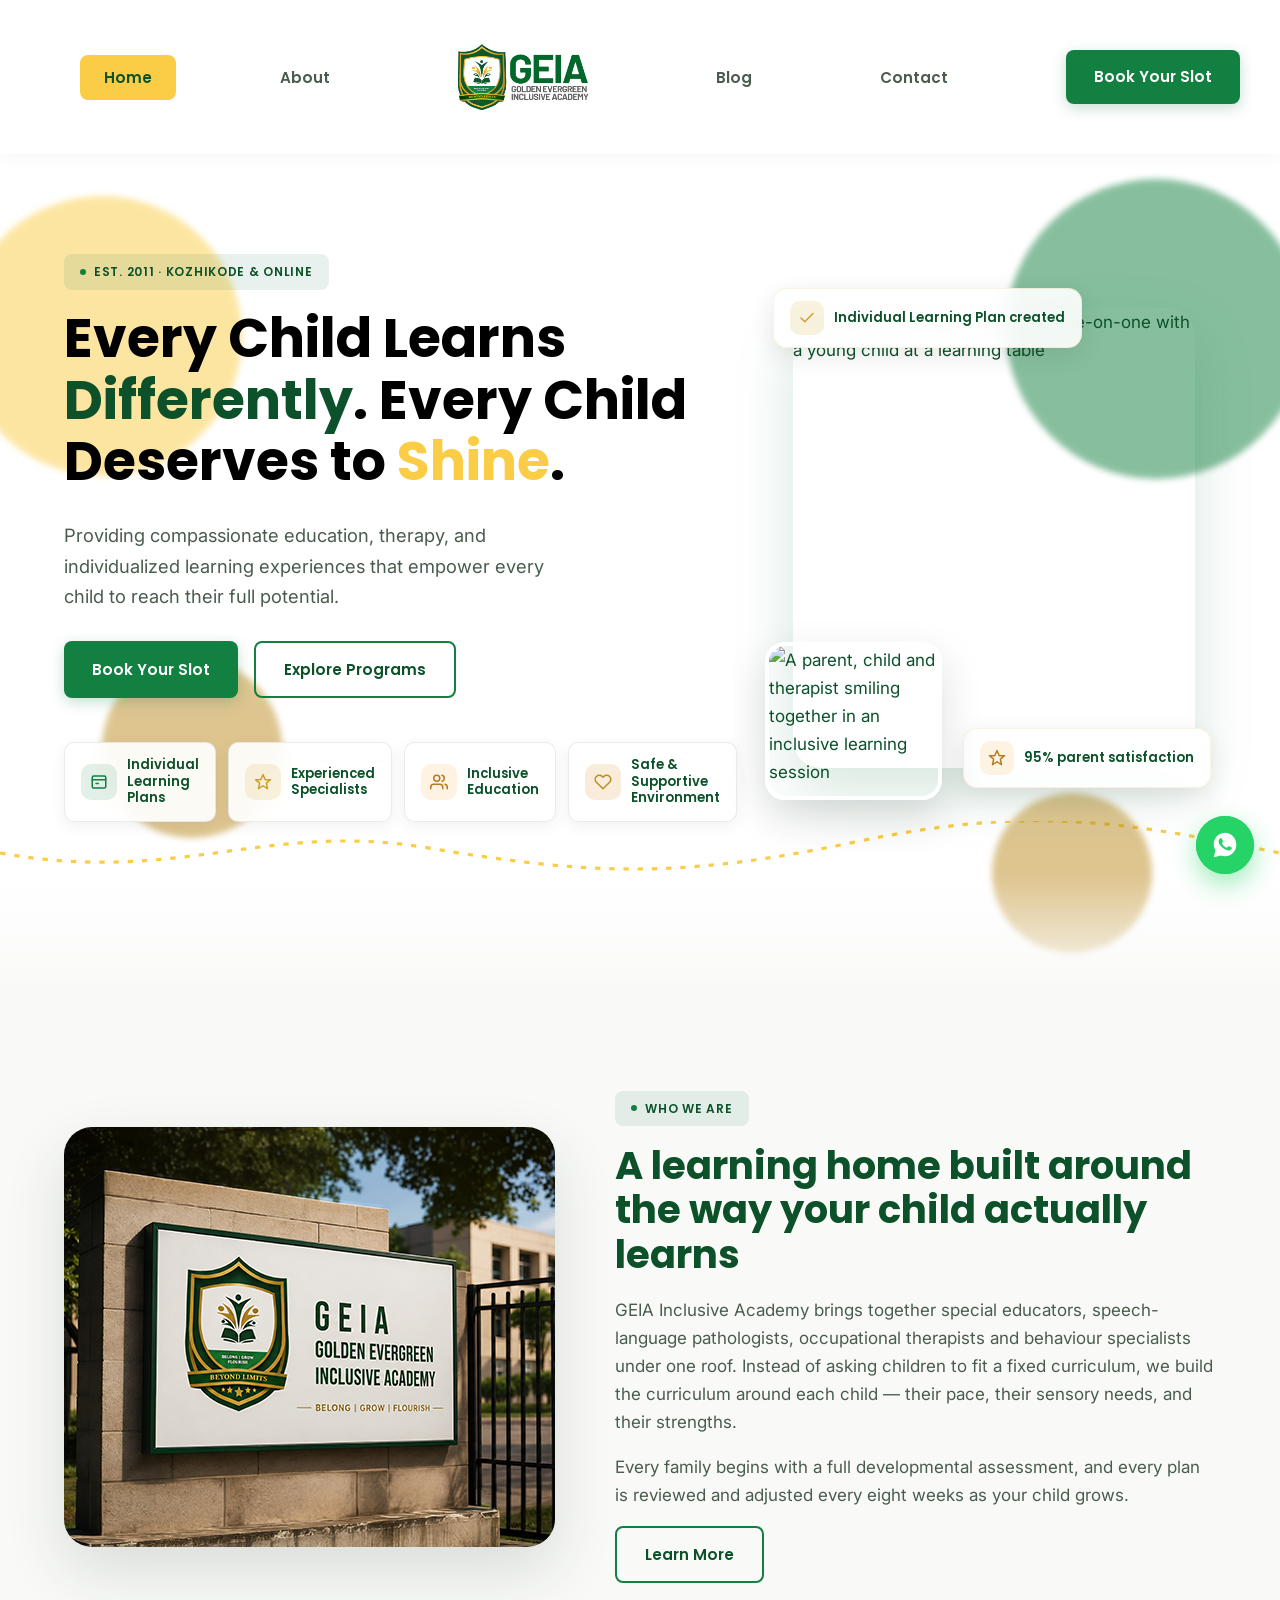
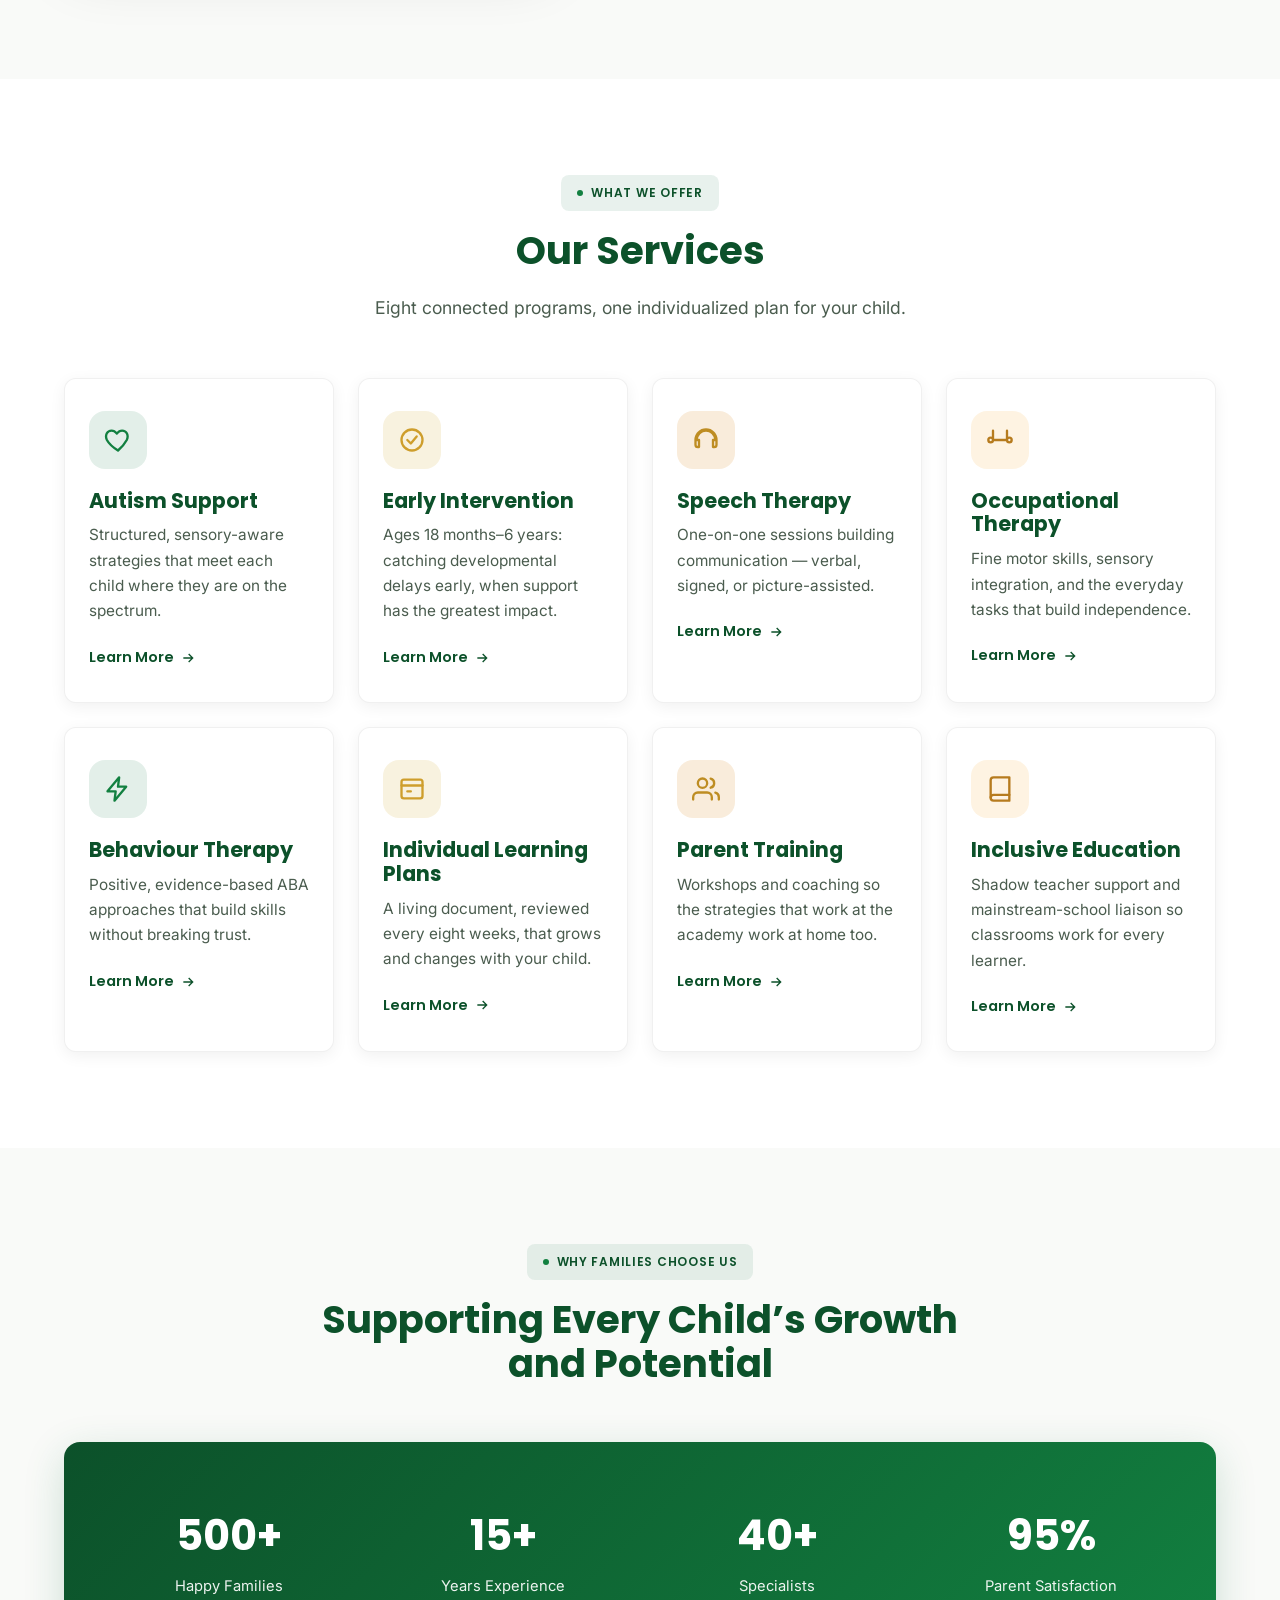
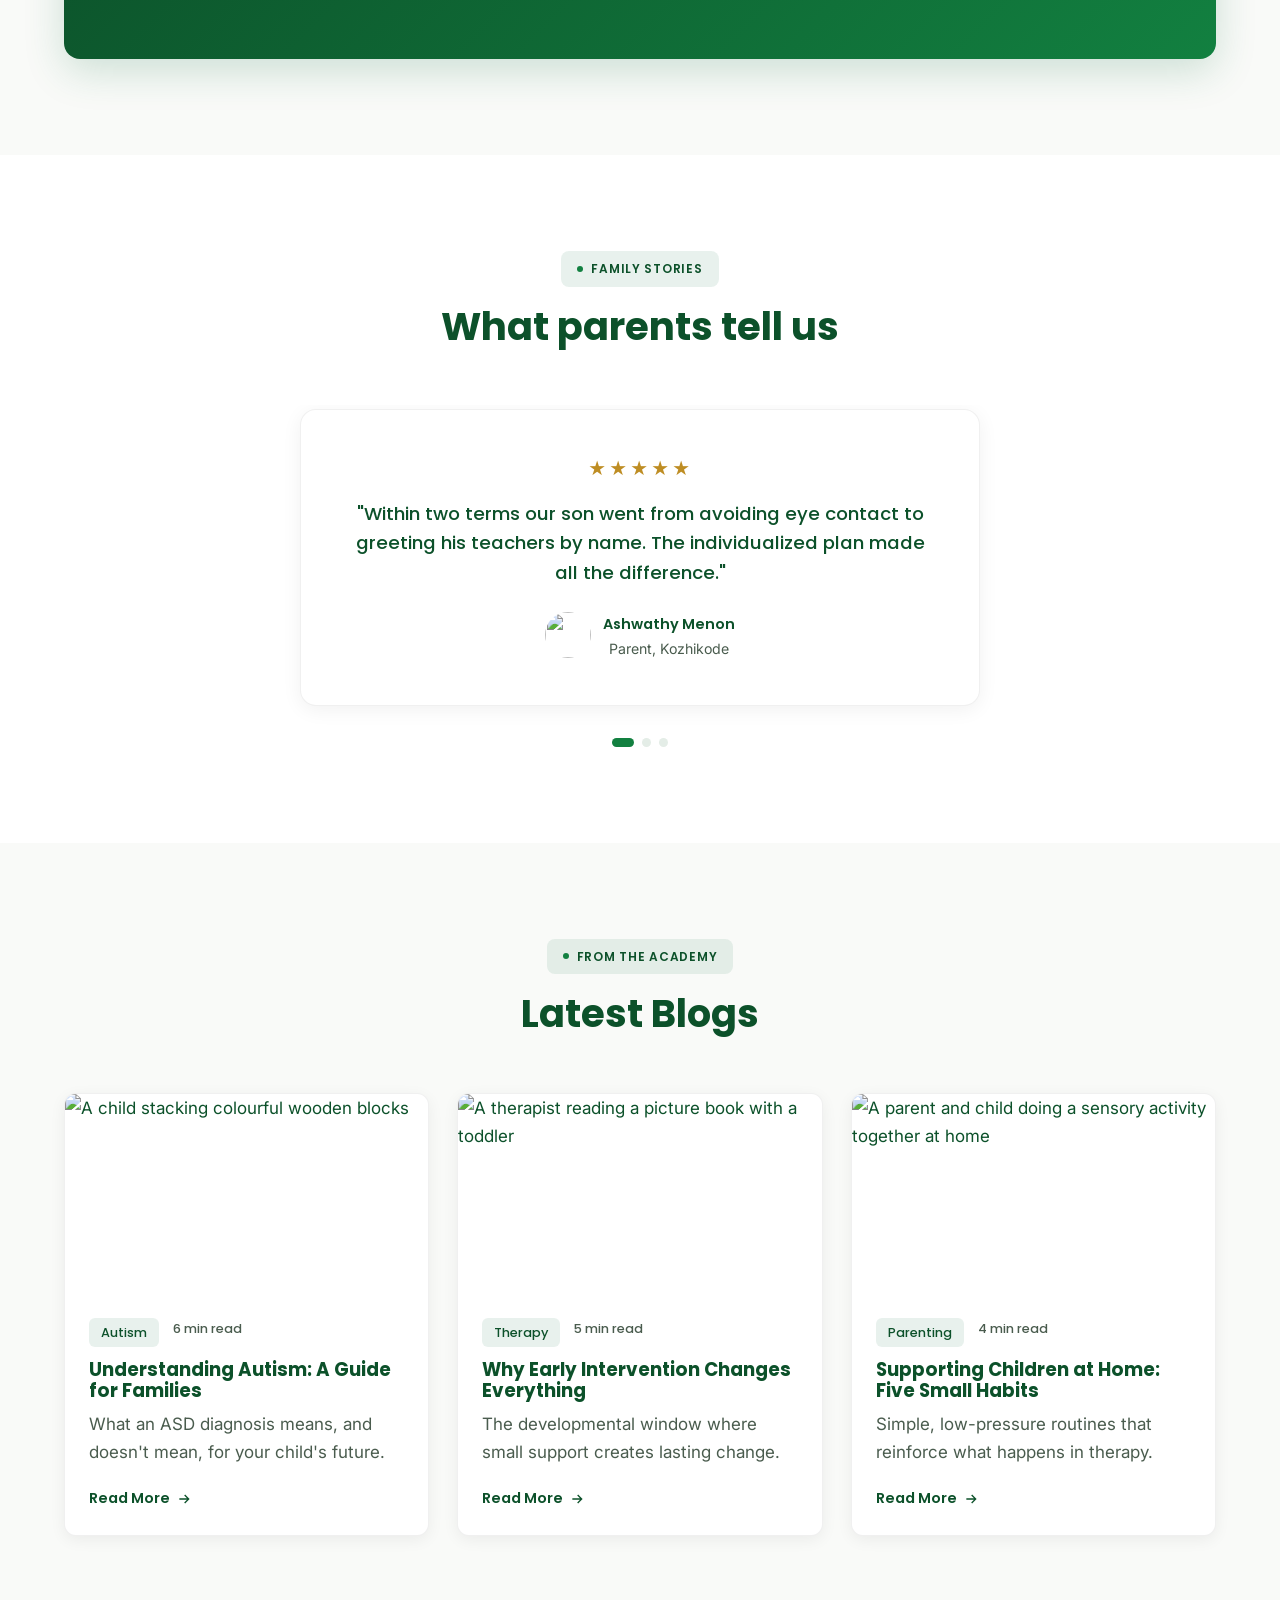
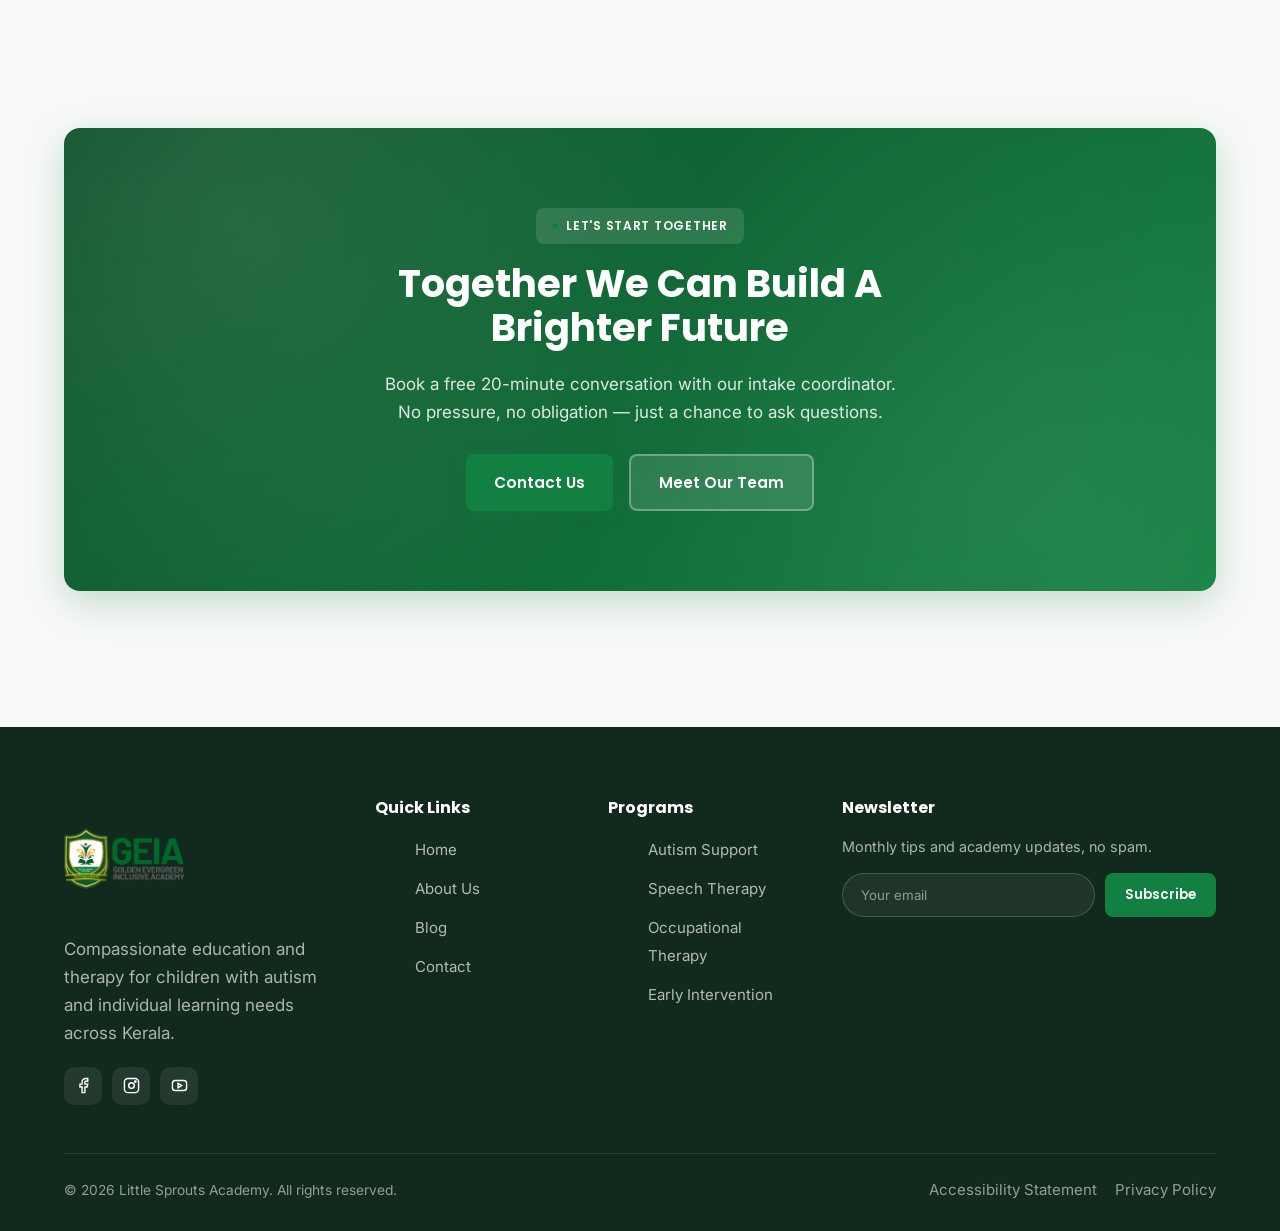
==== index.html @ 1605fc00 "first" ====
<!DOCTYPE html>
<html lang="en">
<head>
<meta charset="UTF-8">
<meta name="viewport" content="width=device-width, initial-scale=1.0">
<title>Little Sprouts Academy | Autism &amp; Individual Needs Education</title>
<meta name="description" content="Compassionate autism support, early intervention, speech and occupational therapy, and individualized learning plans that help every child shine.">
<link rel="preconnect" href="https://fonts.googleapis.com">
<link href="https://fonts.googleapis.com/css2?family=Poppins:wght@500;600;700&family=Inter:wght@400;500;600&display=swap" rel="stylesheet">
<link rel="stylesheet" href="style.css">
</head>
<body>
<a href="#main" class="skip-link">Skip to main content</a>

<!-- ===================== HEADER ===================== -->
<header class="site-header">
  <nav class="nav" aria-label="Primary">
    <ul class="nav-links">
      <li><a href="index.html">Home</a></li>
      <li><a href="about.html">About</a></li>
      <li><a href="#" class="brand">
        <span class="" aria-hidden="true">
          <img src="images/geia logo.png" alt="Little Sprouts Academy logo" style="width:130px; height:130px; object-fit:contain;">
        </span>
      </a></li>
      <li><a href="blog.html">Blog</a></li>
      <li><a href="contact.html">Contact</a></li>
    </ul>
    <div class="nav-actions">
      <a href="contact.html" class="btn btn-gold">Book Your Slot</a>
      <button class="nav-toggle" aria-label="Toggle menu" aria-expanded="false"><span></span></button>
    </div>
  </nav>
</header>

<main id="main">

  <!-- ===================== HERO ===================== -->
  <section class="hero">
    <div class="hero-blobs" aria-hidden="true">
      <div class="blob b1"></div>
      <div class="blob b2"></div>
      <div class="blob b3"></div>
      <div class="blob b4"></div>
    </div>
    <div class="container hero-grid">
      <div class="hero-copy">
        <span class="eyebrow">Est. 2011 &middot; Kozhikode &amp; Online</span>
        <h1>Every Child Learns <span class="text-gold">Differently</span>. Every Child Deserves to <span class="text-green">Shine</span>.</h1>
        <p class="lead">Providing compassionate education, therapy, and individualized learning experiences that empower every child to reach their full potential.</p>
        <div class="hero-actions">
          <a href="contact.html" class="btn btn-gold">Book Your Slot</a>
          <a href="#services" class="btn btn-gold-outline">Explore Programs</a>
        </div>
        <div class="trust-badges">
          <div class="trust-badge">
            <span class="badge-icon tone-blue" aria-hidden="true"><svg viewBox="0 0 24 24" fill="none" stroke="currentColor" stroke-width="2" stroke-linecap="round" stroke-linejoin="round"><rect x="3" y="4" width="18" height="16" rx="2"/><path d="M3 9h18M8 14h3"/></svg></span>
            <span class="label">Individual<br>Learning Plans</span>
          </div>
          <div class="trust-badge">
            <span class="badge-icon tone-green" aria-hidden="true"><svg viewBox="0 0 24 24" fill="none" stroke="currentColor" stroke-width="2" stroke-linecap="round" stroke-linejoin="round"><path d="M12 2l3 7h7l-5.5 4.5L18 21l-6-4-6 4 1.5-7.5L2 9h7z"/></svg></span>
            <span class="label">Experienced<br>Specialists</span>
          </div>
          <div class="trust-badge">
            <span class="badge-icon tone-gold" aria-hidden="true"><svg viewBox="0 0 24 24" fill="none" stroke="currentColor" stroke-width="2" stroke-linecap="round" stroke-linejoin="round"><path d="M17 21v-2a4 4 0 0 0-4-4H5a4 4 0 0 0-4 4v2"/><circle cx="9" cy="7" r="4"/><path d="M23 21v-2a4 4 0 0 0-3-3.87M16 3.13a4 4 0 0 1 0 7.75"/></svg></span>
            <span class="label">Inclusive<br>Education</span>
          </div>
          <div class="trust-badge">
            <span class="badge-icon tone-coral" aria-hidden="true"><svg viewBox="0 0 24 24" fill="none" stroke="currentColor" stroke-width="2" stroke-linecap="round" stroke-linejoin="round"><path d="M20.8 4.6a5.5 5.5 0 0 0-7.8 0L12 5.6l-1-1a5.5 5.5 0 1 0-7.8 7.8l1 1L12 21l7.8-7.6 1-1a5.5 5.5 0 0 0 0-7.8z"/></svg></span>
            <span class="label">Safe &amp; Supportive<br>Environment</span>
          </div>
        </div>
      </div>
      <div class="hero-visual">
        <div class="hero-card">
          <img src="https://images.unsplash.com/photo-1503454537195-1dcabb73ffb9?q=80&w=900&auto=format&fit=crop" alt="A teacher smiling and working one-on-one with a young child at a learning table">
        </div>
        <div class="hero-card-sub">
          <img src="https://images.unsplash.com/photo-1491013516836-7db643ee125a?q=80&w=500&auto=format&fit=crop" alt="A parent, child and therapist smiling together in an inclusive learning session">
        </div>
        <div class="floating-chip chip-1">
          <span class="chip-icon tone-green" aria-hidden="true">
            <svg width="18" height="18" viewBox="0 0 24 24" fill="none" stroke="currentColor" stroke-width="2" stroke-linecap="round" stroke-linejoin="round"><path d="M20 6L9 17l-5-5"/></svg>
          </span>
          Individual Learning Plan created
        </div>
        <div class="floating-chip chip-2">
          <span class="chip-icon tone-gold" aria-hidden="true">
            <svg width="18" height="18" viewBox="0 0 24 24" fill="none" stroke="currentColor" stroke-width="2" stroke-linecap="round" stroke-linejoin="round"><path d="M12 2l3 7h7l-5.5 4.5L18 21l-6-4-6 4 1.5-7.5L2 9h7z"/></svg>
          </span>
          95% parent satisfaction
        </div>
      </div>
    </div>
    <svg class="growth-path" viewBox="0 0 1440 60" preserveAspectRatio="none" aria-hidden="true">
      <path d="M0,30 C 200,60 300,0 480,25 S 760,55 960,20 S 1260,0 1440,30" fill="none" stroke="#D4AF37" stroke-width="3"/>
    </svg>
  </section>

  <!-- ===================== ABOUT PREVIEW ===================== -->
  <section class="section">
    <div class="container about-preview">
      <div class="imgwrap reveal">
        <img src="./images/img1.png" alt="Children and a therapist engaged in a colourful sensory play activity">
      </div>
      <div class="reveal">
        <span class="eyebrow">Who we are</span>
        <h2>A learning home built around the way your child actually learns</h2>
        <p>GEIA Inclusive Academy brings together special educators, speech-language pathologists, occupational therapists and behaviour specialists under one roof. Instead of asking children to fit a fixed curriculum, we build the curriculum around each child &mdash; their pace, their sensory needs, and their strengths.</p>
        <p>Every family begins with a full developmental assessment, and every plan is reviewed and adjusted every eight weeks as your child grows.</p>
        <a href="about.html" class="btn btn-gold-outline">Learn More</a>
      </div>
    </div>
  </section>

  <!-- ===================== SERVICES ===================== -->
  <section class="section" id="services" style="background:var(--white);">
    <div class="container">
      <div class="section-head center">
        <span class="eyebrow">What we offer</span>
        <h2>Our Services</h2>
        <p class="lead">Eight connected programs, one individualized plan for your child.</p>
      </div>
      <div class="grid-4">

        <div class="service-card reveal">
          <span class="service-icon tone-blue" aria-hidden="true"><svg viewBox="0 0 24 24" fill="none" stroke="currentColor" stroke-width="2" stroke-linecap="round" stroke-linejoin="round"><path d="M12 21s-7-4.35-9.5-9C.6 8 2.6 4 6.5 4c2 0 3.3 1 4.5 2.5C12.2 5 13.5 4 15.5 4 19.4 4 21.4 8 19.5 12 17 16.65 12 21 12 21z"/></svg></span>
          <h3>Autism Support</h3>
          <p>Structured, sensory-aware strategies that meet each child where they are on the spectrum.</p>
          <a href="about.html" class="card-link">Learn More <svg viewBox="0 0 24 24" fill="none" stroke="currentColor" stroke-width="2"><path d="M5 12h14M13 6l6 6-6 6"/></svg></a>
        </div>

        <div class="service-card reveal">
          <span class="service-icon tone-green" aria-hidden="true"><svg viewBox="0 0 24 24" fill="none" stroke="currentColor" stroke-width="2" stroke-linecap="round" stroke-linejoin="round"><circle cx="12" cy="12" r="9"/><path d="M8 12l3 3 5-6"/></svg></span>
          <h3>Early Intervention</h3>
          <p>Ages 18 months&ndash;6 years: catching developmental delays early, when support has the greatest impact.</p>
          <a href="about.html" class="card-link">Learn More <svg viewBox="0 0 24 24" fill="none" stroke="currentColor" stroke-width="2"><path d="M5 12h14M13 6l6 6-6 6"/></svg></a>
        </div>

        <div class="service-card reveal">
          <span class="service-icon tone-coral" aria-hidden="true"><svg viewBox="0 0 24 24" fill="none" stroke="currentColor" stroke-width="2" stroke-linecap="round" stroke-linejoin="round"><path d="M12 3a9 9 0 0 0-9 9v4a2 2 0 0 0 2 2h1v-6H4a8 8 0 0 1 16 0h-2v6h1a2 2 0 0 0 2-2v-4a9 9 0 0 0-9-9z"/></svg></span>
          <h3>Speech Therapy</h3>
          <p>One-on-one sessions building communication &mdash; verbal, signed, or picture-assisted.</p>
          <a href="about.html" class="card-link">Learn More <svg viewBox="0 0 24 24" fill="none" stroke="currentColor" stroke-width="2"><path d="M5 12h14M13 6l6 6-6 6"/></svg></a>
        </div>

        <div class="service-card reveal">
          <span class="service-icon tone-gold" aria-hidden="true"><svg viewBox="0 0 24 24" fill="none" stroke="currentColor" stroke-width="2" stroke-linecap="round" stroke-linejoin="round"><path d="M6 12h12M6 12a2 2 0 1 1-4 0 2 2 0 0 1 4 0zm12 0a2 2 0 1 0 4 0 2 2 0 0 0-4 0zM6 12V4m12 8V4"/></svg></span>
          <h3>Occupational Therapy</h3>
          <p>Fine motor skills, sensory integration, and the everyday tasks that build independence.</p>
          <a href="about.html" class="card-link">Learn More <svg viewBox="0 0 24 24" fill="none" stroke="currentColor" stroke-width="2"><path d="M5 12h14M13 6l6 6-6 6"/></svg></a>
        </div>

        <div class="service-card reveal">
          <span class="service-icon tone-blue" aria-hidden="true"><svg viewBox="0 0 24 24" fill="none" stroke="currentColor" stroke-width="2" stroke-linecap="round" stroke-linejoin="round"><path d="M13 2L3 14h7l-1 8 10-12h-7l1-8z"/></svg></span>
          <h3>Behaviour Therapy</h3>
          <p>Positive, evidence-based ABA approaches that build skills without breaking trust.</p>
          <a href="about.html" class="card-link">Learn More <svg viewBox="0 0 24 24" fill="none" stroke="currentColor" stroke-width="2"><path d="M5 12h14M13 6l6 6-6 6"/></svg></a>
        </div>

        <div class="service-card reveal">
          <span class="service-icon tone-green" aria-hidden="true"><svg viewBox="0 0 24 24" fill="none" stroke="currentColor" stroke-width="2" stroke-linecap="round" stroke-linejoin="round"><rect x="3" y="4" width="18" height="16" rx="2"/><path d="M3 9h18M8 14h3"/></svg></span>
          <h3>Individual Learning Plans</h3>
          <p>A living document, reviewed every eight weeks, that grows and changes with your child.</p>
          <a href="about.html" class="card-link">Learn More <svg viewBox="0 0 24 24" fill="none" stroke="currentColor" stroke-width="2"><path d="M5 12h14M13 6l6 6-6 6"/></svg></a>
        </div>

        <div class="service-card reveal">
          <span class="service-icon tone-coral" aria-hidden="true"><svg viewBox="0 0 24 24" fill="none" stroke="currentColor" stroke-width="2" stroke-linecap="round" stroke-linejoin="round"><path d="M17 21v-2a4 4 0 0 0-4-4H5a4 4 0 0 0-4 4v2"/><circle cx="9" cy="7" r="4"/><path d="M23 21v-2a4 4 0 0 0-3-3.87M16 3.13a4 4 0 0 1 0 7.75"/></svg></span>
          <h3>Parent Training</h3>
          <p>Workshops and coaching so the strategies that work at the academy work at home too.</p>
          <a href="about.html" class="card-link">Learn More <svg viewBox="0 0 24 24" fill="none" stroke="currentColor" stroke-width="2"><path d="M5 12h14M13 6l6 6-6 6"/></svg></a>
        </div>

        <div class="service-card reveal">
          <span class="service-icon tone-gold" aria-hidden="true"><svg viewBox="0 0 24 24" fill="none" stroke="currentColor" stroke-width="2" stroke-linecap="round" stroke-linejoin="round"><path d="M4 19.5A2.5 2.5 0 0 1 6.5 17H20"/><path d="M6.5 2H20v20H6.5A2.5 2.5 0 0 1 4 19.5v-15A2.5 2.5 0 0 1 6.5 2z"/></svg></span>
          <h3>Inclusive Education</h3>
          <p>Shadow teacher support and mainstream-school liaison so classrooms work for every learner.</p>
          <a href="about.html" class="card-link">Learn More <svg viewBox="0 0 24 24" fill="none" stroke="currentColor" stroke-width="2"><path d="M5 12h14M13 6l6 6-6 6"/></svg></a>
        </div>

      </div>
    </div>
  </section>

  <!-- ===================== WHY CHOOSE US ===================== -->
  <section class="section">
    <div class="container">
      <div class="section-head center">
        <span class="eyebrow">Why families choose us</span>
        <h2>Supporting Every Child’s Growth and Potential</h2>
      </div>
      <div class="stats-band reveal">
        <div><span class="stat-num" data-count="500" data-suffix="+">0</span><span class="stat-label">Happy Families</span></div>
        <div><span class="stat-num" data-count="15" data-suffix="+">0</span><span class="stat-label">Years Experience</span></div>
        <div><span class="stat-num" data-count="40" data-suffix="+">0</span><span class="stat-label">Specialists</span></div>
        <div><span class="stat-num" data-count="95" data-suffix="%">0</span><span class="stat-label">Parent Satisfaction</span></div>
      </div>
    </div>
  </section>

  <!-- ===================== TESTIMONIALS ===================== -->
  <section class="section" style="background:var(--white);">
    <div class="container">
      <div class="section-head center">
        <span class="eyebrow">Family stories</span>
        <h2>What parents tell us</h2>
      </div>
      <div class="testi-track-wrap reveal">
        <div class="testi-track">
          <div class="testi-card">
            <div class="testi-inner">
              <div class="stars" aria-label="5 out of 5 stars">★★★★★</div>
              <p class="testi-quote">"Within two terms our son went from avoiding eye contact to greeting his teachers by name. The individualized plan made all the difference."</p>
              <div class="testi-person">
                <img src="https://images.unsplash.com/photo-1544005313-94ddf0286df2?q=80&w=100&auto=format&fit=crop" alt="">
                <div><span>Ashwathy Menon</span><small>Parent, Kozhikode</small></div>
              </div>
            </div>
          </div>
          <div class="testi-card">
            <div class="testi-inner">
              <div class="stars" aria-label="5 out of 5 stars">★★★★★</div>
              <p class="testi-quote">"The speech therapy team never made us feel rushed. They explained every step and gave us exercises we could actually do at home."</p>
              <div class="testi-person">
                <img src="https://images.unsplash.com/photo-1500648767791-00dcc994a43e?q=80&w=100&auto=format&fit=crop" alt="">
                <div><span>Rahul Nair</span><small>Parent, Wayanad</small></div>
              </div>
            </div>
          </div>
          <div class="testi-card">
            <div class="testi-inner">
              <div class="stars" aria-label="5 out of 5 stars">★★★★★</div>
              <p class="testi-quote">"My daughter looks forward to occupational therapy every single week. That alone tells you how safe this place feels for her."</p>
              <div class="testi-person">
                <img src="https://images.unsplash.com/photo-1580489944761-15a19d654956?q=80&w=100&auto=format&fit=crop" alt="">
                <div><span>Fathima Backer</span><small>Parent, Malappuram</small></div>
              </div>
            </div>
          </div>
        </div>
        <div class="testi-dots"></div>
      </div>
    </div>
  </section>

  <!-- ===================== LATEST BLOGS ===================== -->
  <section class="section">
    <div class="container">
      <div class="section-head center">
        <span class="eyebrow">From the academy</span>
        <h2>Latest Blogs</h2>
      </div>
      <div class="grid-3">
        <article class="blog-card reveal">
          <div class="thumb"><img src="https://images.unsplash.com/photo-1516627145497-ae6968895b74?q=80&w=700&auto=format&fit=crop" alt="A child stacking colourful wooden blocks"></div>
          <div class="blog-body">
            <div class="blog-meta"><span class="cat">Autism</span><span>6 min read</span></div>
            <h3>Understanding Autism: A Guide for Families</h3>
            <p>What an ASD diagnosis means, and doesn't mean, for your child's future.</p>
            <a href="blog.html" class="card-link">Read More <svg viewBox="0 0 24 24" fill="none" stroke="currentColor" stroke-width="2"><path d="M5 12h14M13 6l6 6-6 6"/></svg></a>
          </div>
        </article>
        <article class="blog-card reveal">
          <div class="thumb"><img src="https://images.unsplash.com/photo-1580894732444-8ecded7900cd?q=80&w=700&auto=format&fit=crop" alt="A therapist reading a picture book with a toddler"></div>
          <div class="blog-body">
            <div class="blog-meta"><span class="cat">Therapy</span><span>5 min read</span></div>
            <h3>Why Early Intervention Changes Everything</h3>
            <p>The developmental window where small support creates lasting change.</p>
            <a href="blog.html" class="card-link">Read More <svg viewBox="0 0 24 24" fill="none" stroke="currentColor" stroke-width="2"><path d="M5 12h14M13 6l6 6-6 6"/></svg></a>
          </div>
        </article>
        <article class="blog-card reveal">
          <div class="thumb"><img src="https://images.unsplash.com/photo-1591382696684-e1a0193fa877?q=80&w=700&auto=format&fit=crop" alt="A parent and child doing a sensory activity together at home"></div>
          <div class="blog-body">
            <div class="blog-meta"><span class="cat">Parenting</span><span>4 min read</span></div>
            <h3>Supporting Children at Home: Five Small Habits</h3>
            <p>Simple, low-pressure routines that reinforce what happens in therapy.</p>
            <a href="blog.html" class="card-link">Read More <svg viewBox="0 0 24 24" fill="none" stroke="currentColor" stroke-width="2"><path d="M5 12h14M13 6l6 6-6 6"/></svg></a>
          </div>
        </article>
      </div>
    </div>
  </section>

  <!-- ===================== CTA ===================== -->
  <section class="section">
    <div class="container">
      <div class="cta-band reveal">
        <span class="eyebrow" style="background:rgba(255,255,255,0.12); color:#fff;">Let's start together</span>
        <h2>Together We Can Build A Brighter Future</h2>
        <p>Book a free 20-minute conversation with our intake coordinator. No pressure, no obligation &mdash; just a chance to ask questions.</p>
        <div class="cta-actions">
          <a href="contact.html" class="btn btn-gold">Contact Us</a>
          <a href="about.html" class="btn btn-gold-outline-light">Meet Our Team</a>
        </div>
      </div>
    </div>
  </section>

</main>

<!-- ===================== FOOTER ===================== -->
<footer class="site-footer">
  <div class="container">
    <div class="footer-grid">
      <div class="footer-brand">
        <a href="index.html" class="brand" style="color:#fff;">
          <span class="brand-mark" aria-hidden="true" style="width:120px; height:120px; border-radius:24px;">
            <img src="images/geia logo.png" alt="Little Sprouts Academy logo" style="width:120px; height:120px; object-fit:contain;">
          </span>
        </a>
        <p>Compassionate education and therapy for children with autism and individual learning needs across Kerala.</p>
        <div class="footer-social">
          <a href="#" aria-label="Facebook"><svg viewBox="0 0 24 24" fill="none" stroke="#fff" stroke-width="2"><path d="M18 2h-3a5 5 0 0 0-5 5v3H7v4h3v8h4v-8h3l1-4h-4V7a1 1 0 0 1 1-1h3z"/></svg></a>
          <a href="#" aria-label="Instagram"><svg viewBox="0 0 24 24" fill="none" stroke="#fff" stroke-width="2"><rect x="2" y="2" width="20" height="20" rx="5"/><circle cx="12" cy="12" r="4"/><circle cx="17.5" cy="6.5" r="1"/></svg></a>
          <a href="#" aria-label="YouTube"><svg viewBox="0 0 24 24" fill="none" stroke="#fff" stroke-width="2"><rect x="2" y="5" width="20" height="14" rx="4"/><path d="M10 9l5 3-5 3z"/></svg></a>
        </div>
      </div>
      <div>
        <h4>Quick Links</h4>
        <ul>
          <li><a href="index.html">Home</a></li>
          <li><a href="about.html">About Us</a></li>
          <li><a href="blog.html">Blog</a></li>
          <li><a href="contact.html">Contact</a></li>
        </ul>
      </div>
      <div>
        <h4>Programs</h4>
        <ul>
          <li><a href="index.html#services">Autism Support</a></li>
          <li><a href="index.html#services">Speech Therapy</a></li>
          <li><a href="index.html#services">Occupational Therapy</a></li>
          <li><a href="index.html#services">Early Intervention</a></li>
        </ul>
      </div>
      <div>
        <h4>Newsletter</h4>
        <p style="color:rgba(255,255,255,0.65); font-size:0.9rem;">Monthly tips and academy updates, no spam.</p>
        <form class="newsletter-row">
          <label class="sr-only" for="newsletter-email">Email address</label>
          <input type="email" id="newsletter-email" placeholder="Your email">
          <button type="submit">Subscribe</button>
        </form>
      </div>
    </div>
    <div class="footer-bottom">
      <span>&copy; 2026 Little Sprouts Academy. All rights reserved.</span>
      <div class="legal-links">
        <a href="#">Accessibility Statement</a>
        <a href="#">Privacy Policy</a>
      </div>
    </div>
  </div>
</footer>

<a class="whatsapp-float" href="https://wa.me/919497712345?text=Hi%2C%20I%27d%20like%20to%20know%20more%20about%20Little%20Sprouts%20Academy" target="_blank" rel="noopener" aria-label="Chat with us on WhatsApp">
  <span class="whatsapp-tooltip">Need Help? Chat with Us</span>
  <svg viewBox="0 0 32 32" fill="#fff" aria-hidden="true"><path d="M16.02 3C9.4 3 4 8.4 4 15.02c0 2.36.65 4.56 1.78 6.45L4 29l7.73-1.73a11.9 11.9 0 0 0 4.29.79h.01c6.62 0 12.02-5.4 12.02-12.02C28.05 8.4 22.65 3 16.02 3zm7.03 17.03c-.3.84-1.72 1.64-2.36 1.72-.6.08-1.36.11-2.2-.14-.5-.15-1.14-.36-1.97-.71-3.46-1.5-5.72-4.98-5.9-5.21-.17-.23-1.4-1.86-1.4-3.55 0-1.69.88-2.52 1.2-2.86.31-.34.68-.42.9-.42h.65c.21 0 .49-.08.77.58.3.7.99 2.4 1.08 2.58.09.17.15.38.03.61-.12.23-.18.38-.36.58-.18.2-.38.45-.54.6-.18.17-.37.36-.16.7.21.34.94 1.55 2.01 2.5 1.38 1.24 2.55 1.62 2.89 1.8.34.17.54.15.74-.08.2-.23.86-1 1.09-1.35.23-.34.46-.28.77-.17.31.11 1.98.94 2.32 1.11.34.17.57.26.65.4.08.14.08.8-.22 1.64z"/></svg>
</a>
<button class="back-to-top" aria-label="Back to top">
  <svg viewBox="0 0 24 24" fill="none" stroke="currentColor" stroke-width="2" stroke-linecap="round" stroke-linejoin="round"><path d="M12 19V5M5 12l7-7 7 7"/></svg>
</button>

<script src="script.js"></script>
</body>
</html>
---- style.css ----
/* ===========================================================
   Autism & Individual Needs Academy — Design System
   Signature element: "The Growth Path" — an organic, hand-drawn
   line that winds through the site the way every child's learning
   journey does: never straight, always forward. It appears as a
   wave divider between sections and as a connecting thread on
   the About/Team pages.
   =========================================================== */

:root {
  /* Color tokens — Green & Gold */
  --primary: #128040;
  --primary-dark: #0C512A;
  --secondary: #128040;
  --accent: #FBCD46;
  --accent-dark: #CE9E2C;
  --highlight: #BE8D23;
  --coral: #BE8D23;
  --bg: #F9FAF8;
  --white: #FFFFFF;
  --ink: #0C512A;
  --ink-soft: #4A5C4E;
  --line: #E4EDE7;

  /* Gradients */
  --grad-sky: linear-gradient(135deg, #FDF6EC 0%, #F9FAF8 55%, #EAF7F0 100%);
  --grad-hero: linear-gradient(120deg, rgba(212,175,55,0.15), rgba(31,122,77,0.10) 45%, rgba(248,196,113,0.12));
  --grad-primary: linear-gradient(120deg, var(--accent), var(--highlight));
  --grad-gold: linear-gradient(135deg, var(--accent-dark), var(--accent) 45%, var(--highlight));
  --grad-warm: linear-gradient(120deg, var(--accent-dark), var(--accent));

  /* Radius & shadow */
  --r-lg: 28px;
  --r-md: 20px;
  --r-sm: 14px;
  --shadow-sm: 0 4px 16px rgba(28, 43, 34, 0.06);
  --shadow-md: 0 12px 32px rgba(28, 43, 34, 0.10);
  --shadow-lg: 0 24px 60px rgba(28, 43, 34, 0.14);

  /* Type */
  --font-head: 'Poppins', sans-serif;
  --font-body: 'Inter', sans-serif;

  --container: 1200px;
}

* { box-sizing: border-box; }
html { scroll-behavior: smooth; }

@media (prefers-reduced-motion: reduce) {
  html { scroll-behavior: auto; }
  *, *::before, *::after {
    animation-duration: 0.001ms !important;
    animation-iteration-count: 1 !important;
    transition-duration: 0.001ms !important;
    scroll-behavior: auto !important;
  }
}

body {
  margin: 0;
  font-family: var(--font-body);
  color: var(--ink);
  background: var(--bg);
  font-size: 17px;
  line-height: 1.65;
  -webkit-font-smoothing: antialiased;
}

h1, h2, h3, h4, .font-head {
  font-family: var(--font-head);
  color: var(--ink);
  line-height: 1.15;
  margin: 0 0 0.5em;
  font-weight: 700;
}

h1 { font-size: clamp(2.4rem, 4.2vw, 3.8rem); font-weight: 700; }
h2 { font-size: clamp(1.9rem, 3vw, 2.6rem); }
h3 { font-size: 1.3rem; }
p { margin: 0 0 1em; color: var(--ink-soft); }

a { color: inherit; text-decoration: none; }
img { max-width: 100%; display: block; }
ul { margin: 0;  list-style: none; }
button { font-family: inherit; cursor: pointer; }

.container {
  max-width: var(--container);
  margin: 0 auto;
  padding: 0 24px;
}

.eyebrow {
  display: inline-flex;
  align-items: center;
  gap: 8px;
  font-family: var(--font-head);
  font-size: 0.75rem;
  font-weight: 600;
  letter-spacing: 0.06em;
  text-transform: uppercase;
  color: var(--primary-dark);
  background: rgba(31,122,77,0.1);
  padding: 8px 16px;
  border-radius: 8px;
  margin-bottom: 18px;
}
.eyebrow::before {
  content: '';
  width: 6px; height: 6px;
  border-radius: 50%;
  background: var(--primary);
  flex-shrink: 0;
}

.section { padding: 96px 0; position: relative; }
.section-tight { padding: 64px 0; }
.section-head { max-width: 640px; margin-bottom: 56px; }
.section-head.center { margin-left: auto; margin-right: auto; text-align: center; }
.section-head p.lead { font-size: 1.1rem; }

/* ---------- Buttons ---------- */
.btn {
  display: inline-flex;
  align-items: center;
  gap: 10px;
  font-family: var(--font-head);
  font-weight: 600;
  font-size: 0.95rem;
  padding: 14px 28px;
  border-radius: 8px;
  border: none;
  transition: all 0.3s ease;
  white-space: nowrap;
}
.btn-gold {
  background: var(--primary);
  color: #fff;
  box-shadow: 0 4px 14px rgba(31,122,77,0.25);
}
.btn-gold:hover { transform: translateY(-2px); box-shadow: 0 6px 20px rgba(251,205,70,0.35); background: var(--accent); color: #0C512A; }
.btn-gold-outline-light {
  background: rgba(255,255,255,0.12);
  color: #fff;
  border: 2px solid rgba(255,255,255,0.3);
}
.btn-gold-outline-light:hover { background: var(--accent); color: #0C512A; border-color: var(--accent); }
.btn-gold-outline {
  background: transparent;
  color: var(--primary-dark);
  border: 2px solid var(--primary);
}
.btn-gold-outline:hover { background: var(--primary); color: #fff; transform: translateY(-2px); }
.btn-block { width: 100%; justify-content: center; }
.btn:focus-visible, a:focus-visible, input:focus-visible, textarea:focus-visible, select:focus-visible, button:focus-visible {
  outline: 3px solid var(--primary);
  outline-offset: 3px;
}

/* ---------- Header / Nav ---------- */
.site-header {
  position: sticky;
  top: 0;
  z-index: 200;
  background: rgba(255,255,255,0.95);
  backdrop-filter: blur(20px);
  -webkit-backdrop-filter: blur(20px);
  box-shadow: 0 2px 20px rgba(0,0,0,0.04);
}
.nav {
  display: flex;
  align-items: center;
  justify-content: space-between;
  
  max-width: var(--container);
  margin: 0 auto;
}
.brand {
  display: flex;
  align-items: center;
  gap: 12px;
  font-family: var(--font-head);
  font-weight: 700;
  font-size: 1.15rem;
  color: var(--ink);
}
.brand-mark {
  width: 130px; height: 130px;
  border-radius: 0;
  background: transparent;
  display: flex;
  align-items: center;
  justify-content: center;
  flex-shrink: 0;
  overflow: hidden;
}
.brand-mark img { width: 100%; height: 100%; object-fit: contain; }
.brand small { display: block; font-family: var(--font-body); font-weight: 500; font-size: 0.7rem; color: var(--ink-soft); }

.nav-links {
  display: flex;
  align-items: center;
  gap: 80px;
}
.nav-links a {
  font-family: var(--font-head);
  font-weight: 600;
  font-size: 0.95rem;
  padding: 12px 24px;
  border-radius: 8px;
  color: var(--ink-soft);
  transition: background 0.2s, color 0.2s;
  position: relative;
}
.nav-links a:not(.brand):hover, .nav-links a:not(.brand).active { background: var(--accent); color: var(--primary-dark); }

.nav-actions { display: flex; align-items: center; gap: 12px; }
.nav-toggle {
  display: none;
  background: var(--white);
  border: 1px solid var(--line);
  border-radius: 12px;
  width: 44px; height: 44px;
  align-items: center;
  justify-content: center;
}
.nav-toggle span, .nav-toggle span::before, .nav-toggle span::after {
  content: '';
  display: block;
  width: 20px; height: 2px;
  background: var(--ink);
  position: relative;
  transition: 0.25s;
}
.nav-toggle span::before { position: absolute; top: -7px; width: 20px; }
.nav-toggle span::after { position: absolute; top: 7px; width: 20px; }
.nav-toggle.open span { background: transparent; }
.nav-toggle.open span::before { transform: rotate(45deg); top: 0; }
.nav-toggle.open span::after { transform: rotate(-45deg); top: 0; }

/* ---------- Hero ---------- */
.hero {
  position: relative;
  overflow-x: hidden;
  padding: 100px 0 110px;
  background: rgba(255,255,255,0.95);
}
.hero::after {
  content: '';
  position: absolute;
  bottom: 0; left: 0; right: 0;
  height: 120px;
  background: linear-gradient(to top, var(--bg), transparent);
  pointer-events: none;
  z-index: 1;
}
.hero-blobs { position: absolute; inset: 0; z-index: 0; pointer-events: none; overflow: hidden; }
.blob {
  position: absolute;
  border-radius: 50%;
  filter: blur(3px);
  opacity: 0.5;
  animation: float 9s ease-in-out infinite;
}
.blob.b1 { width: 280px; height: 280px; background: var(--accent); top: 5%; left: -3%; animation-delay: 0s; }
.blob.b2 { width: 180px; height: 180px; background: var(--highlight); top: 60%; left: 8%; animation-delay: 1.4s; }
.blob.b3 { width: 300px; height: 300px; background: var(--secondary); top: 3%; right: -2%; animation-delay: 0.8s; }
.blob.b4 { width: 160px; height: 160px; background: var(--coral); bottom: 5%; right: 10%; animation-delay: 2.2s; }
@keyframes float {
  0%, 100% { transform: translateY(0) translateX(0) scale(1); }
  50% { transform: translateY(-22px) translateX(10px) scale(1.05); }
}

.hero-grid {
  position: relative;
  z-index: 2;
  display: grid;
  grid-template-columns: 1.05fr 0.95fr;
  gap: 56px;
  align-items: center;
}
.hero-copy h1 { color: #000; }
.hero-copy h1 .text-gold { color: var(--primary-dark); }
.hero-copy h1 .text-green { color: #fbcd46; }
.hero-copy p.lead { font-size: 1.15rem; max-width: 520px; }
.hero-actions { display: flex; gap: 16px; flex-wrap: wrap; margin-top: 30px; }

/* ---------- Trust badges (premium hero) ---------- */
.trust-badges {
  display: grid;
  grid-template-columns: repeat(4, 1fr);
  gap: 12px;
  margin-top: 44px;
}
.trust-badge {
  display: flex;
  align-items: center;
  gap: 10px;
  background: rgba(255,255,255,0.9);
  backdrop-filter: blur(12px);
  -webkit-backdrop-filter: blur(12px);
  border: 1px solid rgba(0,0,0,0.08);
  border-radius: 10px;
  padding: 14px 16px;
  box-shadow: 0 4px 16px rgba(0,0,0,0.06);
  transition: all 0.3s ease;
}
.trust-badge:hover { transform: translateY(-3px); box-shadow: 0 8px 24px rgba(0,0,0,0.1); border-color: rgba(31,122,77,0.3); }
.trust-badge .badge-icon {
  width: 36px; height: 36px;
  border-radius: 10px;
  display: flex; align-items: center; justify-content: center;
  flex-shrink: 0;
}
.trust-badge .badge-icon svg { width: 18px; height: 18px; }
.trust-badge span.label { font-family: var(--font-head); font-weight: 600; font-size: 0.82rem; color: var(--ink); line-height: 1.25; }

.hero-visual { position: relative; }
.hero-card {
  border-radius: var(--r-lg);
  overflow: hidden;
  box-shadow: 0 24px 60px rgba(31,122,77,0.18);
  position: relative;
}
.hero-card img { width: 100%; height: 460px; object-fit: cover; }
.floating-chip {
  position: absolute;
  background: rgba(255,255,255,0.9);
  backdrop-filter: blur(12px);
  border-radius: var(--r-sm);
  padding: 12px 16px;
  box-shadow: 0 8px 24px rgba(28,43,34,0.10);
  display: flex;
  align-items: center;
  gap: 10px;
  font-family: var(--font-head);
  font-weight: 600;
  font-size: 0.82rem;
  border: 1px solid rgba(212,175,55,0.15);
}
.floating-chip.chip-1 { top: -20px; left: -20px; }
.floating-chip.chip-2 { bottom: -20px; right: -16px; }

.hero-card-sub {
  position: absolute;
  width: 44%;
  bottom: -32px;
  left: -28px;
  border-radius: var(--r-md);
  overflow: hidden;
  box-shadow: 0 16px 40px rgba(28,43,34,0.15);
  border: 4px solid var(--white);
  z-index: 2;
}
.hero-card-sub img { width: 100%; height: 150px; object-fit: cover; }
.chip-icon {
  width: 34px; height: 34px;
  border-radius: 10px;
  display: flex; align-items: center; justify-content: center;
  flex-shrink: 0;
}

/* ---------- Growth Path divider (signature) ---------- */
.growth-path { display: block; width: 100%; height: 64px; margin-top: -1px; }
.growth-path path { stroke-dasharray: 6 10; stroke: var(--accent) !important; }

/* ---------- Cards / Services ---------- */
.grid-2 { display: grid; grid-template-columns: 1fr 1fr; gap: 32px; }
.grid-3 { display: grid; grid-template-columns: repeat(3, 1fr); gap: 28px; }
.grid-4 { display: grid; grid-template-columns: repeat(4, 1fr); gap: 24px; }

.service-card {
  background: var(--white);
  border-radius: 12px;
  padding: 32px 24px;
  box-shadow: 0 4px 16px rgba(0,0,0,0.06);
  border: 1px solid rgba(0,0,0,0.06);
  transition: all 0.3s ease;
  position: relative;
}
.service-card:hover { transform: translateY(-6px); box-shadow: 0 8px 24px rgba(0,0,0,0.1); border-color: rgba(31,122,77,0.2); }
.service-icon {
  width: 58px; height: 58px;
  border-radius: 16px;
  display: flex; align-items: center; justify-content: center;
  margin-bottom: 20px;
}
.service-icon svg { width: 28px; height: 28px; }
.service-card h3 { margin-bottom: 10px; }
.service-card p { font-size: 0.96rem; margin-bottom: 18px; }
.card-link { font-family: var(--font-head); font-weight: 600; font-size: 0.9rem; color: var(--primary-dark); display: inline-flex; align-items: center; gap: 6px; }
.card-link svg { width: 16px; height: 16px; transition: transform 0.2s; }
.service-card:hover .card-link svg { transform: translateX(4px); }

/* palette rotation for icons */
.tone-blue { background: rgba(31,122,77,0.12); color: var(--primary); }
.tone-green { background: rgba(212,175,55,0.16); color: var(--accent-dark); }
.tone-gold { background: rgba(248,196,113,0.20); color: #B67B1E; }
.tone-coral { background: rgba(217,140,34,0.16); color: var(--coral); }

/* ---------- About preview ---------- */
.about-preview { display: grid; grid-template-columns: 0.9fr 1.1fr; gap: 60px; align-items: center; }
.about-preview .imgwrap { position: relative; border-radius: var(--r-lg); overflow: hidden; box-shadow: var(--shadow-lg); }
.about-preview img { height: 420px; object-fit: cover; }

/* ---------- Stats ---------- */
.stats-band {
  background: linear-gradient(135deg, var(--primary-dark), var(--primary));
  border-radius: 16px;
  padding: 60px 40px;
  display: grid;
  grid-template-columns: repeat(4, 1fr);
  gap: 24px;
  text-align: center;
  color: var(--white);
  box-shadow: 0 12px 40px rgba(31,122,77,0.2);
}
.stat-num { font-family: var(--font-head); font-size: 2.6rem; font-weight: 700; display: block; }
.stat-label { font-size: 0.92rem; opacity: 0.92; }

/* ---------- Testimonials ---------- */
.testi-track-wrap { position: relative; overflow: hidden; }
.testi-track { display: flex; transition: transform 0.5s ease; }
.testi-card {
  flex: 0 0 100%;
  padding: 4px;
}
.testi-inner {
  background: var(--white);
  border-radius: 16px;
  padding: 44px;
  box-shadow: 0 4px 20px rgba(0,0,0,0.06);
  border: 1px solid rgba(0,0,0,0.06);
  max-width: 680px;
  margin: 0 auto;
  text-align: center;
}
.stars { color: var(--highlight); font-size: 1.1rem; letter-spacing: 3px; margin-bottom: 16px; }
.testi-quote { font-size: 1.15rem; color: var(--ink); font-family: var(--font-head); font-weight: 500; margin-bottom: 22px; line-height: 1.6; }
.testi-person { display: flex; align-items: center; justify-content: center; gap: 12px; }
.testi-person img { width: 46px; height: 46px; border-radius: 50%; object-fit: cover; }
.testi-person span { font-family: var(--font-head); font-weight: 600; font-size: 0.9rem; }
.testi-person small { display: block; color: var(--ink-soft); font-weight: 400; }
.testi-dots { display: flex; justify-content: center; gap: 8px; margin-top: 28px; }
.testi-dots button { width: 9px; height: 9px; border-radius: 50%; background: var(--line); border: none; padding: 0; }
.testi-dots button.active { background: var(--primary); width: 22px; border-radius: 6px; transition: 0.25s; }

/* ---------- Blog cards ---------- */
.blog-card {
  background: var(--white);
  border-radius: 12px;
  overflow: hidden;
  box-shadow: 0 4px 16px rgba(0,0,0,0.06);
  border: 1px solid rgba(0,0,0,0.06);
  transition: all 0.3s ease;
}
.blog-card:hover { transform: translateY(-6px); box-shadow: 0 8px 24px rgba(0,0,0,0.1); }
.blog-card .thumb { height: 200px; overflow: hidden; }
.blog-card .thumb img { width: 100%; height: 100%; object-fit: cover; transition: transform 0.5s; }
.blog-card:hover .thumb img { transform: scale(1.06); }
.blog-body { padding: 24px; }
.blog-meta { display: flex; gap: 14px; font-size: 0.8rem; color: var(--ink-soft); font-family: var(--font-head); font-weight: 500; margin-bottom: 12px; }
.blog-meta .cat { color: var(--primary-dark); background: rgba(31,122,77,0.1); padding: 4px 12px; border-radius: 6px; }
.blog-body h3 { font-size: 1.15rem; }

/* ---------- CTA band ---------- */
.cta-band {
  position: relative;
  overflow: hidden;
  border-radius: 16px;
  padding: 80px 48px;
  text-align: center;
  background: linear-gradient(135deg, var(--primary-dark) 0%, var(--primary) 100%);
  color: var(--white);
  box-shadow: 0 12px 40px rgba(31,122,77,0.25);
}
.cta-band::before {
  content: '';
  position: absolute; inset: 0;
  background: radial-gradient(circle at 15% 20%, rgba(255,255,255,0.1), transparent 45%),
              radial-gradient(circle at 85% 80%, rgba(255,255,255,0.08), transparent 45%);
}
.cta-band > * { position: relative; z-index: 1; }
.cta-band h2 { color: var(--white); max-width: 620px; margin-left: auto; margin-right: auto; }
.cta-band p { color: rgba(255,255,255,0.85); max-width: 520px; margin-left: auto; margin-right: auto; }
.cta-actions { display: flex; gap: 16px; justify-content: center; margin-top: 28px; flex-wrap: wrap; }

/* ---------- Footer ---------- */
.site-footer { background: #12291D; color: rgba(255,255,255,0.82); padding: 72px 0 28px; margin-top: 40px; }
.footer-grid { display: grid; grid-template-columns: 1.4fr 1fr 1fr 1.2fr; gap: 40px; padding-bottom: 48px; border-bottom: 1px solid rgba(255,255,255,0.1); }
.footer-brand p { color: rgba(255,255,255,0.65); max-width: 300px; margin: 16px 0 20px; }
.footer-social { display: flex; gap: 10px; }
.footer-social a { width: 38px; height: 38px; border-radius: 10px; background: rgba(255,255,255,0.08); display: flex; align-items: center; justify-content: center; transition: background 0.2s; }
.footer-social a:hover { background: var(--primary); }
.footer-social svg { width: 17px; height: 17px; }
.site-footer h4 { color: var(--white); font-size: 1rem; margin-bottom: 18px; }
.site-footer ul li { margin-bottom: 11px; }
.site-footer a { color: rgba(255,255,255,0.68); font-size: 0.94rem; transition: color 0.2s; }
.site-footer a:hover { color: var(--highlight); }
.footer-contact li { display: flex; gap: 10px; align-items: flex-start; color: rgba(255,255,255,0.68); font-size: 0.94rem; margin-bottom: 14px; }
.footer-contact svg { width: 18px; height: 18px; flex-shrink: 0; margin-top: 2px; color: var(--secondary); }
.newsletter-row { display: flex; gap: 10px; margin-top: 8px; }
.newsletter-row input { flex: 1; border-radius: 999px; border: 1px solid rgba(255,255,255,0.18); background: rgba(255,255,255,0.06); color: var(--white); padding: 12px 18px; font-family: var(--font-body); }
.newsletter-row input::placeholder { color: rgba(255,255,255,0.5); }
.newsletter-row button { border-radius: 8px; border: none; background: var(--primary); color: #fff; padding: 12px 20px; font-family: var(--font-head); font-weight: 600; cursor: pointer; transition: all 0.3s ease; }
.newsletter-row button:hover { transform: translateY(-2px); box-shadow: 0 6px 20px rgba(31,122,77,0.3); background: var(--primary-dark); }
.footer-bottom { display: flex; justify-content: space-between; align-items: center; padding-top: 24px; flex-wrap: wrap; gap: 12px; font-size: 0.86rem; color: rgba(255,255,255,0.55); }
.footer-bottom .legal-links { display: flex; gap: 18px; }
.footer-bottom a { color: rgba(255,255,255,0.55); }
.footer-bottom a:hover { color: var(--white); }

/* ---------- Back to top ---------- */
.back-to-top {
  position: fixed;
  bottom: 26px; right: 26px;
  width: 48px; height: 48px;
  border-radius: 12px;
  background: var(--primary);
  color: #fff;
  display: flex; align-items: center; justify-content: center;
  box-shadow: 0 4px 16px rgba(31,122,77,0.3);
  border: none;
  opacity: 0; visibility: hidden; transform: translateY(12px);
  transition: all 0.3s ease;
  z-index: 300;
}
.back-to-top.show { opacity: 1; visibility: visible; transform: translateY(0); }
.back-to-top:hover { background: var(--primary-dark); transform: translateY(-2px); }
.back-to-top svg { width: 20px; height: 20px; }

/* ---------- Floating WhatsApp button ---------- */
.whatsapp-float {
  position: fixed;
  bottom: 26px; right: 26px;
  width: 58px; height: 58px;
  border-radius: 50%;
  background: #25D366;
  display: flex; align-items: center; justify-content: center;
  box-shadow: 0 10px 26px rgba(37, 211, 102, 0.45);
  z-index: 310;
  transition: transform 0.25s ease, box-shadow 0.25s ease;
}
.whatsapp-float svg { width: 30px; height: 30px; }
.whatsapp-float:hover { transform: translateY(-4px) scale(1.05); box-shadow: 0 14px 32px rgba(37, 211, 102, 0.55); }
.whatsapp-float::before {
  content: '';
  position: absolute;
  inset: 0;
  border-radius: 50%;
  background: #25D366;
  animation: wa-pulse 2.4s ease-out infinite;
  z-index: -1;
}
@keyframes wa-pulse {
  0% { transform: scale(1); opacity: 0.55; }
  100% { transform: scale(1.9); opacity: 0; }
}
.whatsapp-tooltip {
  position: absolute;
  right: 70px;
  top: 50%;
  transform: translateY(-50%) translateX(6px);
  background: var(--ink);
  color: var(--white);
  font-family: var(--font-head);
  font-weight: 600;
  font-size: 0.82rem;
  padding: 9px 16px;
  border-radius: 999px;
  white-space: nowrap;
  opacity: 0;
  visibility: hidden;
  transition: opacity 0.2s ease, transform 0.2s ease;
  pointer-events: none;
}
.whatsapp-tooltip::after {
  content: '';
  position: absolute;
  left: 100%;
  top: 50%;
  transform: translateY(-50%);
  border: 6px solid transparent;
  border-left-color: var(--ink);
}
.whatsapp-float:hover .whatsapp-tooltip,
.whatsapp-float:focus-visible .whatsapp-tooltip {
  opacity: 1;
  visibility: visible;
  transform: translateY(-50%) translateX(0);
}
.back-to-top { bottom: 96px; }

@media (max-width: 640px) {
  .whatsapp-float { width: 52px; height: 52px; bottom: 20px; right: 20px; }
  .whatsapp-float svg { width: 26px; height: 26px; }
  .back-to-top { bottom: 84px; right: 20px; }
  .whatsapp-tooltip { display: none; }
}

/* ---------- Page hero (inner pages) ---------- */
.page-hero {
  background: linear-gradient(135deg, #f8f9fa 0%, #e9ecef 100%);
  padding: 80px 0 70px;
  text-align: center;
  position: relative;
  overflow: hidden;
}
.breadcrumb { font-family: var(--font-head); font-size: 0.88rem; color: var(--ink-soft); margin-bottom: 14px; }
.breadcrumb span { color: var(--primary-dark); font-weight: 600; }

/* ---------- Mission & Vision ---------- */
.mv-grid { display: grid; grid-template-columns: 1fr 1fr; gap: 28px; }
.mv-card {
  position: relative;
  overflow: hidden;
  border-radius: 16px;
  padding: 40px 36px;
  background: var(--white);
  border: 1px solid rgba(0,0,0,0.06);
  box-shadow: 0 4px 16px rgba(0,0,0,0.06);
  transition: all 0.3s ease;
}
.mv-card:hover { transform: translateY(-6px); box-shadow: 0 8px 32px rgba(0,0,0,0.1); }
.mv-card::after {
  content: '';
  position: absolute;
  width: 180px; height: 180px;
  border-radius: 50%;
  right: -60px; top: -60px;
  opacity: 0.5;
}
.mv-card.mission::after { background: radial-gradient(circle, rgba(31,122,77,0.16), transparent 70%); }
.mv-card.vision::after { background: radial-gradient(circle, rgba(217,140,34,0.16), transparent 70%); }
.mv-card .service-icon { position: relative; z-index: 1; margin-bottom: 22px; width: 62px; height: 62px; }
.mv-card .service-icon svg { width: 30px; height: 30px; }
.mv-card h3 { position: relative; z-index: 1; font-size: 1.35rem; }
.mv-card p { position: relative; z-index: 1; margin-bottom: 0; }

/* ---------- About page ---------- */
.story-grid { display: grid; grid-template-columns: 0.95fr 1.05fr; gap: 60px; align-items: center; }
.story-grid img { border-radius: var(--r-lg); box-shadow: var(--shadow-lg); height: 460px; object-fit: cover; width: 100%; }
.values-badges { display: flex; flex-wrap: wrap; gap: 10px; margin-top: 20px; }
.values-badges span { background: var(--white); border: 1px solid var(--line); border-radius: 999px; padding: 8px 16px; font-family: var(--font-head); font-weight: 600; font-size: 0.85rem; }

.philosophy-card {
  background: var(--white);
  border-radius: 12px;
  padding: 32px 28px;
  text-align: center;
  box-shadow: 0 4px 16px rgba(0,0,0,0.06);
  border: 1px solid rgba(0,0,0,0.06);
  transition: all 0.3s ease;
}
.philosophy-card:hover { transform: translateY(-6px); box-shadow: 0 8px 24px rgba(0,0,0,0.1); }
.philosophy-card .service-icon { margin: 0 auto 18px; }

.team-card { background: var(--white); border-radius: 12px; overflow: hidden; box-shadow: 0 4px 16px rgba(0,0,0,0.06); border: 1px solid rgba(0,0,0,0.06); transition: all 0.3s ease; }
.team-card:hover { transform: translateY(-6px); box-shadow: 0 8px 24px rgba(0,0,0,0.1); }
.team-card .photo { height: 240px; overflow: hidden; }
.team-card .photo img { width: 100%; height: 100%; object-fit: cover; }
.team-body { padding: 24px; }
.team-body .role { color: var(--primary-dark); font-family: var(--font-head); font-weight: 600; font-size: 0.85rem; margin-bottom: 6px; }
.team-body .meta { font-size: 0.85rem; color: var(--ink-soft); margin-bottom: 14px; }
.team-social { display: flex; gap: 8px; }
.team-social a { width: 32px; height: 32px; border-radius: 8px; background: var(--bg); display: flex; align-items: center; justify-content: center; transition: all 0.3s ease; }
.team-social a:hover { background: var(--primary); color: #fff; }
.team-social svg { width: 14px; height: 14px; }

.gallery-grid { display: grid; grid-template-columns: repeat(4, 1fr); grid-auto-rows: 160px; gap: 16px; }
.gallery-grid a { border-radius: var(--r-sm); overflow: hidden; position: relative; display: block; }
.gallery-grid img { width: 100%; height: 100%; object-fit: cover; transition: transform 0.4s; }
.gallery-grid a:hover img { transform: scale(1.08); }
.gallery-grid .big { grid-column: span 2; grid-row: span 2; }
.gallery-tag { position: absolute; bottom: 10px; left: 10px; background: rgba(18,41,29,0.72); color: white; padding: 5px 12px; border-radius: 999px; font-size: 0.75rem; font-family: var(--font-head); font-weight: 600; }

.timeline { position: relative; padding-left: 36px; }
.timeline::before { content: ''; position: absolute; left: 8px; top: 6px; bottom: 6px; width: 2px; background: repeating-linear-gradient(to bottom, var(--line) 0, var(--line) 6px, transparent 6px, transparent 12px); }
.timeline-item { position: relative; padding-bottom: 34px; }
.timeline-item::before { content: ''; position: absolute; left: -36px; top: 3px; width: 16px; height: 16px; border-radius: 50%; background: var(--grad-primary); border: 3px solid var(--white); box-shadow: var(--shadow-sm); }
.timeline-item h3 { font-size: 1.05rem; margin-bottom: 4px; }
.timeline-year { font-family: var(--font-head); font-weight: 700; color: var(--coral); font-size: 0.85rem; }

/* ---------- Blog page ---------- */
.blog-toolbar { display: flex; justify-content: space-between; align-items: center; gap: 20px; margin-bottom: 44px; flex-wrap: wrap; }
.search-box { display: flex; align-items: center; gap: 10px; background: var(--white); border: 1px solid rgba(0,0,0,0.1); border-radius: 12px; padding: 14px 20px; min-width: 300px; box-shadow: 0 4px 16px rgba(0,0,0,0.06); transition: all 0.3s ease; }
.search-box:focus-within { border-color: var(--primary); box-shadow: 0 4px 20px rgba(31,122,77,0.15); }
.search-box input { border: none; outline: none; flex: 1; font-family: var(--font-body); background: transparent; }
.search-box svg { width: 18px; height: 18px; color: var(--ink-soft); }
.chip-filters { display: flex; gap: 10px; flex-wrap: wrap; }
.chip-filters button { border: 1px solid rgba(0,0,0,0.1); background: var(--white); border-radius: 8px; padding: 10px 18px; font-family: var(--font-head); font-weight: 600; font-size: 0.85rem; color: var(--ink-soft); transition: all 0.3s ease; }
.chip-filters button.active, .chip-filters button:hover { background: var(--primary); color: #fff; border-color: var(--primary); }

.featured-article { display: grid; grid-template-columns: 1fr 1fr; gap: 0; background: var(--white); border-radius: 16px; overflow: hidden; box-shadow: 0 8px 32px rgba(0,0,0,0.08); border: 1px solid rgba(0,0,0,0.06); margin-bottom: 56px; }
.featured-article .thumb { height: 100%; min-height: 340px; }
.featured-article .thumb img { width: 100%; height: 100%; object-fit: cover; }
.featured-article .body { padding: 44px; display: flex; flex-direction: column; justify-content: center; }

.blog-layout { display: grid; grid-template-columns: 2fr 1fr; gap: 48px; align-items: start; }
.sidebar-block { background: var(--white); border-radius: 12px; padding: 28px; box-shadow: 0 4px 16px rgba(0,0,0,0.06); border: 1px solid rgba(0,0,0,0.06); margin-bottom: 26px; }
.sidebar-block h4 { font-family: var(--font-head); font-size: 1rem; margin-bottom: 18px; color: var(--ink); }
.mini-post { display: flex; gap: 12px; margin-bottom: 16px; }
.mini-post img { width: 62px; height: 62px; border-radius: 8px; object-fit: cover; flex-shrink: 0; }
.mini-post h5 { font-family: var(--font-head); font-size: 0.88rem; font-weight: 600; margin: 0 0 4px; line-height: 1.35; }
.mini-post span { font-size: 0.76rem; color: var(--ink-soft); }
.tag-cloud { display: flex; flex-wrap: wrap; gap: 8px; }
.tag-cloud a { background: var(--bg); border: 1px solid rgba(0,0,0,0.1); border-radius: 6px; padding: 6px 14px; font-size: 0.8rem; font-family: var(--font-head); font-weight: 500; transition: all 0.3s ease; }
.tag-cloud a:hover { border-color: var(--primary); color: var(--primary); }

.pagination { display: flex; justify-content: center; gap: 10px; margin-top: 20px; }
.pagination button { width: 42px; height: 42px; border-radius: 8px; border: 1px solid rgba(0,0,0,0.1); background: var(--white); font-family: var(--font-head); font-weight: 600; transition: all 0.3s ease; }
.pagination button:hover { border-color: var(--primary); color: var(--primary); }
.pagination button.active { background: var(--primary); color: #fff; border-color: var(--primary); }
.pagination button.next { width: auto; padding: 0 18px; }

/* ---------- Contact page ---------- */
.contact-cards { display: grid; grid-template-columns: repeat(4, 1fr); gap: 22px; }
.contact-card { background: var(--white); border-radius: 12px; padding: 32px 24px; text-align: center; box-shadow: 0 4px 16px rgba(0,0,0,0.06); border: 1px solid rgba(0,0,0,0.06); transition: all 0.3s ease; }
.contact-card:hover { transform: translateY(-4px); box-shadow: 0 8px 24px rgba(0,0,0,0.1); }
.contact-card .service-icon { margin: 0 auto 16px; }
.contact-card h4 { font-family: var(--font-head); font-size: 1rem; margin-bottom: 6px; }
.contact-card p { font-size: 0.9rem; margin: 0; }

.contact-layout { display: grid; grid-template-columns: 1fr 1fr; gap: 48px; align-items: start; }
.form-card { background: var(--white); border-radius: 16px; padding: 44px; box-shadow: 0 8px 32px rgba(0,0,0,0.08); border: 1px solid rgba(0,0,0,0.06); }
.form-row { display: grid; grid-template-columns: 1fr 1fr; gap: 18px; }
.field { margin-bottom: 20px; }
.field label { display: block; font-family: var(--font-head); font-weight: 600; font-size: 0.88rem; margin-bottom: 8px; color: var(--ink); }
.field input, .field select, .field textarea {
  width: 100%;
  border: 1px solid rgba(0,0,0,0.1);
  border-radius: 8px;
  padding: 14px 16px;
  font-family: var(--font-body);
  font-size: 0.95rem;
  background: var(--bg);
  transition: all 0.3s ease;
}
.field input:focus, .field select:focus, .field textarea:focus { border-color: var(--primary); background: var(--white); outline: none; box-shadow: 0 0 0 3px rgba(31,122,77,0.1); }
.field textarea { resize: vertical; min-height: 120px; }
.form-note { font-size: 0.82rem; color: var(--ink-soft); margin-top: 14px; }
.form-success { display: none; background: rgba(212,175,55,0.14); border: 1px solid var(--accent); color: var(--accent-dark); border-radius: var(--r-sm); padding: 14px 18px; font-family: var(--font-head); font-weight: 600; font-size: 0.9rem; margin-bottom: 18px; align-items: center; gap: 10px; }
.form-success.show { display: flex; }

.map-embed { border-radius: 16px; overflow: hidden; box-shadow: 0 8px 32px rgba(0,0,0,0.08); height: 320px; border: 1px solid rgba(0,0,0,0.06); }
.map-embed iframe { width: 100%; height: 100%; border: 0; }

.faq-item { background: var(--white); border: 1px solid rgba(0,0,0,0.08); border-radius: 10px; margin-bottom: 14px; overflow: hidden; transition: all 0.3s ease; }
.faq-item:hover { border-color: rgba(31,122,77,0.2); }
.faq-q { display: flex; justify-content: space-between; align-items: center; padding: 20px 24px; font-family: var(--font-head); font-weight: 600; cursor: pointer; }
.faq-q svg { width: 18px; height: 18px; flex-shrink: 0; transition: transform 0.25s; color: var(--primary); }
.faq-item.open .faq-q svg { transform: rotate(45deg); }
.faq-a { max-height: 0; overflow: hidden; transition: max-height 0.3s ease; }
.faq-a p { padding: 0 24px 20px; margin: 0; }

.emergency-band { display: flex; align-items: center; gap: 20px; background: rgba(217,140,34,0.08); border: 1px solid rgba(217,140,34,0.25); border-radius: 12px; padding: 26px 30px; }
.emergency-band .service-icon { flex-shrink: 0; }

/* ---------- Utility ---------- */
.text-center { text-align: center; }
.mt-lg { margin-top: 40px; }
.skip-link {
  position: absolute; left: -999px; top: 0;
  background: var(--primary); color: white; padding: 12px 20px;
  z-index: 999; border-radius: 0 0 10px 0;
}
.skip-link:focus { left: 0; }
.sr-only { position: absolute; width: 1px; height: 1px; overflow: hidden; clip: rect(0,0,0,0); }

/* ---------- Reveal on scroll ---------- */
.reveal { opacity: 0; transform: translateY(24px); transition: opacity 0.7s ease, transform 0.7s ease; }
.reveal.in { opacity: 1; transform: translateY(0); }

/* ===========================================================
   Responsive
   =========================================================== */
@media (max-width: 1080px) {
  .grid-4, .contact-cards { grid-template-columns: repeat(2, 1fr); }
  .footer-grid { grid-template-columns: 1fr 1fr; }
  .gallery-grid { grid-template-columns: repeat(3, 1fr); }
  .trust-badges { grid-template-columns: repeat(2, 1fr); }
  .hero-card img { height: 360px; }
}

@media (max-width: 960px) {
  .nav-links { display: none; }
  .nav-toggle { display: flex; }
  .nav.open .nav-links {
    display: flex;
    flex-direction: column;
    position: absolute;
    top: 74px; left: 0; right: 0;
    background: var(--white);
    padding: 16px 24px 24px;
    box-shadow: 0 8px 32px rgba(0,0,0,0.1);
    border-radius: 0 0 16px 16px;
    border: 1px solid rgba(0,0,0,0.08);
  }
  .nav.open .nav-links a { width: 100%; padding: 14px 16px; color: var(--ink); border-radius: 8px; }
  .nav.open .nav-links a:hover { background: rgba(31,122,77,0.08); color: var(--primary-dark); }
  .nav.open .nav-links a:hover, .nav.open .nav-links a.active { background: rgba(255,255,255,0.3); color: var(--primary-dark); box-shadow: none; }
  .hero-grid, .about-preview, .story-grid, .contact-layout, .blog-layout, .featured-article, .mv-grid { grid-template-columns: 1fr; }
  .featured-article .thumb { min-height: 240px; }
  .grid-3 { grid-template-columns: repeat(2, 1fr); }
  .stats-band { grid-template-columns: repeat(2, 1fr); }
  .hero { padding: 56px 0 64px; }
  .hero-copy { text-align: center; }
  .hero-copy p.lead { margin: 0 auto; }
  .hero-actions { justify-content: center; }
  .hero-visual { max-width: 500px; margin: 40px auto 0; }
  .floating-chip.chip-1 { top: -16px; left: -12px; }
  .floating-chip.chip-2 { bottom: -16px; right: -10px; }
  .hero-card-sub { left: -16px; bottom: -24px; }
}

@media (max-width: 640px) {
  .section { padding: 56px 0; }
  .grid-3, .grid-4, .contact-cards { grid-template-columns: 1fr; }
  .trust-badges { grid-template-columns: 1fr 1fr; gap: 8px; }
  .trust-badge { padding: 10px 12px; }
  .trust-badge span.label { font-size: 0.75rem; }
  .hero { padding: 40px 0 48px; }
  .hero-card img { height: 260px; }
  .hero-card-sub { width: 50%; left: 8px; bottom: -20px; }
  .hero-card-sub img { height: 90px; }
  .floating-chip { padding: 10px 12px; font-size: 0.75rem; }
  .floating-chip.chip-1 { top: -12px; left: -8px; }
  .floating-chip.chip-2 { bottom: -12px; right: -6px; }
  .chip-icon { width: 28px; height: 28px; }
  .chip-icon svg { width: 14px; height: 14px; }
  .form-row { grid-template-columns: 1fr; }
  .gallery-grid { grid-template-columns: repeat(2, 1fr); }
  .gallery-grid .big { grid-column: span 2; grid-row: span 1; height: 200px; }
  .footer-grid { grid-template-columns: 1fr; }
  .footer-bottom { flex-direction: column; align-items: flex-start; }
  .stats-band { grid-template-columns: 1fr 1fr; padding: 32px 20px; }
  .stat-num { font-size: 2rem; }
  .emergency-band { flex-direction: column; text-align: center; }
  .blog-toolbar { flex-direction: column; align-items: stretch; }
  .search-box { min-width: 0; }
  .cta-band { padding: 48px 24px; }
  .page-hero { padding: 40px 0 36px; }
  .gallery-grid { grid-auto-rows: 130px; }
}

@media (max-width: 420px) {
  .trust-badges { grid-template-columns: 1fr 1fr; }
  .hero-actions { flex-direction: column; align-items: center; }
  .hero-actions .btn { width: 100%; justify-content: center; }
}
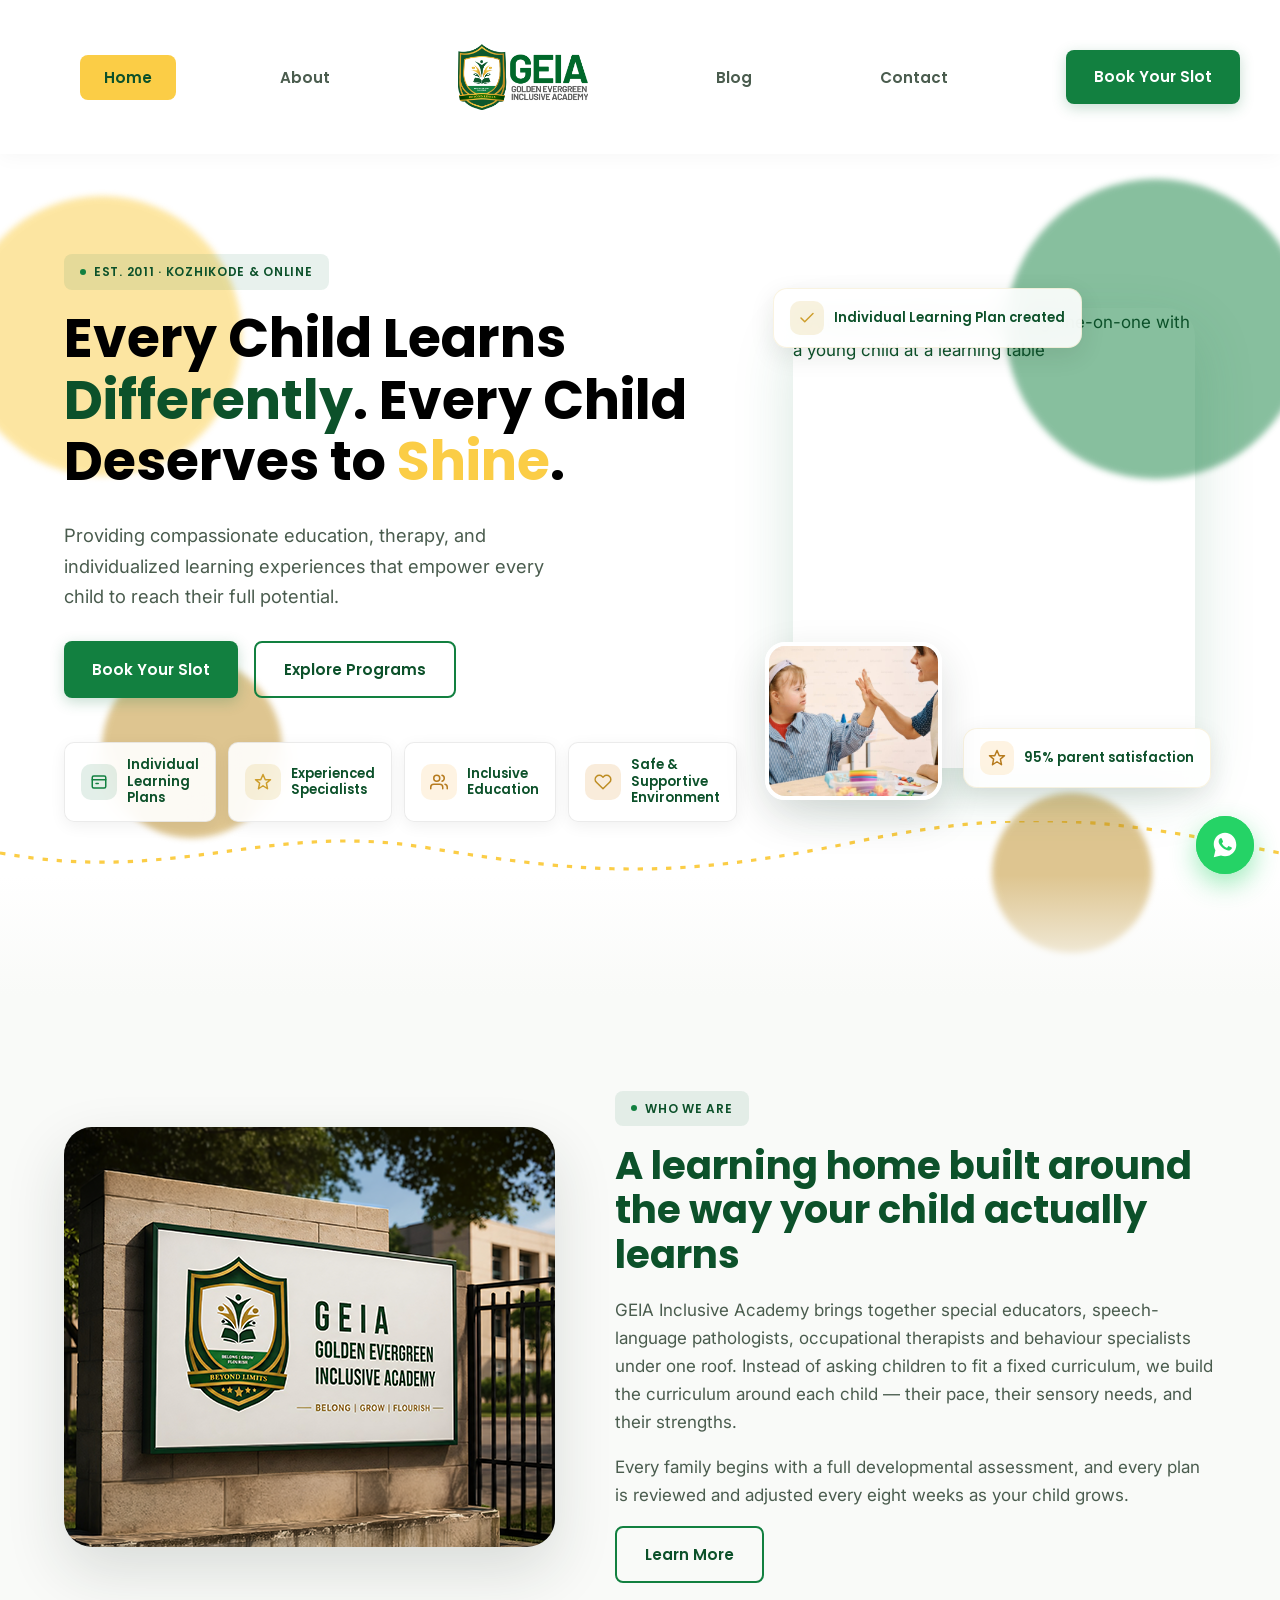
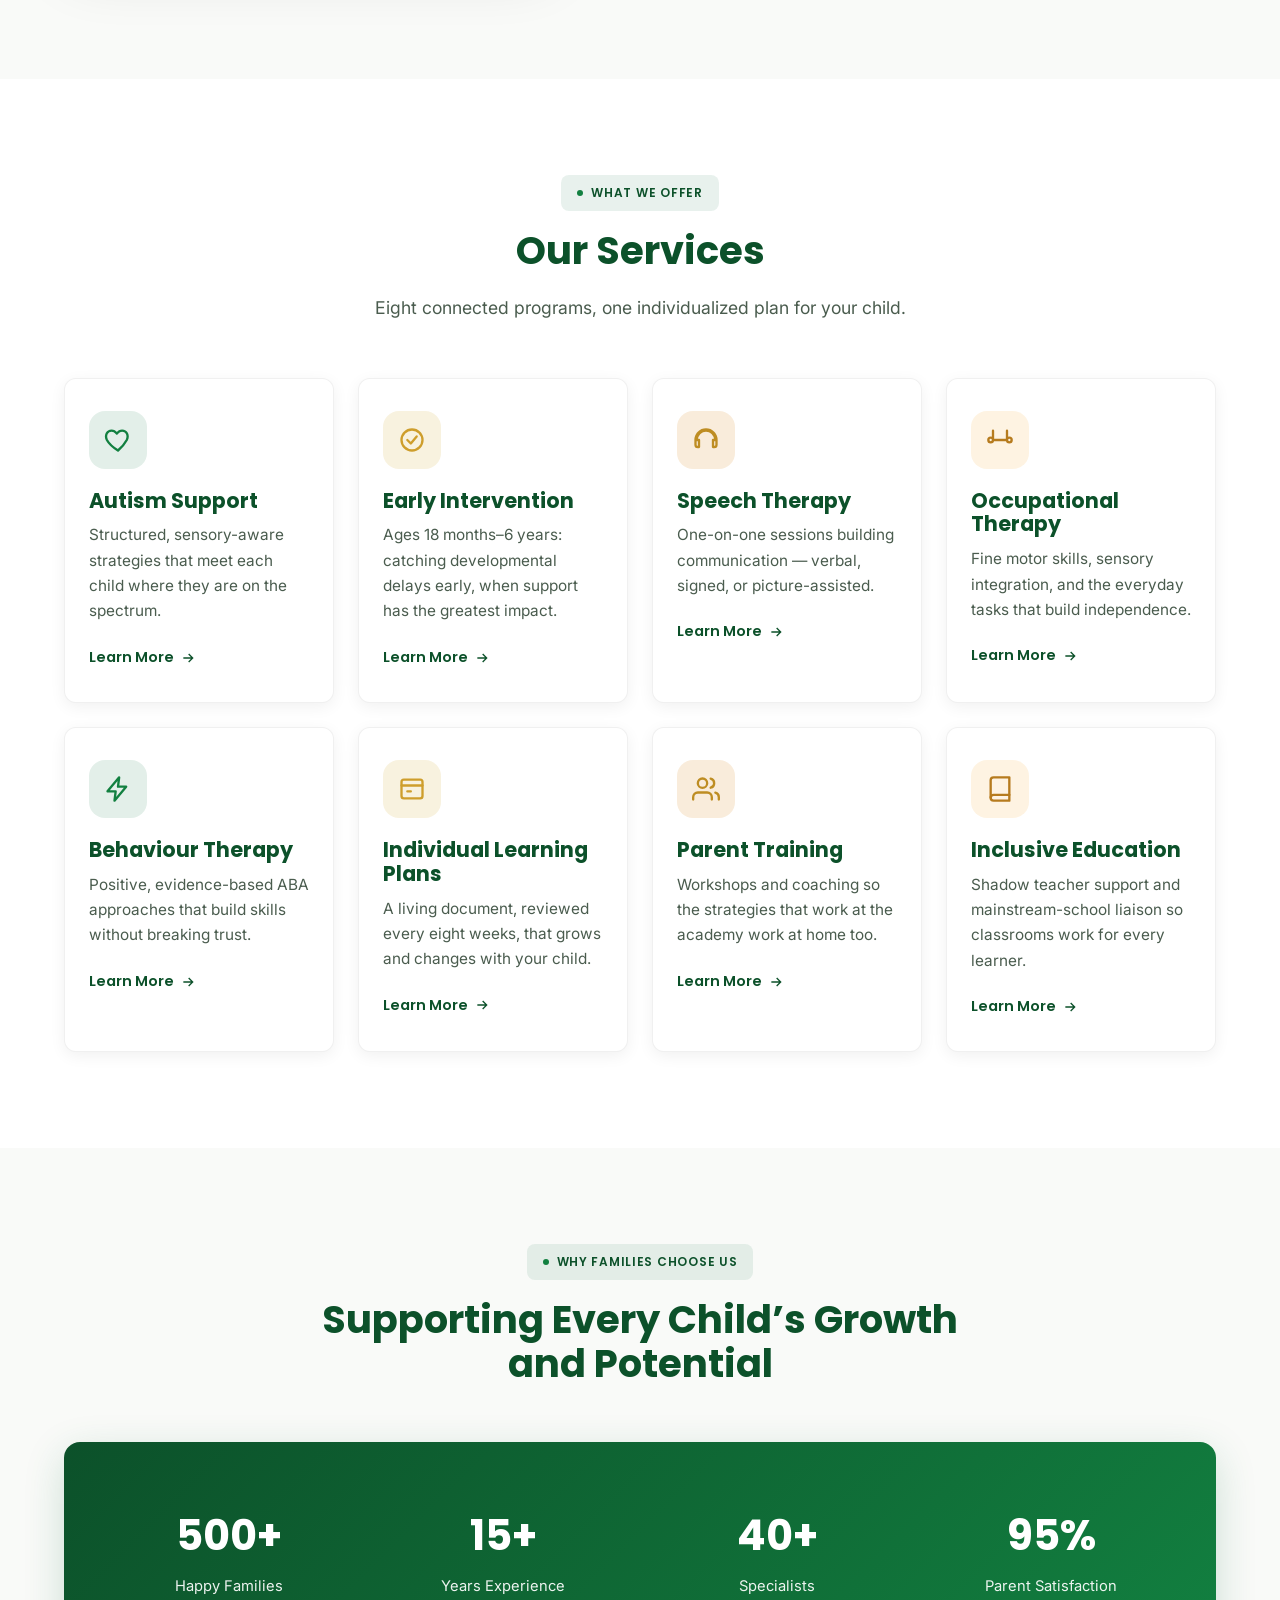
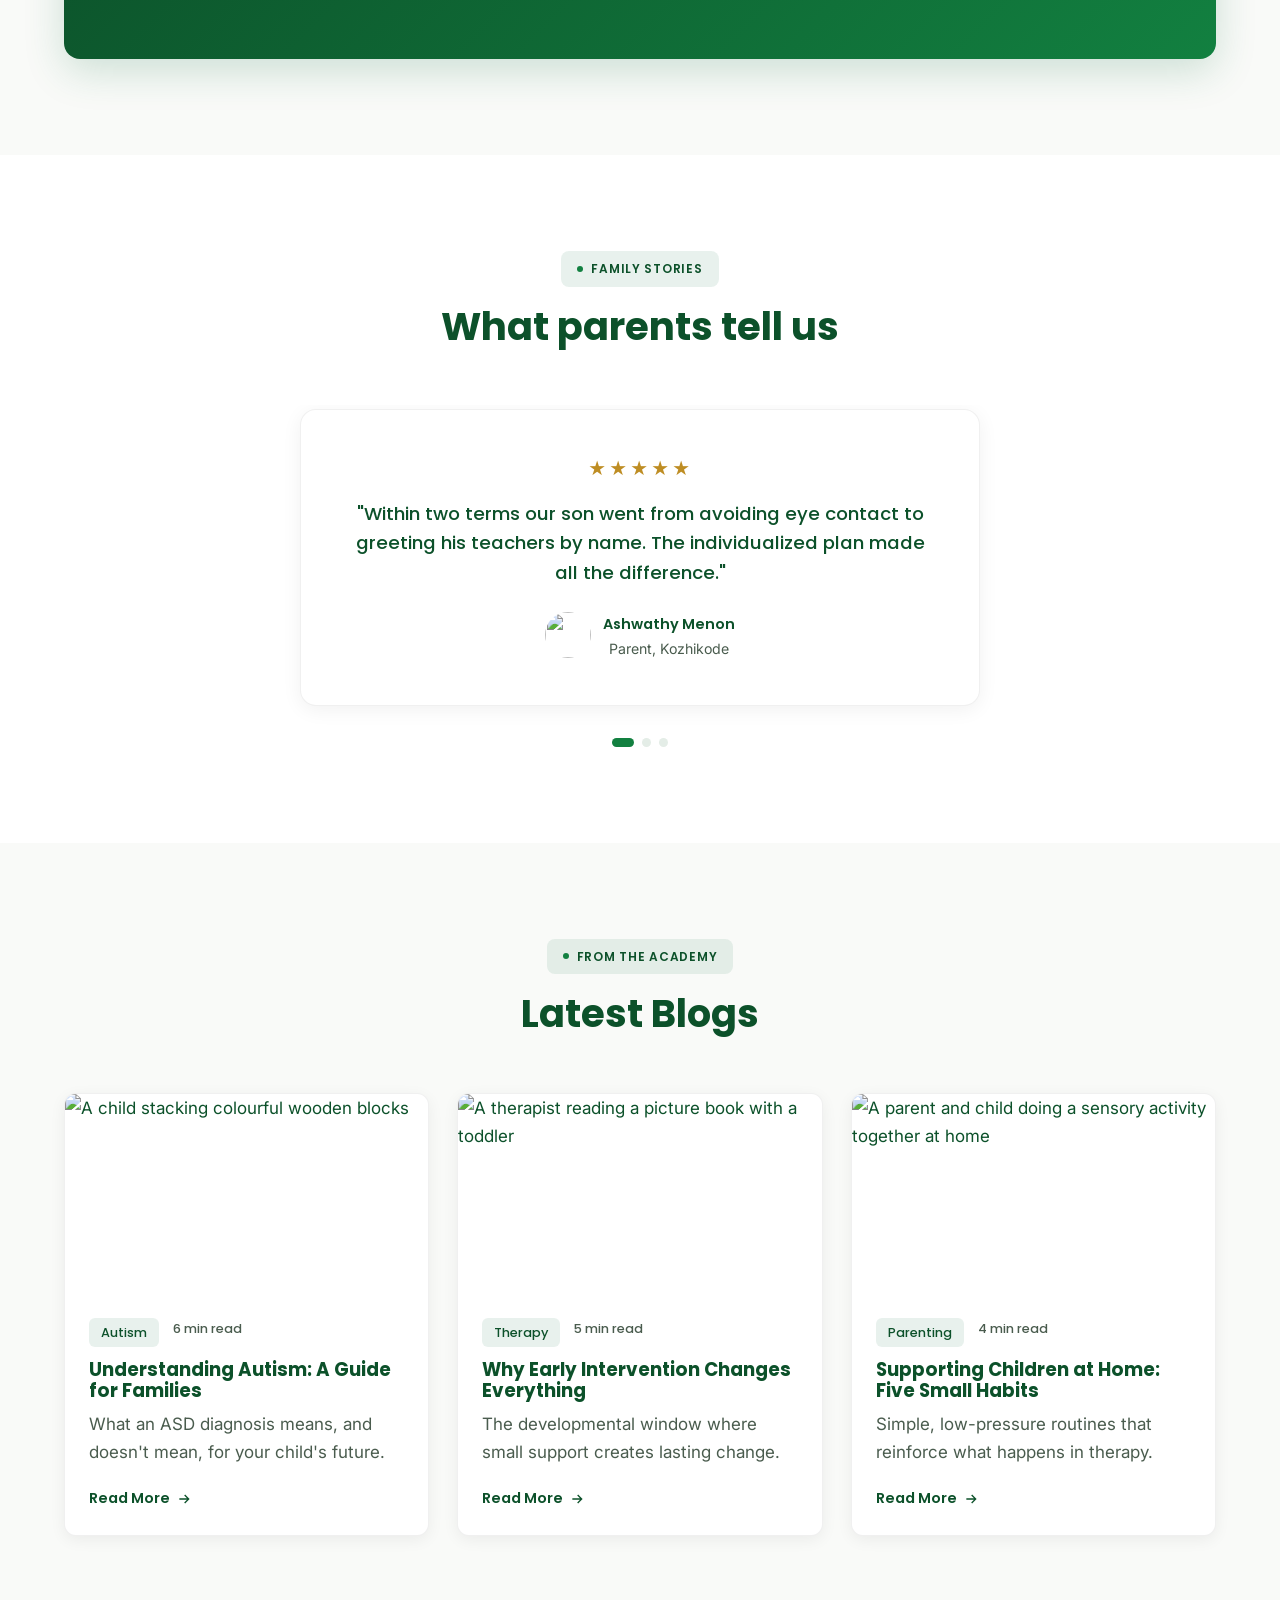
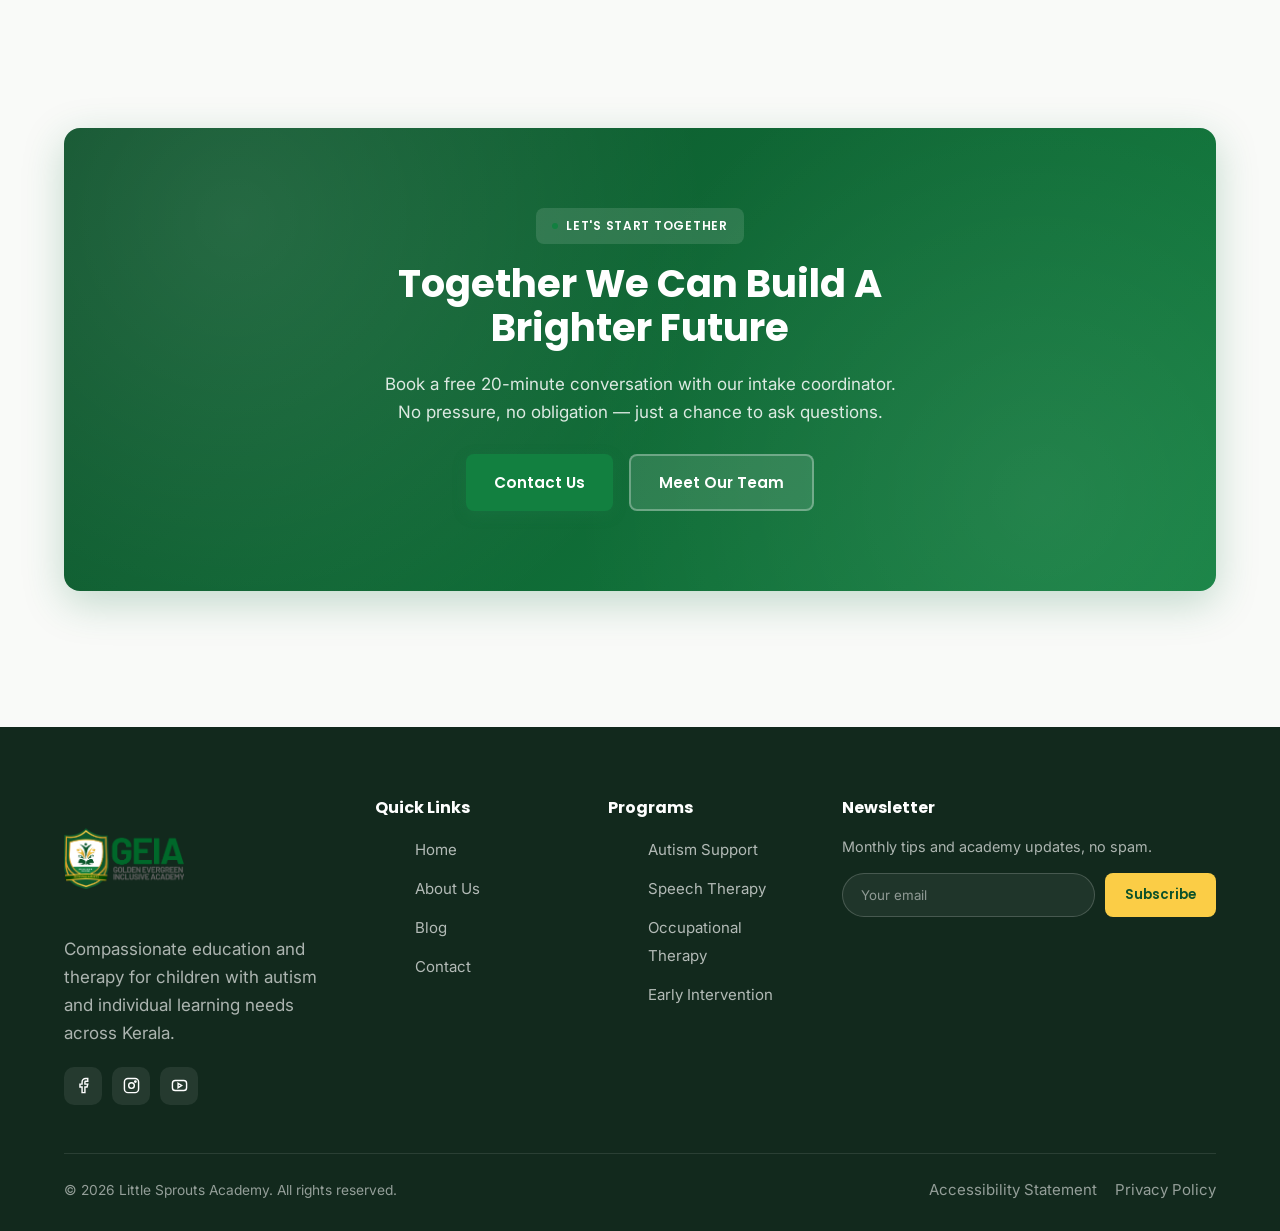
==== commit c2f52235: "secound" ====
--- a/index.html
+++ b/index.html
@@ -73,10 +73,10 @@
       </div>
       <div class="hero-visual">
         <div class="hero-card">
-          <img src="https://images.unsplash.com/photo-1503454537195-1dcabb73ffb9?q=80&w=900&auto=format&fit=crop" alt="A teacher smiling and working one-on-one with a young child at a learning table">
+          <img src="./images/img2.jpeg" alt="A teacher smiling and working one-on-one with a young child at a learning table">
         </div>
         <div class="hero-card-sub">
-          <img src="https://images.unsplash.com/photo-1491013516836-7db643ee125a?q=80&w=500&auto=format&fit=crop" alt="A parent, child and therapist smiling together in an inclusive learning session">
+          <img src="./images/img3.jpeg" alt="A parent, child and therapist smiling together in an inclusive learning session">
         </div>
         <div class="floating-chip chip-1">
           <span class="chip-icon tone-green" aria-hidden="true">
@@ -271,7 +271,7 @@
           </div>
         </article>
         <article class="blog-card reveal">
-          <div class="thumb"><img src="https://images.unsplash.com/photo-1591382696684-e1a0193fa877?q=80&w=700&auto=format&fit=crop" alt="A parent and child doing a sensory activity together at home"></div>
+          <div class="thumb"><img src="https://images.squarespace-cdn.com/content/v1/5c754cf9a09a7e5b7587cde7/828323eb-fe3a-450e-9436-4b33e875671e/inquisitive-artisans-kindergarten.jpg" alt="A parent and child doing a sensory activity together at home"></div>
           <div class="blog-body">
             <div class="blog-meta"><span class="cat">Parenting</span><span>4 min read</span></div>
             <h3>Supporting Children at Home: Five Small Habits</h3>
--- a/style.css
+++ b/style.css
@@ -503,8 +503,8 @@
 .newsletter-row { display: flex; gap: 10px; margin-top: 8px; }
 .newsletter-row input { flex: 1; border-radius: 999px; border: 1px solid rgba(255,255,255,0.18); background: rgba(255,255,255,0.06); color: var(--white); padding: 12px 18px; font-family: var(--font-body); }
 .newsletter-row input::placeholder { color: rgba(255,255,255,0.5); }
-.newsletter-row button { border-radius: 8px; border: none; background: var(--primary); color: #fff; padding: 12px 20px; font-family: var(--font-head); font-weight: 600; cursor: pointer; transition: all 0.3s ease; }
-.newsletter-row button:hover { transform: translateY(-2px); box-shadow: 0 6px 20px rgba(31,122,77,0.3); background: var(--primary-dark); }
+.newsletter-row button { border-radius: 8px; border: none; background: var(--accent); color: var(--primary-dark); padding: 12px 20px; font-family: var(--font-head); font-weight: 600; cursor: pointer; transition: all 0.3s ease; }
+.newsletter-row button:hover { transform: translateY(-2px); box-shadow: 0 6px 20px rgba(251,205,70,0.3); background: var(--accent-dark); }
 .footer-bottom { display: flex; justify-content: space-between; align-items: center; padding-top: 24px; flex-wrap: wrap; gap: 12px; font-size: 0.86rem; color: rgba(255,255,255,0.55); }
 .footer-bottom .legal-links { display: flex; gap: 18px; }
 .footer-bottom a { color: rgba(255,255,255,0.55); }
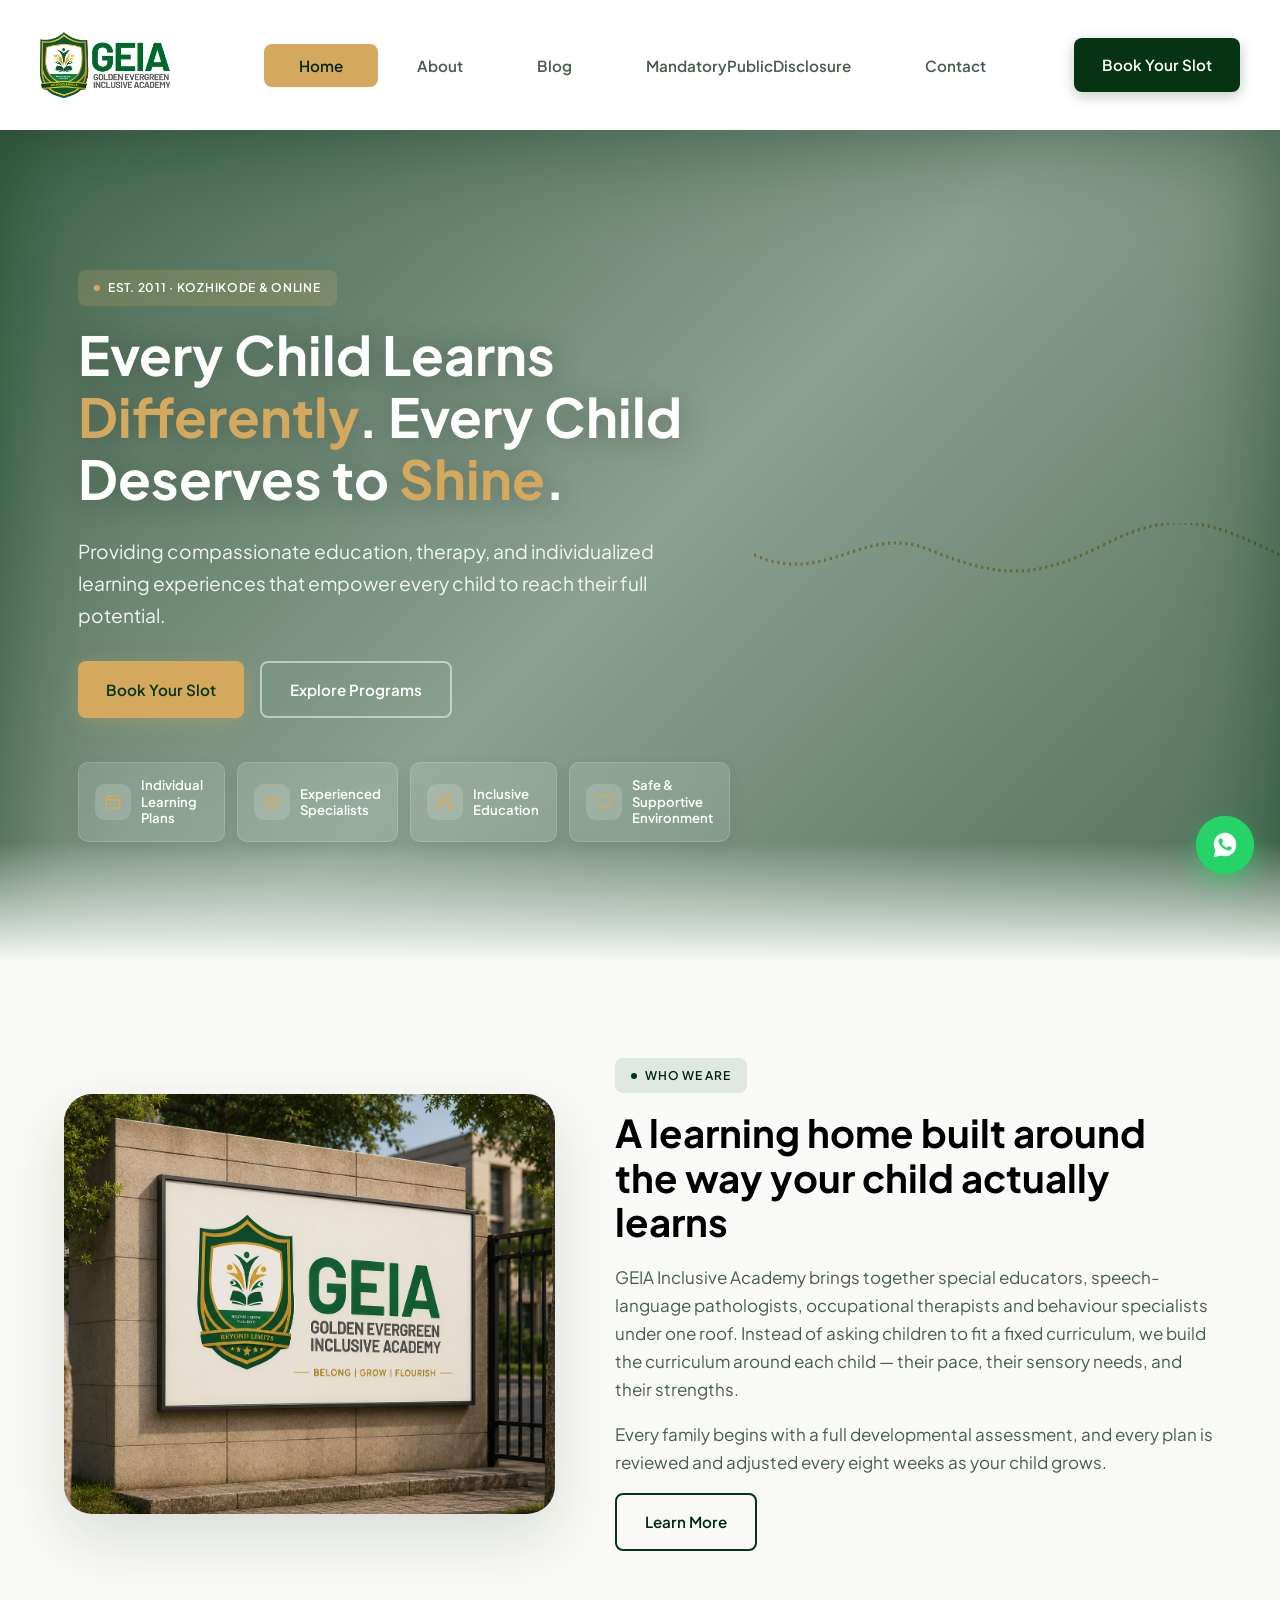
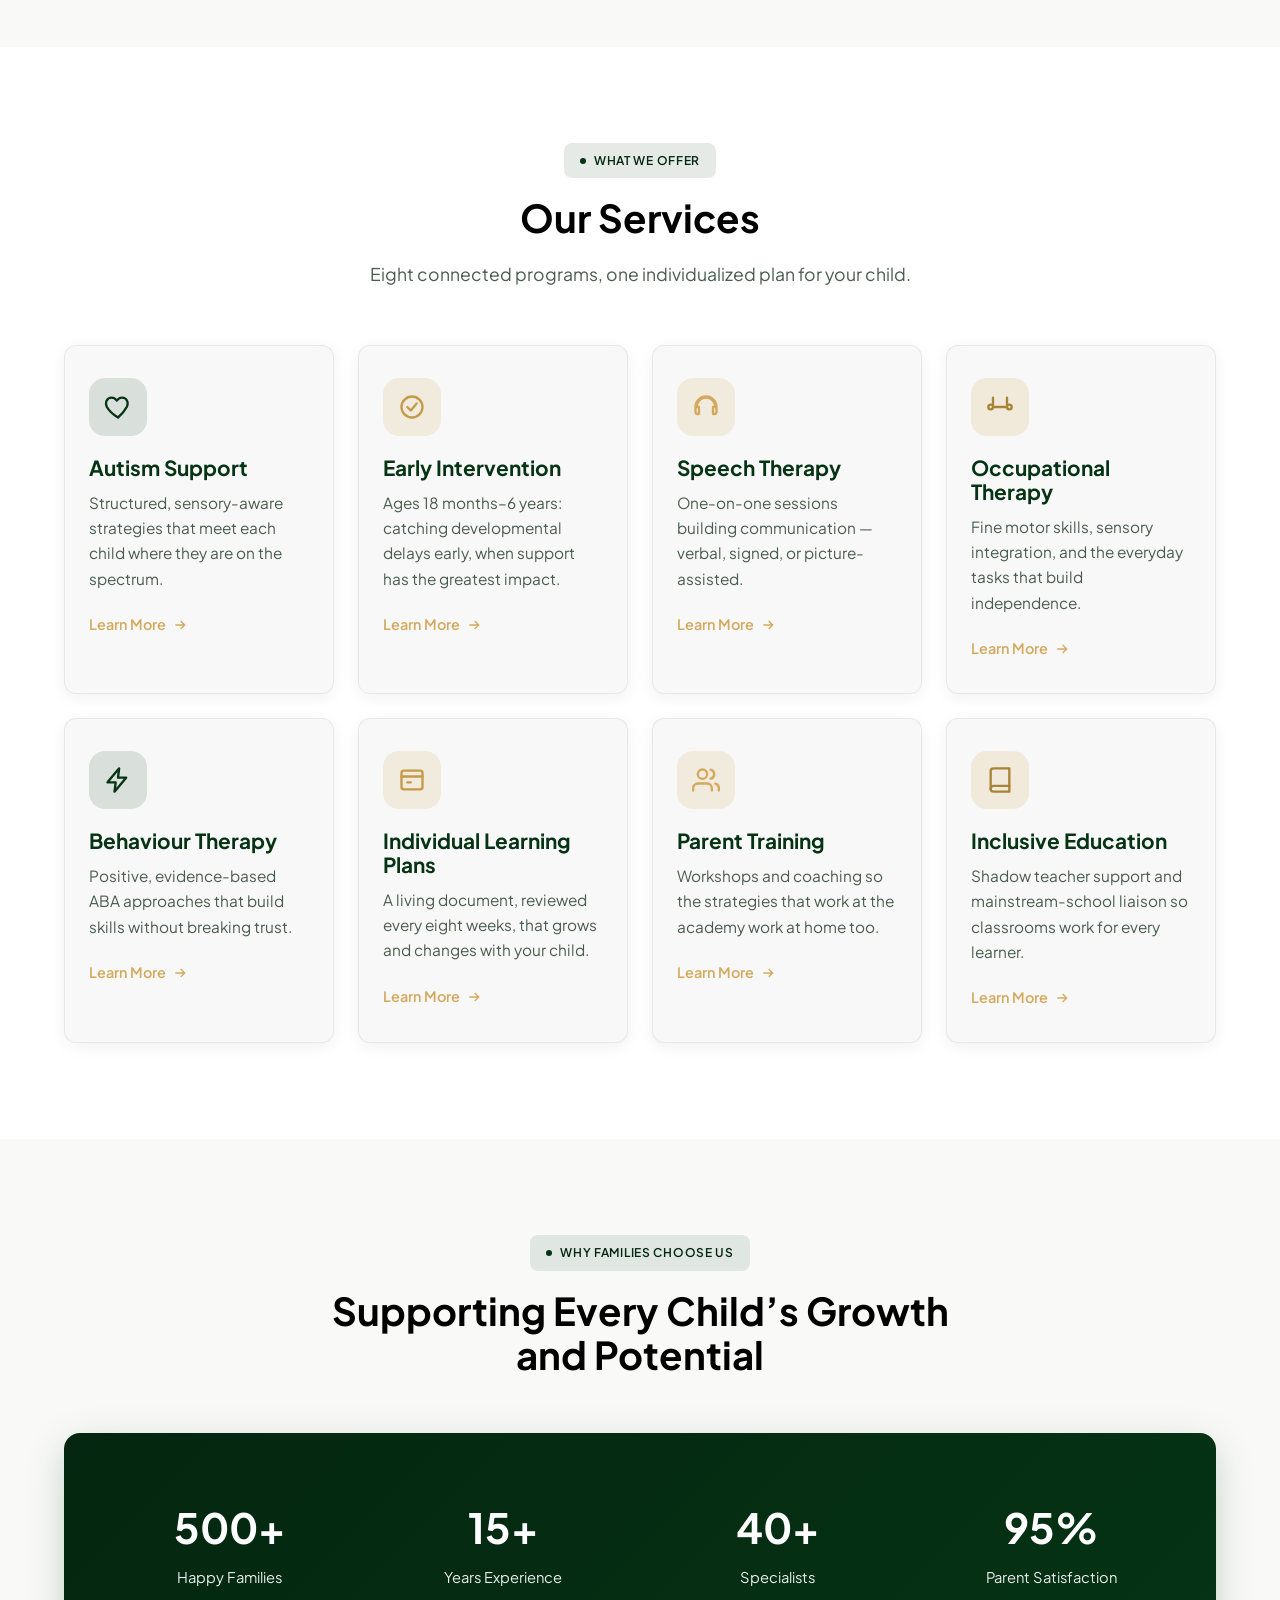
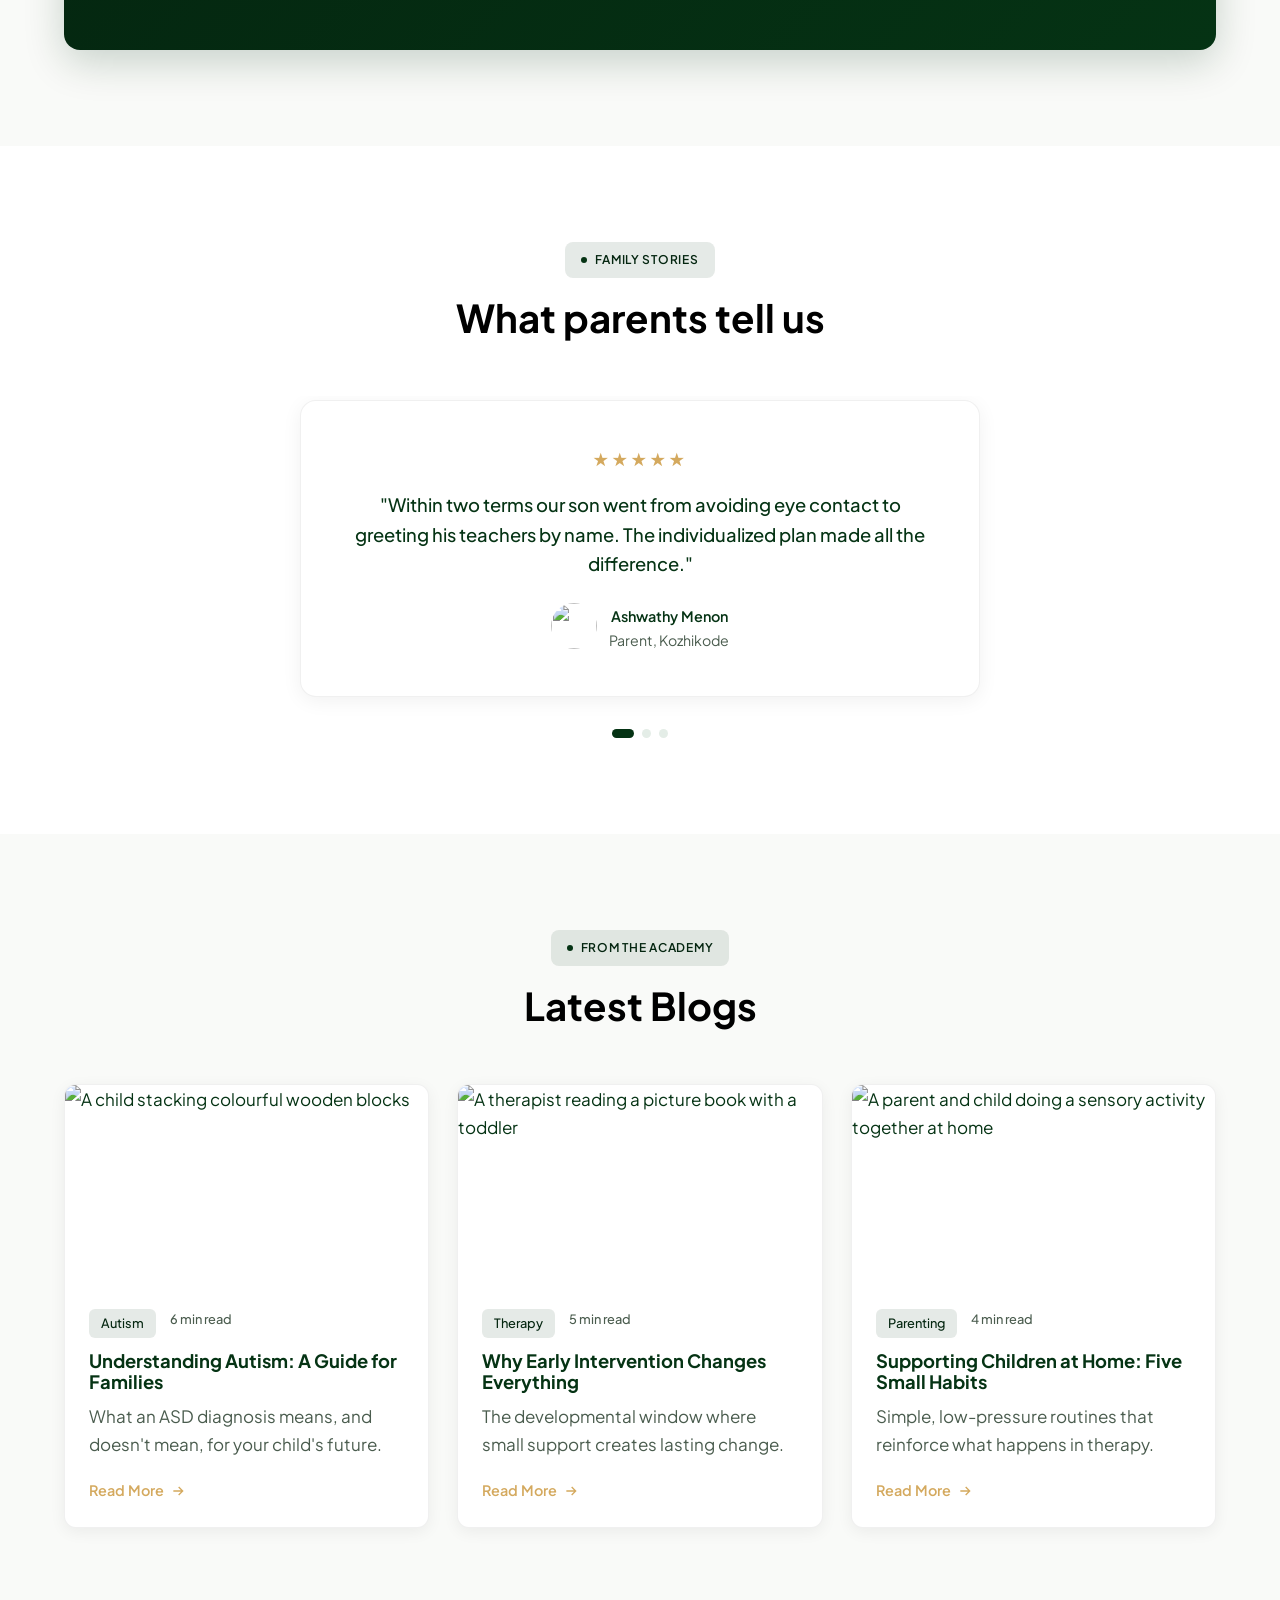
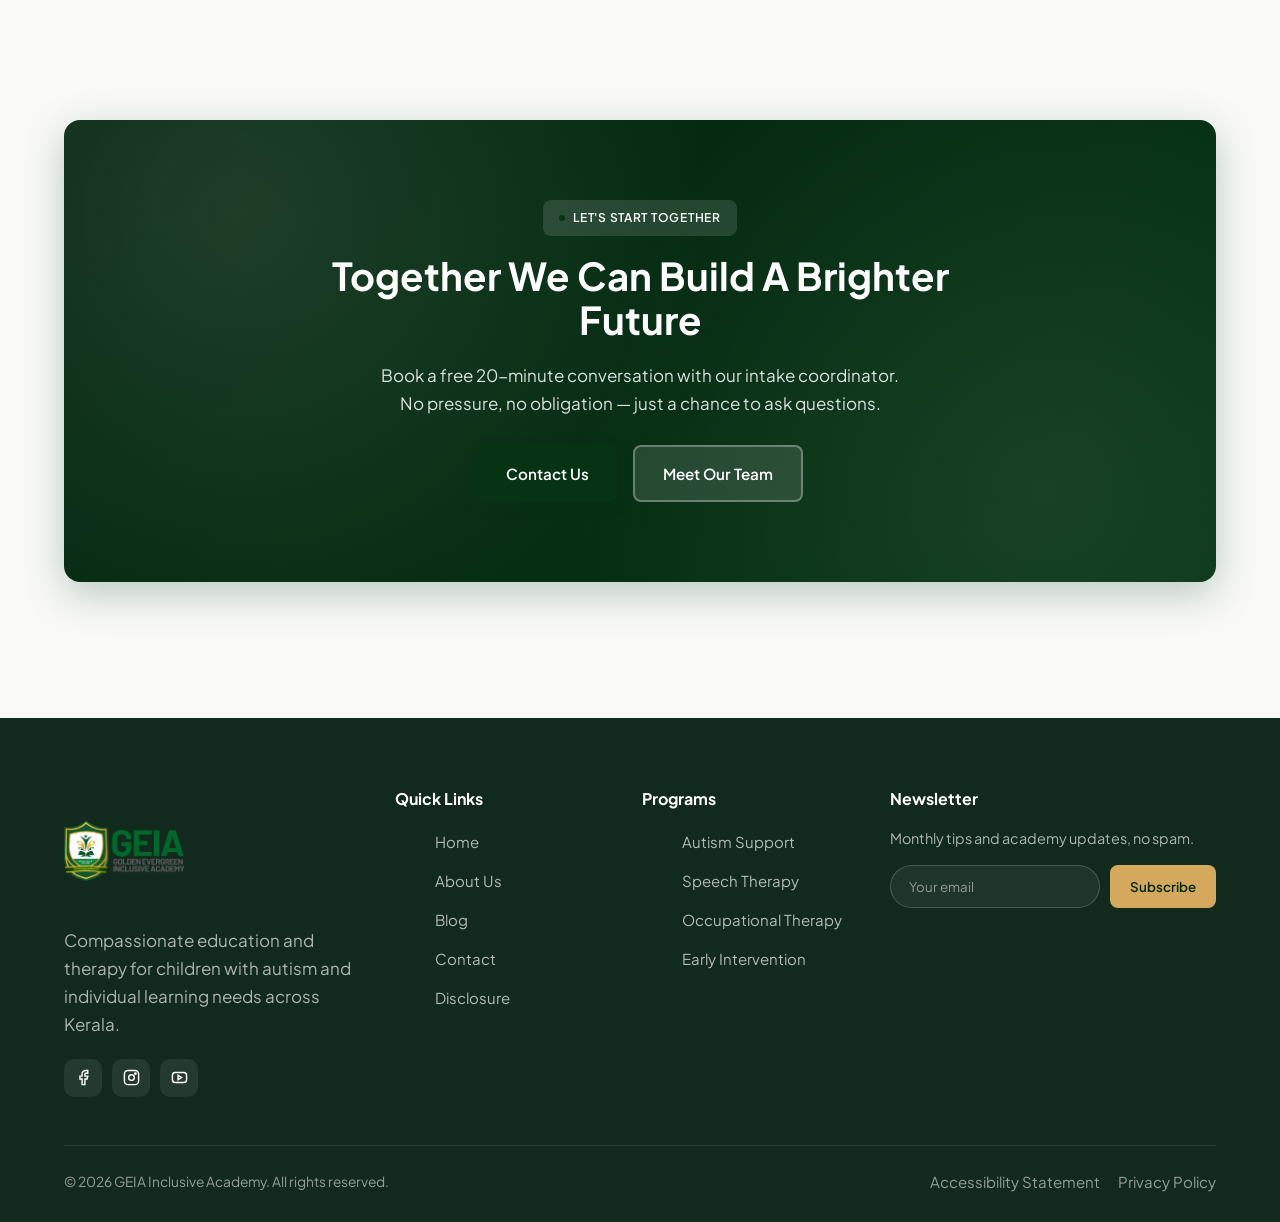
==== commit c10b85ea: "4rd" ====
--- a/index.html
+++ b/index.html
@@ -3,10 +3,11 @@
 <head>
 <meta charset="UTF-8">
 <meta name="viewport" content="width=device-width, initial-scale=1.0">
-<title>Little Sprouts Academy | Autism &amp; Individual Needs Education</title>
+<title>GEIA Inclusive Academy | Autism &amp; Individual Needs Education</title>
 <meta name="description" content="Compassionate autism support, early intervention, speech and occupational therapy, and individualized learning plans that help every child shine.">
+<link rel="icon" type="image/png" href="images/geia logo.png">
 <link rel="preconnect" href="https://fonts.googleapis.com">
-<link href="https://fonts.googleapis.com/css2?family=Poppins:wght@500;600;700&family=Inter:wght@400;500;600&display=swap" rel="stylesheet">
+<link href="https://fonts.googleapis.com/css2?family=Plus+Jakarta+Sans:wght@400;500;600;700;800&display=swap" rel="stylesheet">
 <link rel="stylesheet" href="style.css">
 </head>
 <body>
@@ -15,38 +16,41 @@
 <!-- ===================== HEADER ===================== -->
 <header class="site-header">
   <nav class="nav" aria-label="Primary">
+    <a href="index.html" class="brand">
+      <span class="brand-mark" aria-hidden="true">
+        <img src="images/geia logo.png" alt="GEIA Inclusive Academy logo" style="width:130px; height:130px; object-fit:contain;">
+      </span>
+    </a>
     <ul class="nav-links">
       <li><a href="index.html">Home</a></li>
       <li><a href="about.html">About</a></li>
-      <li><a href="#" class="brand">
-        <span class="" aria-hidden="true">
-          <img src="images/geia logo.png" alt="Little Sprouts Academy logo" style="width:130px; height:130px; object-fit:contain;">
-        </span>
-      </a></li>
       <li><a href="blog.html">Blog</a></li>
+       <li><a href="disclosure.html">MandatoryPublicDisclosure</a></li>
       <li><a href="contact.html">Contact</a></li>
+      
     </ul>
     <div class="nav-actions">
       <a href="contact.html" class="btn btn-gold">Book Your Slot</a>
       <button class="nav-toggle" aria-label="Toggle menu" aria-expanded="false"><span></span></button>
     </div>
   </nav>
+  <div class="nav-overlay"></div>
 </header>
 
 <main id="main">
 
   <!-- ===================== HERO ===================== -->
   <section class="hero">
-    <div class="hero-blobs" aria-hidden="true">
-      <div class="blob b1"></div>
-      <div class="blob b2"></div>
-      <div class="blob b3"></div>
-      <div class="blob b4"></div>
-    </div>
-    <div class="container hero-grid">
+    <div class="hero-video-bg">
+      <video autoplay muted loop playsinline poster="">
+        <source src="./videos/bg-video.mp4" type="video/mp4">
+      </video>
+      <div class="hero-video-overlay"></div>
+    </div>
+    <div class="container hero-content">
       <div class="hero-copy">
         <span class="eyebrow">Est. 2011 &middot; Kozhikode &amp; Online</span>
-        <h1>Every Child Learns <span class="text-gold">Differently</span>. Every Child Deserves to <span class="text-green">Shine</span>.</h1>
+        <h1>Every Child Learns <span class="text-gold">Differently</span>. Every Child Deserves to <span class="text-gold">Shine</span>.</h1>
         <p class="lead">Providing compassionate education, therapy, and individualized learning experiences that empower every child to reach their full potential.</p>
         <div class="hero-actions">
           <a href="contact.html" class="btn btn-gold">Book Your Slot</a>
@@ -71,29 +75,9 @@
           </div>
         </div>
       </div>
-      <div class="hero-visual">
-        <div class="hero-card">
-          <img src="./images/img2.jpeg" alt="A teacher smiling and working one-on-one with a young child at a learning table">
-        </div>
-        <div class="hero-card-sub">
-          <img src="./images/img3.jpeg" alt="A parent, child and therapist smiling together in an inclusive learning session">
-        </div>
-        <div class="floating-chip chip-1">
-          <span class="chip-icon tone-green" aria-hidden="true">
-            <svg width="18" height="18" viewBox="0 0 24 24" fill="none" stroke="currentColor" stroke-width="2" stroke-linecap="round" stroke-linejoin="round"><path d="M20 6L9 17l-5-5"/></svg>
-          </span>
-          Individual Learning Plan created
-        </div>
-        <div class="floating-chip chip-2">
-          <span class="chip-icon tone-gold" aria-hidden="true">
-            <svg width="18" height="18" viewBox="0 0 24 24" fill="none" stroke="currentColor" stroke-width="2" stroke-linecap="round" stroke-linejoin="round"><path d="M12 2l3 7h7l-5.5 4.5L18 21l-6-4-6 4 1.5-7.5L2 9h7z"/></svg>
-          </span>
-          95% parent satisfaction
-        </div>
-      </div>
     </div>
     <svg class="growth-path" viewBox="0 0 1440 60" preserveAspectRatio="none" aria-hidden="true">
-      <path d="M0,30 C 200,60 300,0 480,25 S 760,55 960,20 S 1260,0 1440,30" fill="none" stroke="#D4AF37" stroke-width="3"/>
+      <path d="M0,30 C 200,60 300,0 480,25 S 760,55 960,20 S 1260,0 1440,30" fill="none" stroke="#d4a95e" stroke-width="3"/>
     </svg>
   </section>
 
@@ -307,7 +291,7 @@
       <div class="footer-brand">
         <a href="index.html" class="brand" style="color:#fff;">
           <span class="brand-mark" aria-hidden="true" style="width:120px; height:120px; border-radius:24px;">
-            <img src="images/geia logo.png" alt="Little Sprouts Academy logo" style="width:120px; height:120px; object-fit:contain;">
+            <img src="images/geia logo.png" alt="GEIA Inclusive Academy logo" style="width:120px; height:120px; object-fit:contain;">
           </span>
         </a>
         <p>Compassionate education and therapy for children with autism and individual learning needs across Kerala.</p>
@@ -324,6 +308,7 @@
           <li><a href="about.html">About Us</a></li>
           <li><a href="blog.html">Blog</a></li>
           <li><a href="contact.html">Contact</a></li>
+          <li><a href="disclosure.html">Disclosure</a></li>
         </ul>
       </div>
       <div>
@@ -346,7 +331,7 @@
       </div>
     </div>
     <div class="footer-bottom">
-      <span>&copy; 2026 Little Sprouts Academy. All rights reserved.</span>
+      <span>&copy; 2026 GEIA Inclusive Academy. All rights reserved.</span>
       <div class="legal-links">
         <a href="#">Accessibility Statement</a>
         <a href="#">Privacy Policy</a>
--- a/style.css
+++ b/style.css
@@ -9,22 +9,22 @@
 
 :root {
   /* Color tokens — Green & Gold */
-  --primary: #128040;
-  --primary-dark: #0C512A;
-  --secondary: #128040;
-  --accent: #FBCD46;
-  --accent-dark: #CE9E2C;
-  --highlight: #BE8D23;
-  --coral: #BE8D23;
+  --primary: #053314;
+  --primary-dark: #042610;
+  --secondary: #053314;
+  --accent: #d4a95e;
+  --accent-dark: #c49a4a;
+  --highlight: #d4a95e;
+  --coral: #d4a95e;
   --bg: #F9FAF8;
   --white: #FFFFFF;
-  --ink: #0C512A;
+  --ink: #053314;
   --ink-soft: #4A5C4E;
   --line: #E4EDE7;
 
   /* Gradients */
   --grad-sky: linear-gradient(135deg, #FDF6EC 0%, #F9FAF8 55%, #EAF7F0 100%);
-  --grad-hero: linear-gradient(120deg, rgba(212,175,55,0.15), rgba(31,122,77,0.10) 45%, rgba(248,196,113,0.12));
+  --grad-hero: linear-gradient(120deg, rgba(212,169,94,0.15), rgba(5,51,20,0.10) 45%, rgba(212,169,94,0.12));
   --grad-primary: linear-gradient(120deg, var(--accent), var(--highlight));
   --grad-gold: linear-gradient(135deg, var(--accent-dark), var(--accent) 45%, var(--highlight));
   --grad-warm: linear-gradient(120deg, var(--accent-dark), var(--accent));
@@ -38,8 +38,8 @@
   --shadow-lg: 0 24px 60px rgba(28, 43, 34, 0.14);
 
   /* Type */
-  --font-head: 'Poppins', sans-serif;
-  --font-body: 'Inter', sans-serif;
+  --font-head: 'Plus Jakarta Sans', sans-serif;
+  --font-body: 'Plus Jakarta Sans', sans-serif;
 
   --container: 1200px;
 }
@@ -67,7 +67,14 @@
   -webkit-font-smoothing: antialiased;
 }
 
-h1, h2, h3, h4, .font-head {
+h1, h2, .font-head {
+  font-family: var(--font-head);
+  color: #000;
+  line-height: 1.15;
+  margin: 0 0 0.5em;
+  font-weight: 700;
+}
+h3, h4 {
   font-family: var(--font-head);
   color: var(--ink);
   line-height: 1.15;
@@ -101,7 +108,7 @@
   letter-spacing: 0.06em;
   text-transform: uppercase;
   color: var(--primary-dark);
-  background: rgba(31,122,77,0.1);
+  background: rgba(5,51,20,0.1);
   padding: 8px 16px;
   border-radius: 8px;
   margin-bottom: 18px;
@@ -137,15 +144,15 @@
 .btn-gold {
   background: var(--primary);
   color: #fff;
-  box-shadow: 0 4px 14px rgba(31,122,77,0.25);
-}
-.btn-gold:hover { transform: translateY(-2px); box-shadow: 0 6px 20px rgba(251,205,70,0.35); background: var(--accent); color: #0C512A; }
+  box-shadow: 0 4px 14px rgba(5,51,20,0.25);
+}
+.btn-gold:hover { transform: translateY(-2px); box-shadow: 0 6px 20px rgba(212,169,94,0.35); background: var(--accent); color: #053314; }
 .btn-gold-outline-light {
   background: rgba(255,255,255,0.12);
   color: #fff;
   border: 2px solid rgba(255,255,255,0.3);
 }
-.btn-gold-outline-light:hover { background: var(--accent); color: #0C512A; border-color: var(--accent); }
+.btn-gold-outline-light:hover { background: var(--accent); color: #053314; border-color: var(--accent); }
 .btn-gold-outline {
   background: transparent;
   color: var(--primary-dark);
@@ -156,6 +163,21 @@
 .btn:focus-visible, a:focus-visible, input:focus-visible, textarea:focus-visible, select:focus-visible, button:focus-visible {
   outline: 3px solid var(--primary);
   outline-offset: 3px;
+}
+
+/* ---------- Nav overlay ---------- */
+.nav-overlay {
+  position: fixed;
+  inset: 0;
+  background: rgba(0,0,0,0.4);
+  z-index: 250;
+  opacity: 0;
+  pointer-events: none;
+  transition: opacity 0.3s ease;
+}
+.nav-overlay.show {
+  opacity: 1;
+  pointer-events: auto;
 }
 
 /* ---------- Header / Nav ---------- */
@@ -201,13 +223,13 @@
 .nav-links {
   display: flex;
   align-items: center;
-  gap: 80px;
+  gap: 4px;
 }
 .nav-links a {
   font-family: var(--font-head);
   font-weight: 600;
   font-size: 0.95rem;
-  padding: 12px 24px;
+  padding: 12px 35px;
   border-radius: 8px;
   color: var(--ink-soft);
   transition: background 0.2s, color 0.2s;
@@ -242,9 +264,27 @@
 /* ---------- Hero ---------- */
 .hero {
   position: relative;
-  overflow-x: hidden;
-  padding: 100px 0 110px;
-  background: rgba(255,255,255,0.95);
+  overflow: hidden;
+  padding: 140px 0 120px;
+  min-height: 85vh;
+  display: flex;
+  align-items: center;
+}
+.hero-video-bg {
+  position: absolute;
+  inset: 0;
+  z-index: 0;
+}
+.hero-video-bg video {
+  width: 100%;
+  height: 100%;
+  object-fit: cover;
+}
+.hero-video-overlay {
+  position: absolute;
+  inset: 0;
+  background: linear-gradient(135deg, rgba(5,51,20,0.75) 0%, rgba(5,51,20,0.45) 50%, rgba(5,51,20,0.7) 100%);
+  box-shadow: inset 0 0 100px rgba(5,51,20,0.5);
 }
 .hero::after {
   content: '';
@@ -255,36 +295,27 @@
   pointer-events: none;
   z-index: 1;
 }
-.hero-blobs { position: absolute; inset: 0; z-index: 0; pointer-events: none; overflow: hidden; }
-.blob {
-  position: absolute;
-  border-radius: 50%;
-  filter: blur(3px);
-  opacity: 0.5;
-  animation: float 9s ease-in-out infinite;
-}
-.blob.b1 { width: 280px; height: 280px; background: var(--accent); top: 5%; left: -3%; animation-delay: 0s; }
-.blob.b2 { width: 180px; height: 180px; background: var(--highlight); top: 60%; left: 8%; animation-delay: 1.4s; }
-.blob.b3 { width: 300px; height: 300px; background: var(--secondary); top: 3%; right: -2%; animation-delay: 0.8s; }
-.blob.b4 { width: 160px; height: 160px; background: var(--coral); bottom: 5%; right: 10%; animation-delay: 2.2s; }
-@keyframes float {
-  0%, 100% { transform: translateY(0) translateX(0) scale(1); }
-  50% { transform: translateY(-22px) translateX(10px) scale(1.05); }
-}
-
-.hero-grid {
+.hero-content {
   position: relative;
   z-index: 2;
-  display: grid;
-  grid-template-columns: 1.05fr 0.95fr;
-  gap: 56px;
-  align-items: center;
-}
-.hero-copy h1 { color: #000; }
-.hero-copy h1 .text-gold { color: var(--primary-dark); }
-.hero-copy h1 .text-green { color: #fbcd46; }
-.hero-copy p.lead { font-size: 1.15rem; max-width: 520px; }
+  max-width: 800px;
+  margin-left: 54px;
+}
+.hero-content .hero-copy h1 { color: #fff; text-shadow: 0 2px 30px rgba(0,0,0,0.3); }
+.hero-content .hero-copy h1 .text-gold { color: #d4a95e; }
+.hero-content .hero-copy h1 .text-green { color: #d4a95e; }
+.hero-content .hero-copy p.lead { font-size: 1.2rem; max-width: 620px; color: rgba(255,255,255,0.9); }
 .hero-actions { display: flex; gap: 16px; flex-wrap: wrap; margin-top: 30px; }
+.hero-content .eyebrow { background: rgba(212,169,94,0.2); color:white; }
+.hero-content .eyebrow::before { background: var(--accent); }
+.hero-content .trust-badge { background: rgba(255,255,255,0.12); backdrop-filter: blur(12px); border-color: rgba(255,255,255,0.15); }
+.hero-content .trust-badge:hover { border-color: var(--accent); }
+.hero-content .trust-badge .label { color: #fff; }
+.hero-content .trust-badge .badge-icon { background: rgba(255,255,255,0.15); color: var(--accent); }
+.hero-content .btn-gold-outline { color:  #fff; border-color: rgba(255,255,255,0.5); }
+.hero-content .btn-gold-outline:hover { color: #fff; }
+.hero-content .btn-gold { background: var(--accent); color: var(--primary); box-shadow: 0 4px 20px rgba(212,169,94,0.3); }
+.hero-content .btn-gold:hover { background: var(--accent-dark); color: var(--primary); }
 
 /* ---------- Trust badges (premium hero) ---------- */
 .trust-badges {
@@ -306,7 +337,7 @@
   box-shadow: 0 4px 16px rgba(0,0,0,0.06);
   transition: all 0.3s ease;
 }
-.trust-badge:hover { transform: translateY(-3px); box-shadow: 0 8px 24px rgba(0,0,0,0.1); border-color: rgba(31,122,77,0.3); }
+.trust-badge:hover { transform: translateY(-3px); box-shadow: 0 8px 24px rgba(0,0,0,0.1); border-color: rgba(5,51,20,0.3); }
 .trust-badge .badge-icon {
   width: 36px; height: 36px;
   border-radius: 10px;
@@ -316,70 +347,27 @@
 .trust-badge .badge-icon svg { width: 18px; height: 18px; }
 .trust-badge span.label { font-family: var(--font-head); font-weight: 600; font-size: 0.82rem; color: var(--ink); line-height: 1.25; }
 
-.hero-visual { position: relative; }
-.hero-card {
-  border-radius: var(--r-lg);
-  overflow: hidden;
-  box-shadow: 0 24px 60px rgba(31,122,77,0.18);
-  position: relative;
-}
-.hero-card img { width: 100%; height: 460px; object-fit: cover; }
-.floating-chip {
-  position: absolute;
-  background: rgba(255,255,255,0.9);
-  backdrop-filter: blur(12px);
-  border-radius: var(--r-sm);
-  padding: 12px 16px;
-  box-shadow: 0 8px 24px rgba(28,43,34,0.10);
-  display: flex;
-  align-items: center;
-  gap: 10px;
-  font-family: var(--font-head);
-  font-weight: 600;
-  font-size: 0.82rem;
-  border: 1px solid rgba(212,175,55,0.15);
-}
-.floating-chip.chip-1 { top: -20px; left: -20px; }
-.floating-chip.chip-2 { bottom: -20px; right: -16px; }
-
-.hero-card-sub {
-  position: absolute;
-  width: 44%;
-  bottom: -32px;
-  left: -28px;
-  border-radius: var(--r-md);
-  overflow: hidden;
-  box-shadow: 0 16px 40px rgba(28,43,34,0.15);
-  border: 4px solid var(--white);
-  z-index: 2;
-}
-.hero-card-sub img { width: 100%; height: 150px; object-fit: cover; }
-.chip-icon {
-  width: 34px; height: 34px;
-  border-radius: 10px;
-  display: flex; align-items: center; justify-content: center;
-  flex-shrink: 0;
-}
+/* ---------- Hero video background ---------- */
 
 /* ---------- Growth Path divider (signature) ---------- */
 .growth-path { display: block; width: 100%; height: 64px; margin-top: -1px; }
 .growth-path path { stroke-dasharray: 6 10; stroke: var(--accent) !important; }
 
 /* ---------- Cards / Services ---------- */
-.grid-2 { display: grid; grid-template-columns: 1fr 1fr; gap: 32px; }
+.grid-2, .blog-grid { display: grid; grid-template-columns: 1fr 1fr; gap: 32px; }
 .grid-3 { display: grid; grid-template-columns: repeat(3, 1fr); gap: 28px; }
 .grid-4 { display: grid; grid-template-columns: repeat(4, 1fr); gap: 24px; }
 
 .service-card {
-  background: var(--white);
+  background: rgba(5,51,20,0.03);
   border-radius: 12px;
   padding: 32px 24px;
   box-shadow: 0 4px 16px rgba(0,0,0,0.06);
-  border: 1px solid rgba(0,0,0,0.06);
+  border: 1px solid rgba(5,51,20,0.08);
   transition: all 0.3s ease;
   position: relative;
 }
-.service-card:hover { transform: translateY(-6px); box-shadow: 0 8px 24px rgba(0,0,0,0.1); border-color: rgba(31,122,77,0.2); }
+.service-card:hover { transform: translateY(-6px); box-shadow: 0 8px 24px rgba(0,0,0,0.1); border-color: rgba(5,51,20,0.2); }
 .service-icon {
   width: 58px; height: 58px;
   border-radius: 16px;
@@ -387,17 +375,17 @@
   margin-bottom: 20px;
 }
 .service-icon svg { width: 28px; height: 28px; }
-.service-card h3 { margin-bottom: 10px; }
+.service-card h3 { margin-bottom: 10px; color: var(--ink); }
 .service-card p { font-size: 0.96rem; margin-bottom: 18px; }
-.card-link { font-family: var(--font-head); font-weight: 600; font-size: 0.9rem; color: var(--primary-dark); display: inline-flex; align-items: center; gap: 6px; }
+.card-link { font-family: var(--font-head); font-weight: 600; font-size: 0.9rem; color: var(--accent); display: inline-flex; align-items: center; gap: 6px; }
 .card-link svg { width: 16px; height: 16px; transition: transform 0.2s; }
 .service-card:hover .card-link svg { transform: translateX(4px); }
 
 /* palette rotation for icons */
-.tone-blue { background: rgba(31,122,77,0.12); color: var(--primary); }
-.tone-green { background: rgba(212,175,55,0.16); color: var(--accent-dark); }
-.tone-gold { background: rgba(248,196,113,0.20); color: #B67B1E; }
-.tone-coral { background: rgba(217,140,34,0.16); color: var(--coral); }
+.tone-blue { background: rgba(5,51,20,0.12); color: var(--primary); }
+.tone-green { background: rgba(212,169,94,0.16); color: var(--accent-dark); }
+.tone-gold { background: rgba(212,169,94,0.20); color: #a88438; }
+.tone-coral { background: rgba(212,169,94,0.16); color: var(--coral); }
 
 /* ---------- About preview ---------- */
 .about-preview { display: grid; grid-template-columns: 0.9fr 1.1fr; gap: 60px; align-items: center; }
@@ -414,7 +402,7 @@
   gap: 24px;
   text-align: center;
   color: var(--white);
-  box-shadow: 0 12px 40px rgba(31,122,77,0.2);
+  box-shadow: 0 12px 40px rgba(5,51,20,0.2);
 }
 .stat-num { font-family: var(--font-head); font-size: 2.6rem; font-weight: 700; display: block; }
 .stat-label { font-size: 0.92rem; opacity: 0.92; }
@@ -461,7 +449,7 @@
 .blog-card:hover .thumb img { transform: scale(1.06); }
 .blog-body { padding: 24px; }
 .blog-meta { display: flex; gap: 14px; font-size: 0.8rem; color: var(--ink-soft); font-family: var(--font-head); font-weight: 500; margin-bottom: 12px; }
-.blog-meta .cat { color: var(--primary-dark); background: rgba(31,122,77,0.1); padding: 4px 12px; border-radius: 6px; }
+.blog-meta .cat { color: var(--primary-dark); background: rgba(5,51,20,0.1); padding: 4px 12px; border-radius: 6px; }
 .blog-body h3 { font-size: 1.15rem; }
 
 /* ---------- CTA band ---------- */
@@ -473,7 +461,7 @@
   text-align: center;
   background: linear-gradient(135deg, var(--primary-dark) 0%, var(--primary) 100%);
   color: var(--white);
-  box-shadow: 0 12px 40px rgba(31,122,77,0.25);
+  box-shadow: 0 12px 40px rgba(5,51,20,0.25);
 }
 .cta-band::before {
   content: '';
@@ -504,7 +492,7 @@
 .newsletter-row input { flex: 1; border-radius: 999px; border: 1px solid rgba(255,255,255,0.18); background: rgba(255,255,255,0.06); color: var(--white); padding: 12px 18px; font-family: var(--font-body); }
 .newsletter-row input::placeholder { color: rgba(255,255,255,0.5); }
 .newsletter-row button { border-radius: 8px; border: none; background: var(--accent); color: var(--primary-dark); padding: 12px 20px; font-family: var(--font-head); font-weight: 600; cursor: pointer; transition: all 0.3s ease; }
-.newsletter-row button:hover { transform: translateY(-2px); box-shadow: 0 6px 20px rgba(251,205,70,0.3); background: var(--accent-dark); }
+.newsletter-row button:hover { transform: translateY(-2px); box-shadow: 0 6px 20px rgba(212,169,94,0.3); background: var(--accent-dark); }
 .footer-bottom { display: flex; justify-content: space-between; align-items: center; padding-top: 24px; flex-wrap: wrap; gap: 12px; font-size: 0.86rem; color: rgba(255,255,255,0.55); }
 .footer-bottom .legal-links { display: flex; gap: 18px; }
 .footer-bottom a { color: rgba(255,255,255,0.55); }
@@ -519,7 +507,7 @@
   background: var(--primary);
   color: #fff;
   display: flex; align-items: center; justify-content: center;
-  box-shadow: 0 4px 16px rgba(31,122,77,0.3);
+  box-shadow: 0 4px 16px rgba(5,51,20,0.3);
   border: none;
   opacity: 0; visibility: hidden; transform: translateY(12px);
   transition: all 0.3s ease;
@@ -600,12 +588,28 @@
 
 /* ---------- Page hero (inner pages) ---------- */
 .page-hero {
-  background: linear-gradient(135deg, #f8f9fa 0%, #e9ecef 100%);
-  padding: 80px 0 70px;
+  padding: 100px 0 80px;
   text-align: center;
   position: relative;
   overflow: hidden;
-}
+  background-size: cover;
+  background-position: center;
+  background-repeat: no-repeat;
+}
+.page-hero::before {
+  content: '';
+  position: absolute;
+  inset: 0;
+  background: linear-gradient(135deg, rgba(5,51,20,0.8) 0%, rgba(5,51,20,0.5) 100%);
+  z-index: 0;
+}
+.page-hero > * { position: relative; z-index: 1; }
+.page-hero h1 { color: #fff; }
+.page-hero .lead { color: rgba(255,255,255,0.85); }
+.page-hero .breadcrumb { color: rgba(255,255,255,0.65); }
+.page-hero .breadcrumb span { color: var(--accent); }
+.page-hero .eyebrow { background: rgba(255,255,255,0.12); color: #fff; }
+.page-hero .eyebrow::before { background: var(--accent); }
 .breadcrumb { font-family: var(--font-head); font-size: 0.88rem; color: var(--ink-soft); margin-bottom: 14px; }
 .breadcrumb span { color: var(--primary-dark); font-weight: 600; }
 
@@ -630,8 +634,8 @@
   right: -60px; top: -60px;
   opacity: 0.5;
 }
-.mv-card.mission::after { background: radial-gradient(circle, rgba(31,122,77,0.16), transparent 70%); }
-.mv-card.vision::after { background: radial-gradient(circle, rgba(217,140,34,0.16), transparent 70%); }
+.mv-card.mission::after { background: radial-gradient(circle, rgba(5,51,20,0.16), transparent 70%); }
+.mv-card.vision::after { background: radial-gradient(circle, rgba(212,169,94,0.16), transparent 70%); }
 .mv-card .service-icon { position: relative; z-index: 1; margin-bottom: 22px; width: 62px; height: 62px; }
 .mv-card .service-icon svg { width: 30px; height: 30px; }
 .mv-card h3 { position: relative; z-index: 1; font-size: 1.35rem; }
@@ -684,7 +688,7 @@
 /* ---------- Blog page ---------- */
 .blog-toolbar { display: flex; justify-content: space-between; align-items: center; gap: 20px; margin-bottom: 44px; flex-wrap: wrap; }
 .search-box { display: flex; align-items: center; gap: 10px; background: var(--white); border: 1px solid rgba(0,0,0,0.1); border-radius: 12px; padding: 14px 20px; min-width: 300px; box-shadow: 0 4px 16px rgba(0,0,0,0.06); transition: all 0.3s ease; }
-.search-box:focus-within { border-color: var(--primary); box-shadow: 0 4px 20px rgba(31,122,77,0.15); }
+.search-box:focus-within { border-color: var(--primary); box-shadow: 0 4px 20px rgba(5,51,20,0.15); }
 .search-box input { border: none; outline: none; flex: 1; font-family: var(--font-body); background: transparent; }
 .search-box svg { width: 18px; height: 18px; color: var(--ink-soft); }
 .chip-filters { display: flex; gap: 10px; flex-wrap: wrap; }
@@ -699,7 +703,8 @@
 .blog-layout { display: grid; grid-template-columns: 2fr 1fr; gap: 48px; align-items: start; }
 .sidebar-block { background: var(--white); border-radius: 12px; padding: 28px; box-shadow: 0 4px 16px rgba(0,0,0,0.06); border: 1px solid rgba(0,0,0,0.06); margin-bottom: 26px; }
 .sidebar-block h4 { font-family: var(--font-head); font-size: 1rem; margin-bottom: 18px; color: var(--ink); }
-.mini-post { display: flex; gap: 12px; margin-bottom: 16px; }
+.mini-post { display: flex; gap: 12px; margin-bottom: 16px; text-decoration: none; color: inherit; }
+.mini-post:hover h5 { color: var(--primary); }
 .mini-post img { width: 62px; height: 62px; border-radius: 8px; object-fit: cover; flex-shrink: 0; }
 .mini-post h5 { font-family: var(--font-head); font-size: 0.88rem; font-weight: 600; margin: 0 0 4px; line-height: 1.35; }
 .mini-post span { font-size: 0.76rem; color: var(--ink-soft); }
@@ -711,7 +716,8 @@
 .pagination button { width: 42px; height: 42px; border-radius: 8px; border: 1px solid rgba(0,0,0,0.1); background: var(--white); font-family: var(--font-head); font-weight: 600; transition: all 0.3s ease; }
 .pagination button:hover { border-color: var(--primary); color: var(--primary); }
 .pagination button.active { background: var(--primary); color: #fff; border-color: var(--primary); }
-.pagination button.next { width: auto; padding: 0 18px; }
+.pagination button.next, .pagination button.prev { width: auto; padding: 0 18px; }
+.pagination button:disabled { opacity: 0.4; cursor: not-allowed; }
 
 /* ---------- Contact page ---------- */
 .contact-cards { display: grid; grid-template-columns: repeat(4, 1fr); gap: 22px; }
@@ -736,24 +742,24 @@
   background: var(--bg);
   transition: all 0.3s ease;
 }
-.field input:focus, .field select:focus, .field textarea:focus { border-color: var(--primary); background: var(--white); outline: none; box-shadow: 0 0 0 3px rgba(31,122,77,0.1); }
+.field input:focus, .field select:focus, .field textarea:focus { border-color: var(--primary); background: var(--white); outline: none; box-shadow: 0 0 0 3px rgba(5,51,20,0.1); }
 .field textarea { resize: vertical; min-height: 120px; }
 .form-note { font-size: 0.82rem; color: var(--ink-soft); margin-top: 14px; }
-.form-success { display: none; background: rgba(212,175,55,0.14); border: 1px solid var(--accent); color: var(--accent-dark); border-radius: var(--r-sm); padding: 14px 18px; font-family: var(--font-head); font-weight: 600; font-size: 0.9rem; margin-bottom: 18px; align-items: center; gap: 10px; }
+.form-success { display: none; background: rgba(212,169,94,0.14); border: 1px solid var(--accent); color: var(--accent-dark); border-radius: var(--r-sm); padding: 14px 18px; font-family: var(--font-head); font-weight: 600; font-size: 0.9rem; margin-bottom: 18px; align-items: center; gap: 10px; }
 .form-success.show { display: flex; }
 
 .map-embed { border-radius: 16px; overflow: hidden; box-shadow: 0 8px 32px rgba(0,0,0,0.08); height: 320px; border: 1px solid rgba(0,0,0,0.06); }
 .map-embed iframe { width: 100%; height: 100%; border: 0; }
 
 .faq-item { background: var(--white); border: 1px solid rgba(0,0,0,0.08); border-radius: 10px; margin-bottom: 14px; overflow: hidden; transition: all 0.3s ease; }
-.faq-item:hover { border-color: rgba(31,122,77,0.2); }
+.faq-item:hover { border-color: rgba(5,51,20,0.2); }
 .faq-q { display: flex; justify-content: space-between; align-items: center; padding: 20px 24px; font-family: var(--font-head); font-weight: 600; cursor: pointer; }
 .faq-q svg { width: 18px; height: 18px; flex-shrink: 0; transition: transform 0.25s; color: var(--primary); }
 .faq-item.open .faq-q svg { transform: rotate(45deg); }
 .faq-a { max-height: 0; overflow: hidden; transition: max-height 0.3s ease; }
 .faq-a p { padding: 0 24px 20px; margin: 0; }
 
-.emergency-band { display: flex; align-items: center; gap: 20px; background: rgba(217,140,34,0.08); border: 1px solid rgba(217,140,34,0.25); border-radius: 12px; padding: 26px 30px; }
+.emergency-band { display: flex; align-items: center; gap: 20px; background: rgba(212,169,94,0.08); border: 1px solid rgba(212,169,94,0.25); border-radius: 12px; padding: 26px 30px; }
 .emergency-band .service-icon { flex-shrink: 0; }
 
 /* ---------- Utility ---------- */
@@ -768,8 +774,31 @@
 .sr-only { position: absolute; width: 1px; height: 1px; overflow: hidden; clip: rect(0,0,0,0); }
 
 /* ---------- Reveal on scroll ---------- */
-.reveal { opacity: 0; transform: translateY(24px); transition: opacity 0.7s ease, transform 0.7s ease; }
-.reveal.in { opacity: 1; transform: translateY(0); }
+.reveal { opacity: 0; transition: opacity 0.7s ease, transform 0.7s ease; }
+.reveal-up { transform: translateY(30px); }
+.reveal-down { transform: translateY(-30px); }
+.reveal-scale { transform: scale(0.9); }
+.reveal-left { transform: translateX(-40px); }
+.reveal-right { transform: translateX(40px); }
+.reveal-fade { transform: none; }
+.reveal.in { opacity: 1; transform: translate(0,0) scale(1); }
+
+/* Stagger delays */
+.delay-1 { transition-delay: 0.1s; }
+.delay-2 { transition-delay: 0.2s; }
+.delay-3 { transition-delay: 0.3s; }
+.delay-4 { transition-delay: 0.4s; }
+
+/* Float animation */
+@keyframes float {
+  0%, 100% { transform: translateY(0); }
+  50% { transform: translateY(-10px); }
+}
+.animate-float { animation: float 3s ease-in-out infinite; }
+
+/* Hover lift */
+.hover-lift { transition: transform 0.3s ease, box-shadow 0.3s ease; }
+.hover-lift:hover { transform: translateY(-4px); box-shadow: 0 8px 24px rgba(0,0,0,0.1); }
 
 /* ===========================================================
    Responsive
@@ -779,38 +808,38 @@
   .footer-grid { grid-template-columns: 1fr 1fr; }
   .gallery-grid { grid-template-columns: repeat(3, 1fr); }
   .trust-badges { grid-template-columns: repeat(2, 1fr); }
-  .hero-card img { height: 360px; }
 }
 
 @media (max-width: 960px) {
-  .nav-links { display: none; }
   .nav-toggle { display: flex; }
-  .nav.open .nav-links {
+  .nav-links {
     display: flex;
     flex-direction: column;
-    position: absolute;
-    top: 74px; left: 0; right: 0;
+    position: fixed;
+    top: 0; right: 0;
+    height: 100vh;
+    width: 280px;
     background: var(--white);
-    padding: 16px 24px 24px;
-    box-shadow: 0 8px 32px rgba(0,0,0,0.1);
-    border-radius: 0 0 16px 16px;
-    border: 1px solid rgba(0,0,0,0.08);
+    padding: 80px 24px 24px;
+    box-shadow: -4px 0 24px rgba(0,0,0,0.1);
+    transform: translateX(100%);
+    transition: transform 0.3s ease;
+    z-index: 300;
+    gap: 4px;
   }
-  .nav.open .nav-links a { width: 100%; padding: 14px 16px; color: var(--ink); border-radius: 8px; }
-  .nav.open .nav-links a:hover { background: rgba(31,122,77,0.08); color: var(--primary-dark); }
-  .nav.open .nav-links a:hover, .nav.open .nav-links a.active { background: rgba(255,255,255,0.3); color: var(--primary-dark); box-shadow: none; }
-  .hero-grid, .about-preview, .story-grid, .contact-layout, .blog-layout, .featured-article, .mv-grid { grid-template-columns: 1fr; }
+  .nav.open .nav-links {
+    transform: translateX(0);
+  }
+  .nav-links a { width: 100%; padding: 14px 16px; color: var(--ink); border-radius: 8px; }
+  .nav-links a:hover { background: rgba(5,51,20,0.08); color: var(--primary-dark); }
+  .nav-links a:hover, .nav-links a.active { background: rgba(255,255,255,0.3); color: var(--primary-dark); box-shadow: none; }
+  .nav-links { align-items: stretch; }
+  .about-preview, .story-grid, .contact-layout, .blog-layout, .featured-article, .mv-grid { grid-template-columns: 1fr; }
   .featured-article .thumb { min-height: 240px; }
   .grid-3 { grid-template-columns: repeat(2, 1fr); }
   .stats-band { grid-template-columns: repeat(2, 1fr); }
-  .hero { padding: 56px 0 64px; }
-  .hero-copy { text-align: center; }
-  .hero-copy p.lead { margin: 0 auto; }
-  .hero-actions { justify-content: center; }
-  .hero-visual { max-width: 500px; margin: 40px auto 0; }
-  .floating-chip.chip-1 { top: -16px; left: -12px; }
-  .floating-chip.chip-2 { bottom: -16px; right: -10px; }
-  .hero-card-sub { left: -16px; bottom: -24px; }
+  .hero { padding: 100px 0 80px; min-height: 70vh; }
+  .hero-content .hero-copy p.lead { font-size: 1.1rem; }
 }
 
 @media (max-width: 640px) {
@@ -819,15 +848,7 @@
   .trust-badges { grid-template-columns: 1fr 1fr; gap: 8px; }
   .trust-badge { padding: 10px 12px; }
   .trust-badge span.label { font-size: 0.75rem; }
-  .hero { padding: 40px 0 48px; }
-  .hero-card img { height: 260px; }
-  .hero-card-sub { width: 50%; left: 8px; bottom: -20px; }
-  .hero-card-sub img { height: 90px; }
-  .floating-chip { padding: 10px 12px; font-size: 0.75rem; }
-  .floating-chip.chip-1 { top: -12px; left: -8px; }
-  .floating-chip.chip-2 { bottom: -12px; right: -6px; }
-  .chip-icon { width: 28px; height: 28px; }
-  .chip-icon svg { width: 14px; height: 14px; }
+  .hero { padding: 80px 0 60px; min-height: 60vh; }
   .form-row { grid-template-columns: 1fr; }
   .gallery-grid { grid-template-columns: repeat(2, 1fr); }
   .gallery-grid .big { grid-column: span 2; grid-row: span 1; height: 200px; }
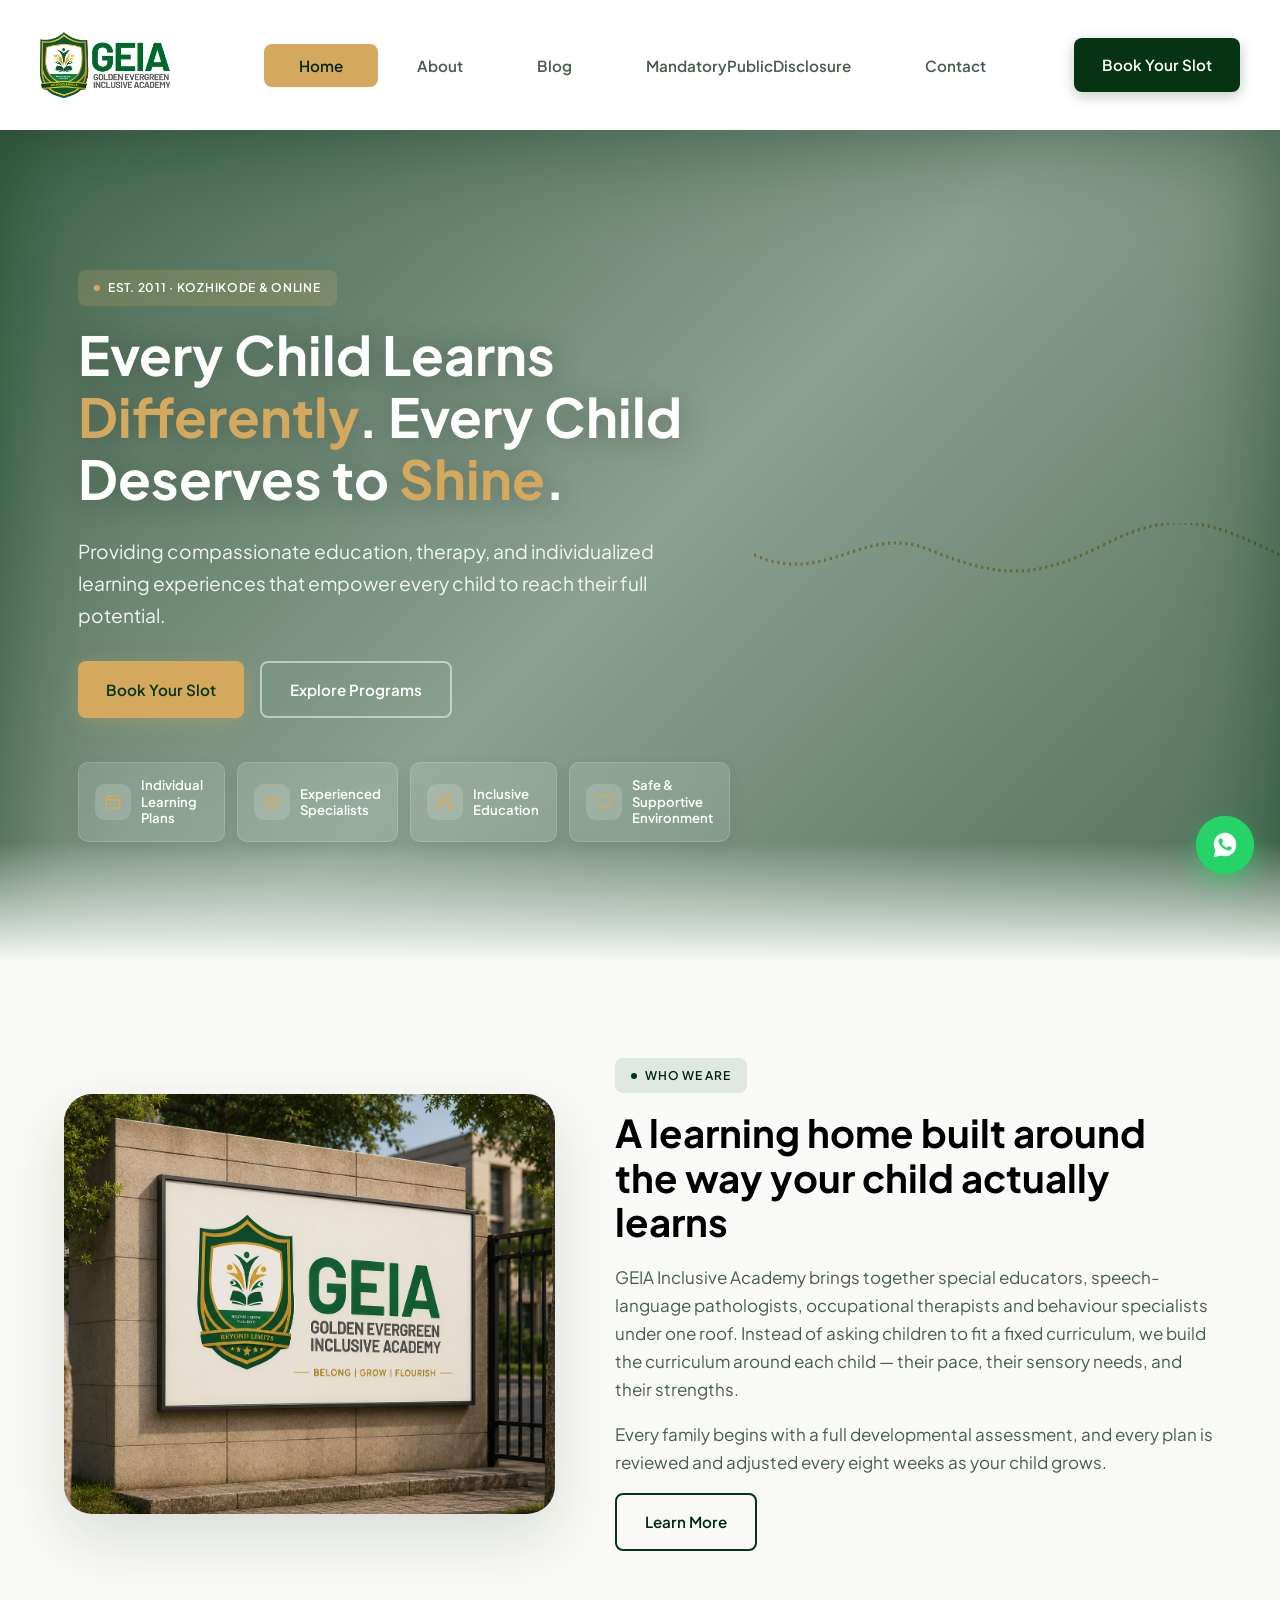
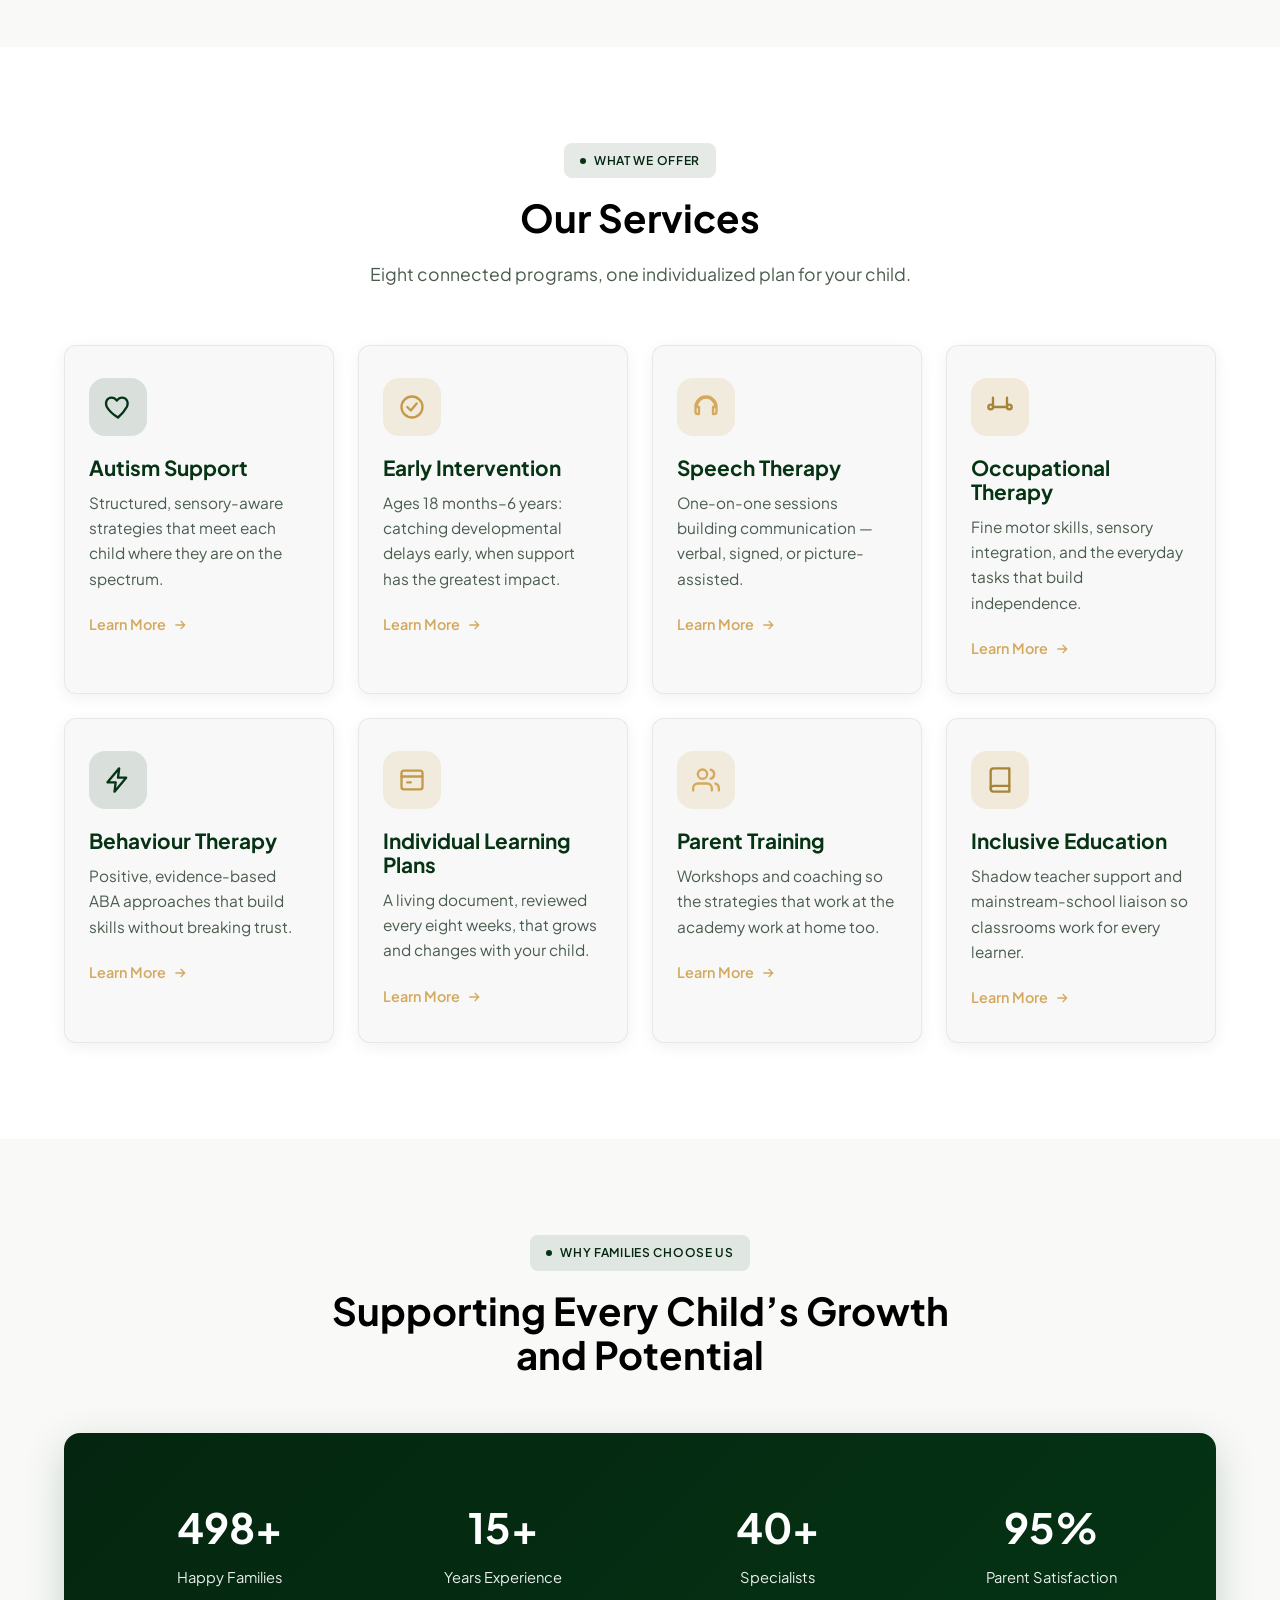
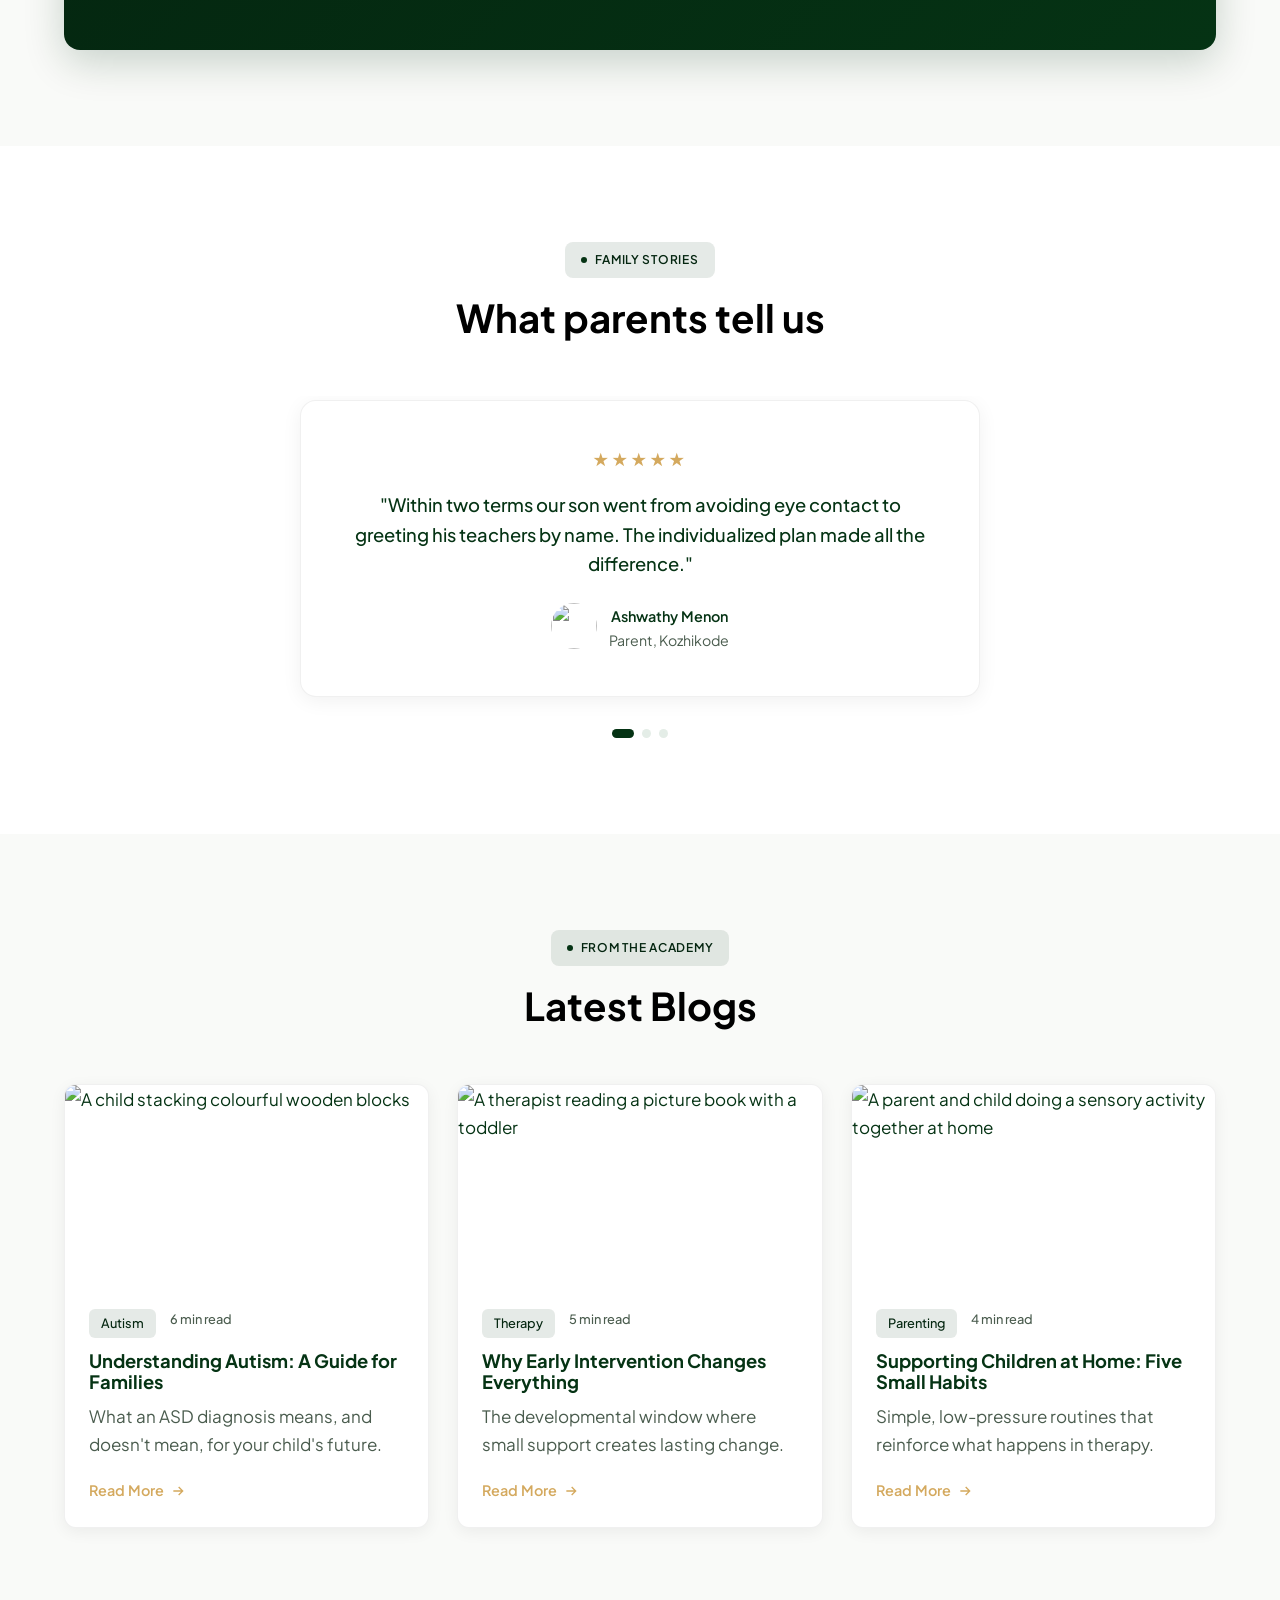
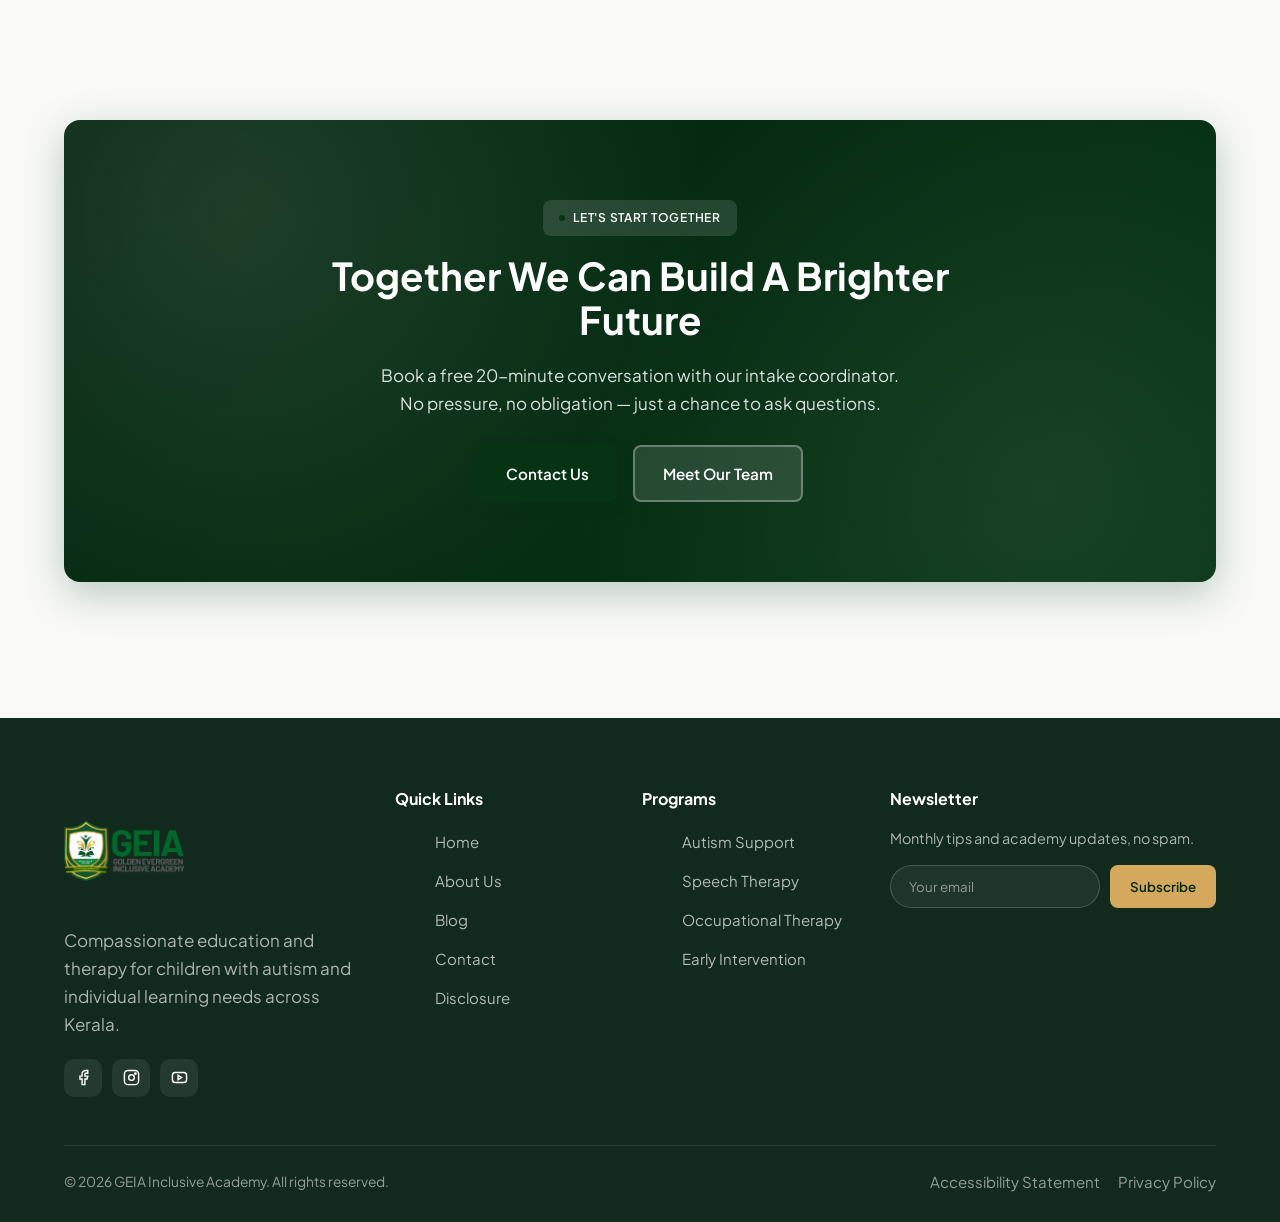
==== commit c22700fd: "5th" ====
--- a/index.html
+++ b/index.html
@@ -27,10 +27,10 @@
       <li><a href="blog.html">Blog</a></li>
        <li><a href="disclosure.html">MandatoryPublicDisclosure</a></li>
       <li><a href="contact.html">Contact</a></li>
-      
+      <li class="nav-book-mobile"><a href="contact.html" class="btn btn-gold" style="width:100%;text-align:center;">Book Your Slot</a></li>
     </ul>
     <div class="nav-actions">
-      <a href="contact.html" class="btn btn-gold">Book Your Slot</a>
+      <a href="contact.html" class="btn btn-gold nav-book-desktop">Book Your Slot</a>
       <button class="nav-toggle" aria-label="Toggle menu" aria-expanded="false"><span></span></button>
     </div>
   </nav>
--- a/style.css
+++ b/style.css
@@ -238,6 +238,7 @@
 .nav-links a:not(.brand):hover, .nav-links a:not(.brand).active { background: var(--accent); color: var(--primary-dark); }
 
 .nav-actions { display: flex; align-items: center; gap: 12px; }
+.nav-book-mobile { display: none; }
 .nav-toggle {
   display: none;
   background: var(--white);
@@ -810,27 +811,32 @@
   .trust-badges { grid-template-columns: repeat(2, 1fr); }
 }
 
-@media (max-width: 960px) {
+@media (max-width: 1024px) {
   .nav-toggle { display: flex; }
+  .nav-book-desktop { display: none; }
+  .nav-book-mobile { display: block; list-style: none; margin-top: 12px; }
+  .brand { padding-left: 10px; }
+  .nav-toggle { margin-right: 10px; }
   .nav-links {
     display: flex;
     flex-direction: column;
     position: fixed;
-    top: 0; right: 0;
+    top: 0; left: 0;
     height: 100vh;
     width: 280px;
     background: var(--white);
     padding: 80px 24px 24px;
-    box-shadow: -4px 0 24px rgba(0,0,0,0.1);
-    transform: translateX(100%);
+    box-shadow: 4px 0 24px rgba(0,0,0,0.1);
+    transform: translateX(-100%);
     transition: transform 0.3s ease;
     z-index: 300;
-    gap: 4px;
+    gap: 30px;
   }
   .nav.open .nav-links {
     transform: translateX(0);
   }
   .nav-links a { width: 100%; padding: 14px 16px; color: var(--ink); border-radius: 8px; }
+  .nav-links a.btn-gold { color: #fff; background: var(--primary); text-align: center; }
   .nav-links a:hover { background: rgba(5,51,20,0.08); color: var(--primary-dark); }
   .nav-links a:hover, .nav-links a.active { background: rgba(255,255,255,0.3); color: var(--primary-dark); box-shadow: none; }
   .nav-links { align-items: stretch; }
@@ -840,6 +846,8 @@
   .stats-band { grid-template-columns: repeat(2, 1fr); }
   .hero { padding: 100px 0 80px; min-height: 70vh; }
   .hero-content .hero-copy p.lead { font-size: 1.1rem; }
+  .hero-content { margin-left: 0; }
+  .hero-copy h1 { font-size: 2.4rem; }
 }
 
 @media (max-width: 640px) {
@@ -849,6 +857,9 @@
   .trust-badge { padding: 10px 12px; }
   .trust-badge span.label { font-size: 0.75rem; }
   .hero { padding: 80px 0 60px; min-height: 60vh; }
+  .hero-content { margin-left: 0; }
+  .hero-copy h1 { font-size: 2rem; }
+  .hero-content .hero-copy p.lead { font-size: 1rem; }
   .form-row { grid-template-columns: 1fr; }
   .gallery-grid { grid-template-columns: repeat(2, 1fr); }
   .gallery-grid .big { grid-column: span 2; grid-row: span 1; height: 200px; }
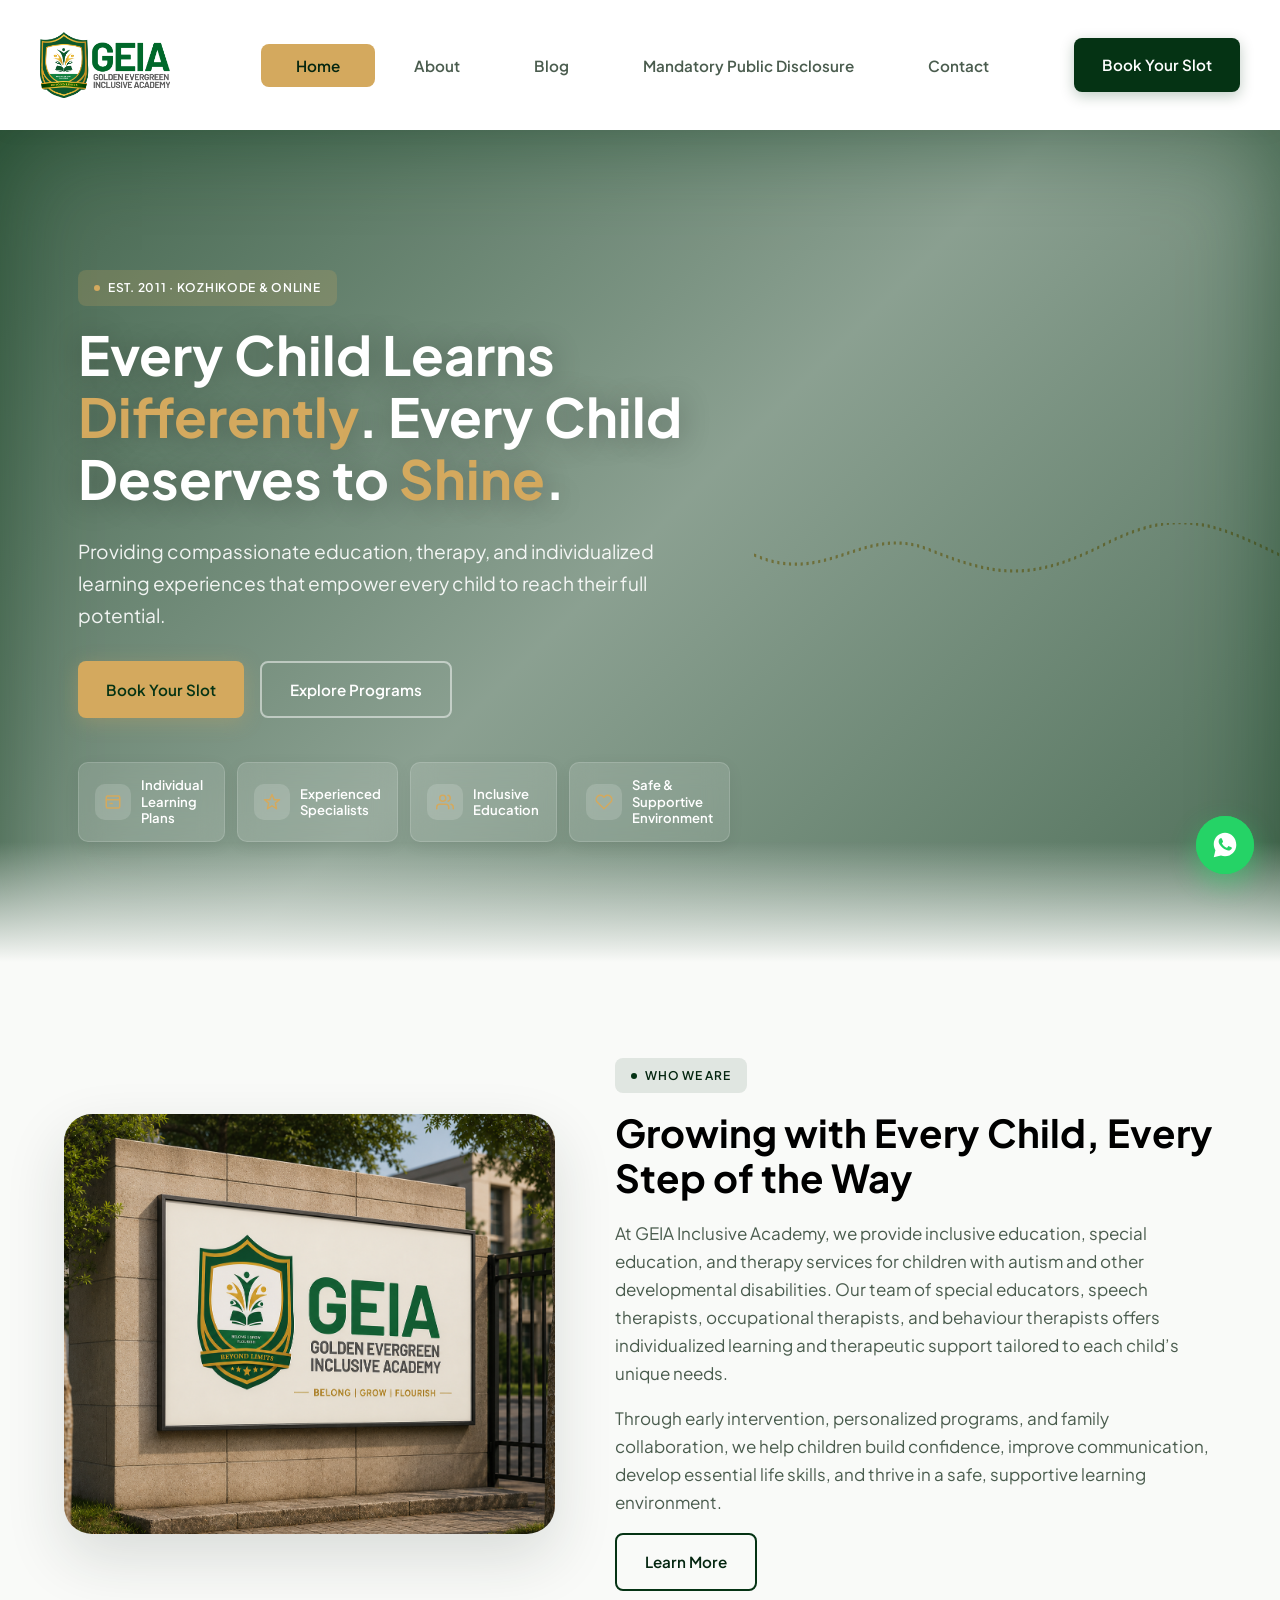
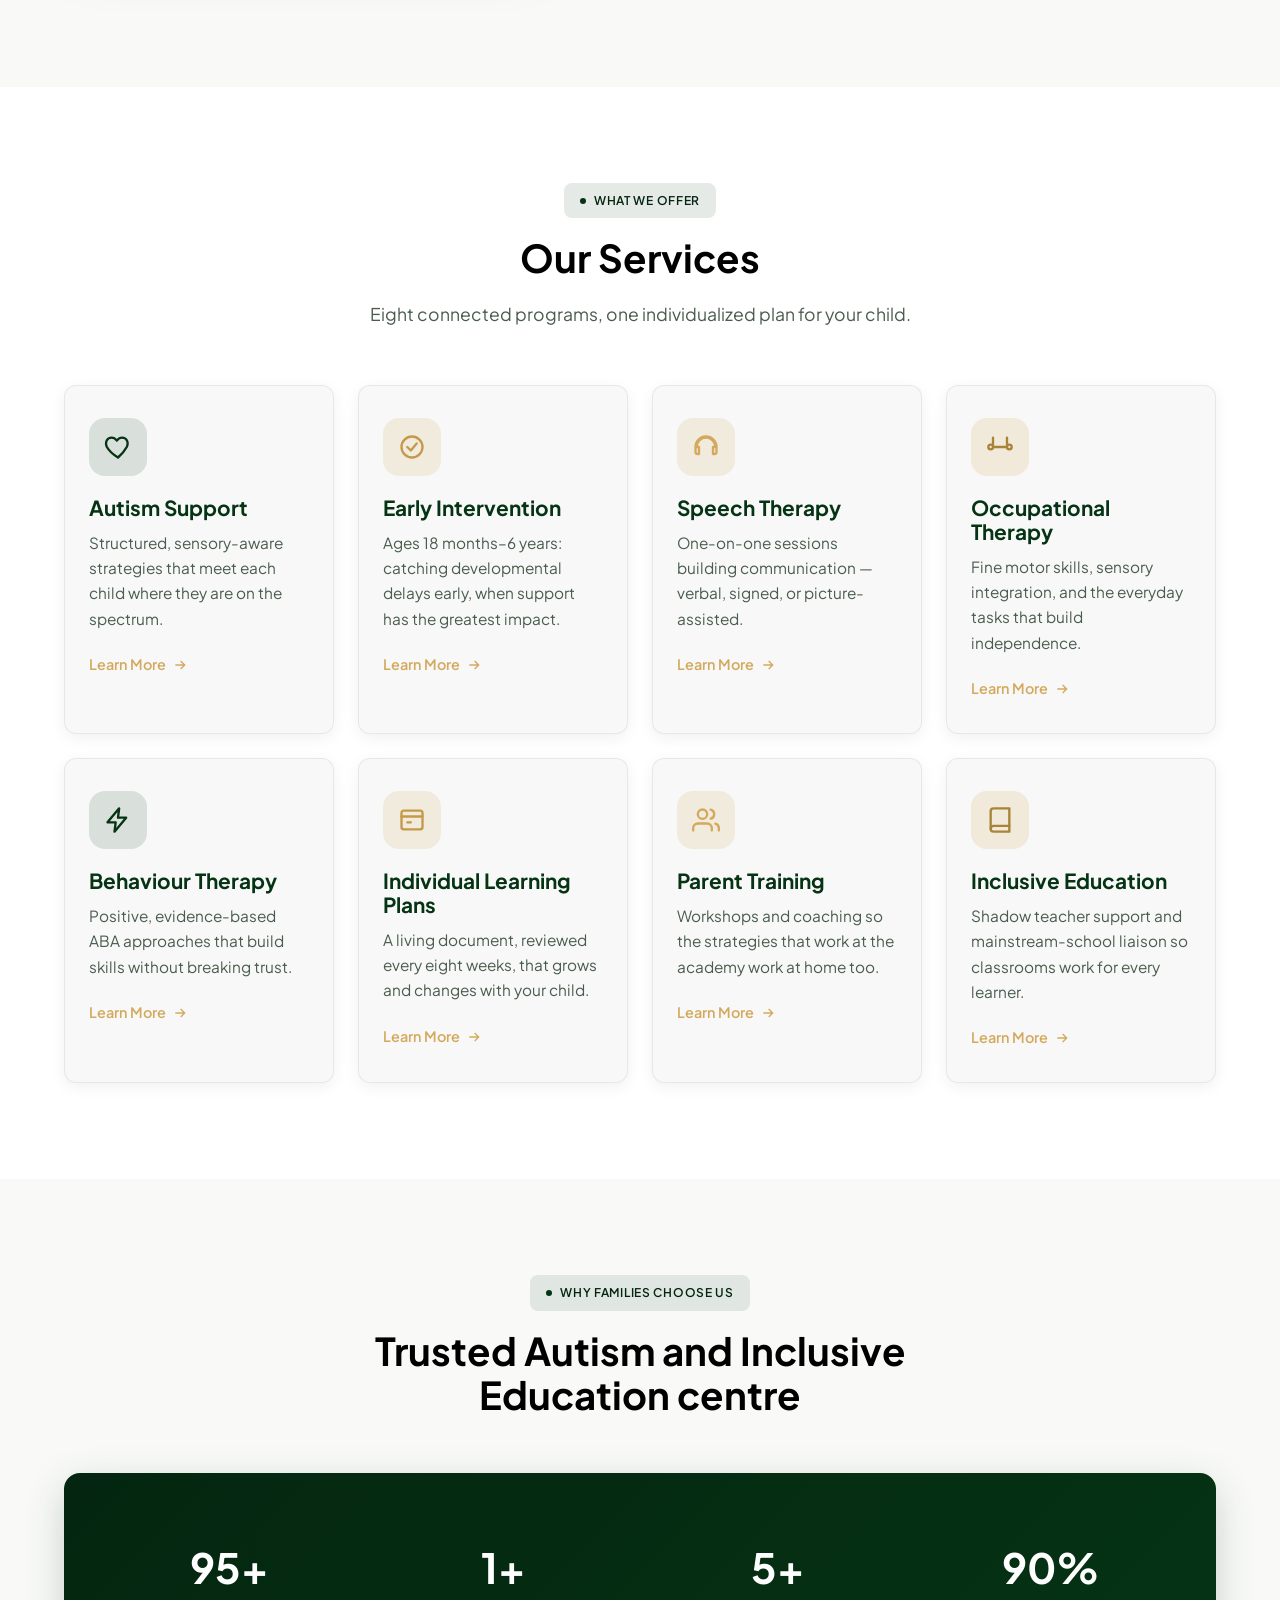
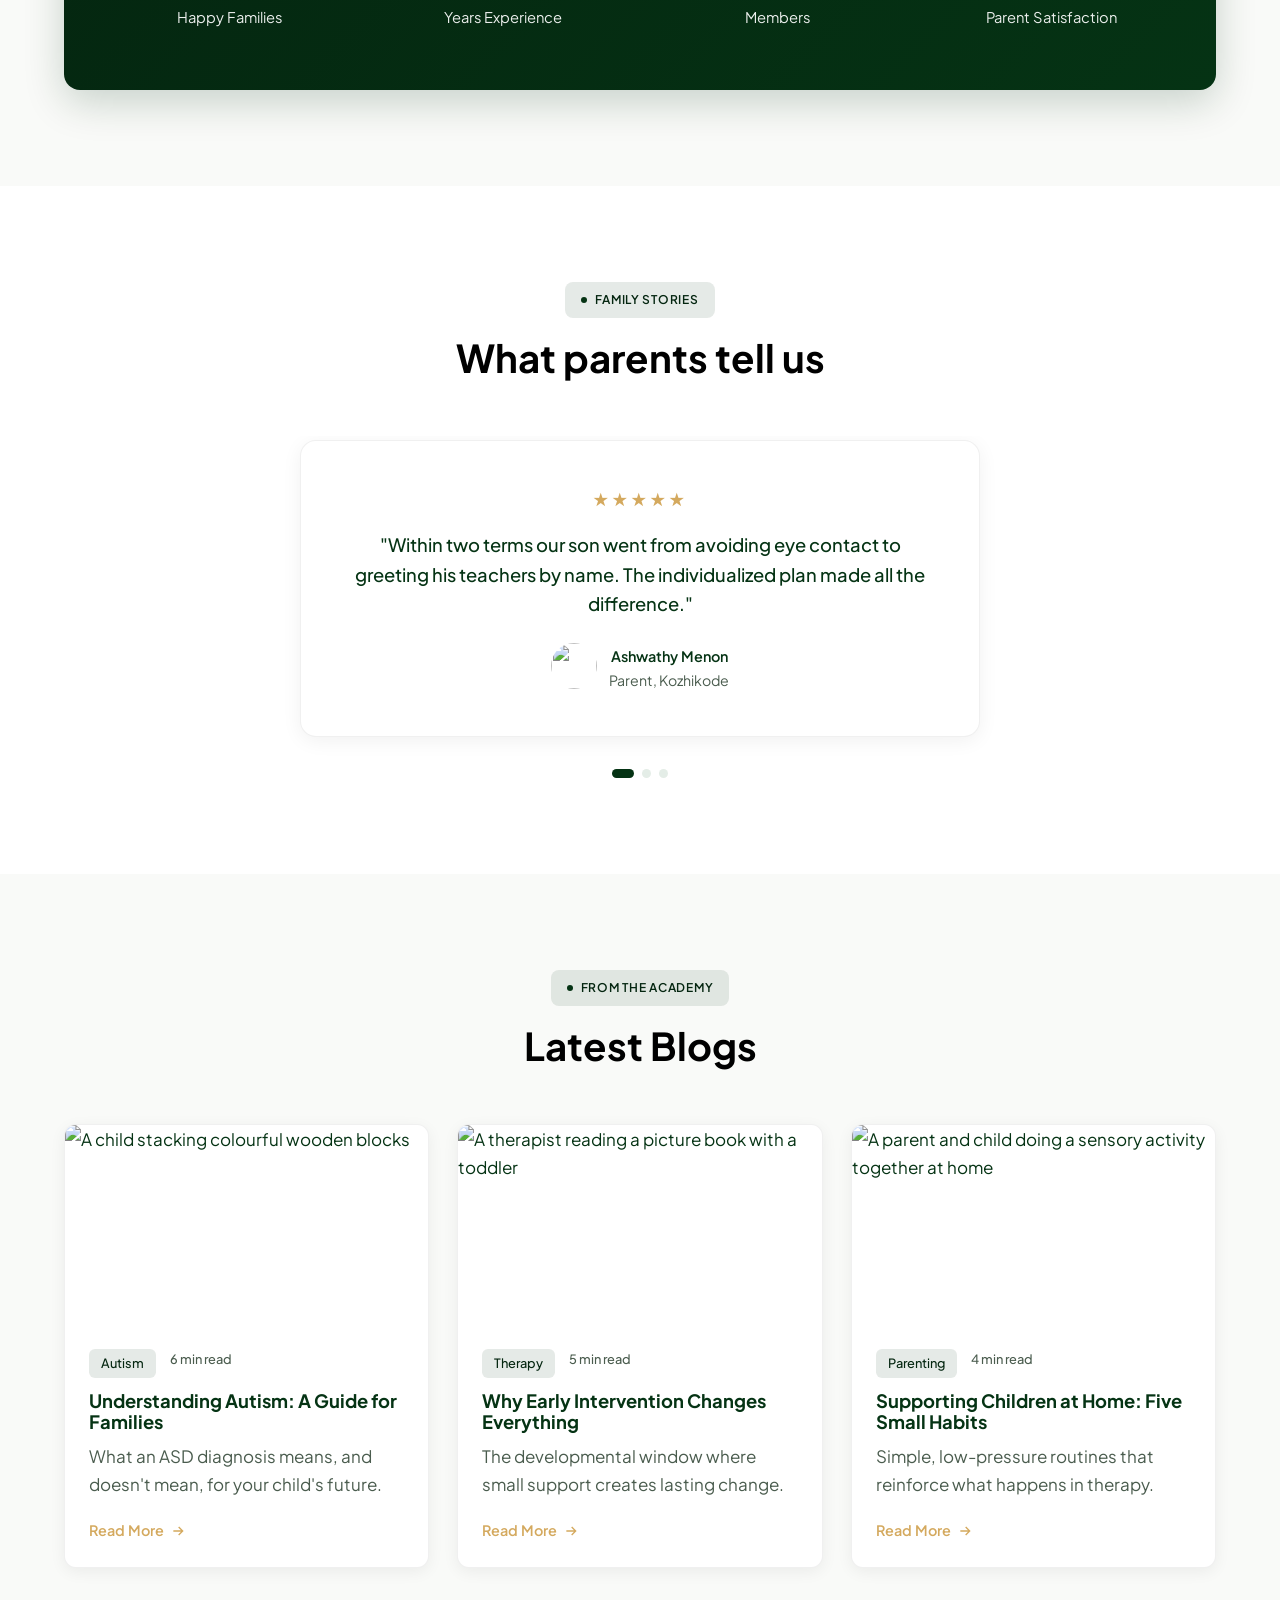
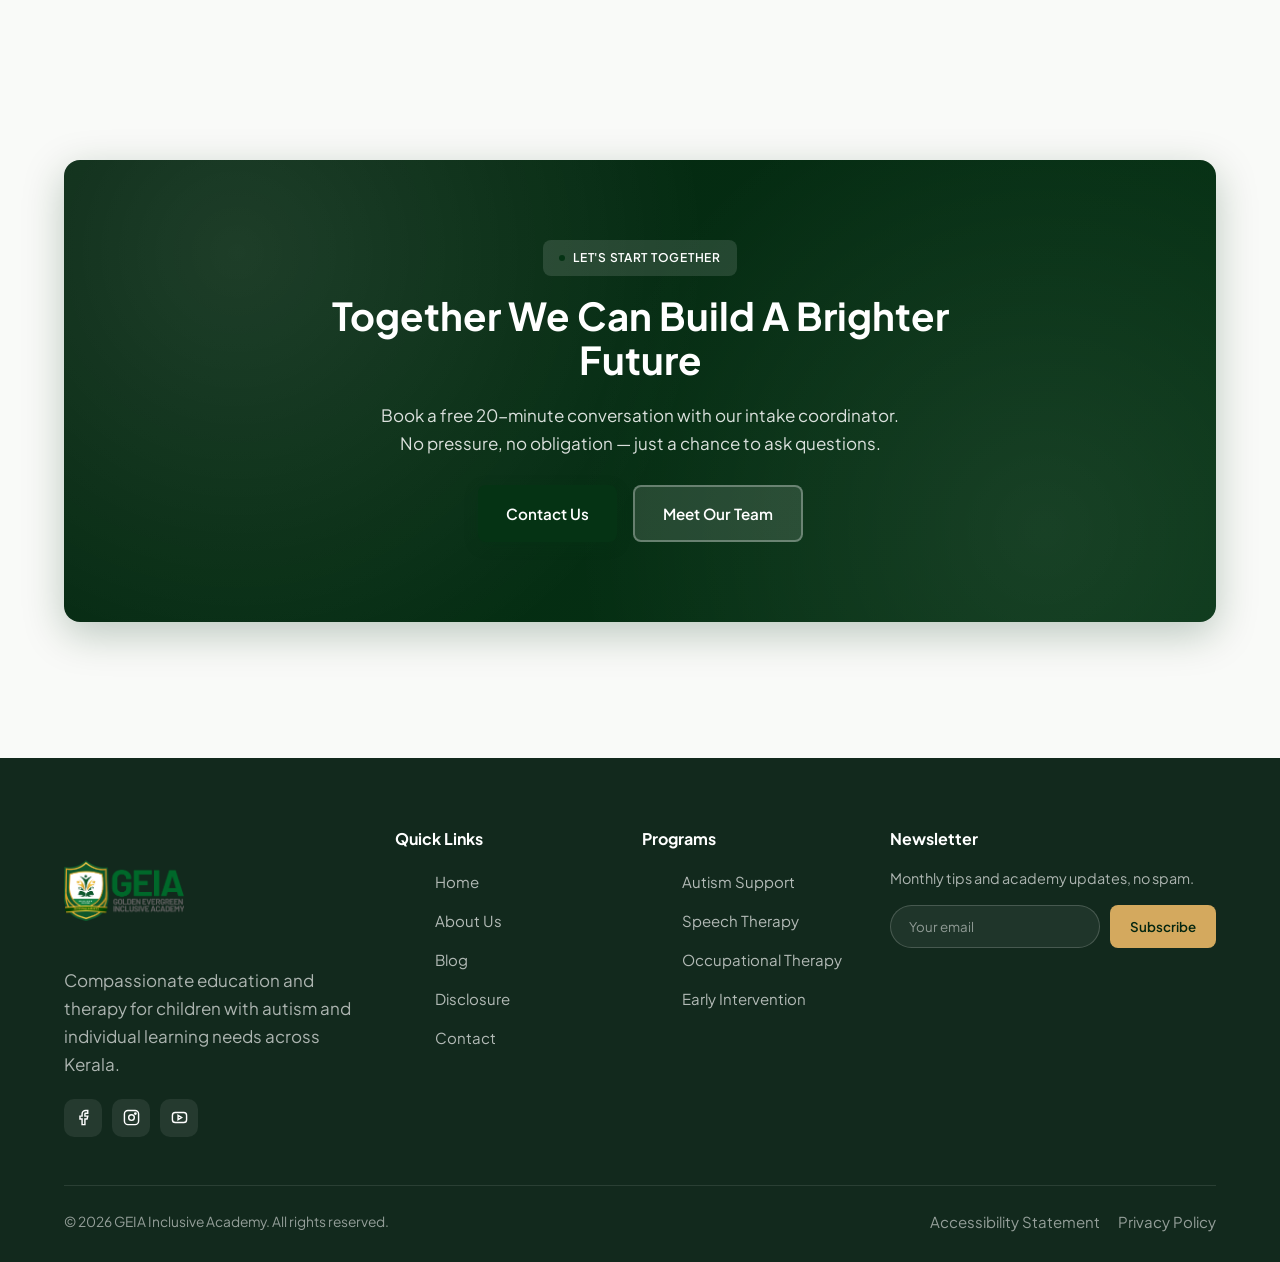
==== commit a431a44f: "2nd" ====
--- a/index.html
+++ b/index.html
@@ -25,7 +25,7 @@
       <li><a href="index.html">Home</a></li>
       <li><a href="about.html">About</a></li>
       <li><a href="blog.html">Blog</a></li>
-       <li><a href="disclosure.html">MandatoryPublicDisclosure</a></li>
+       <li><a href="disclosure.html">Mandatory Public Disclosure</a></li>
       <li><a href="contact.html">Contact</a></li>
       <li class="nav-book-mobile"><a href="contact.html" class="btn btn-gold" style="width:100%;text-align:center;">Book Your Slot</a></li>
     </ul>
@@ -89,9 +89,9 @@
       </div>
       <div class="reveal">
         <span class="eyebrow">Who we are</span>
-        <h2>A learning home built around the way your child actually learns</h2>
-        <p>GEIA Inclusive Academy brings together special educators, speech-language pathologists, occupational therapists and behaviour specialists under one roof. Instead of asking children to fit a fixed curriculum, we build the curriculum around each child &mdash; their pace, their sensory needs, and their strengths.</p>
-        <p>Every family begins with a full developmental assessment, and every plan is reviewed and adjusted every eight weeks as your child grows.</p>
+        <h2>Growing with Every Child, Every Step of the Way</h2>
+        <p>At GEIA Inclusive Academy, we provide inclusive education, special education, and therapy services for children with autism and other developmental disabilities. Our team of special educators, speech therapists, occupational therapists, and behaviour therapists offers individualized learning and therapeutic support tailored to each child’s unique needs.</p>
+        <p>Through early intervention, personalized programs, and family collaboration, we help children build confidence, improve communication, develop essential life skills, and thrive in a safe, supportive learning environment.</p>
         <a href="about.html" class="btn btn-gold-outline">Learn More</a>
       </div>
     </div>
@@ -172,12 +172,12 @@
     <div class="container">
       <div class="section-head center">
         <span class="eyebrow">Why families choose us</span>
-        <h2>Supporting Every Child’s Growth and Potential</h2>
+        <h2>Trusted Autism and Inclusive Education centre</h2>
       </div>
       <div class="stats-band reveal">
-        <div><span class="stat-num" data-count="500" data-suffix="+">0</span><span class="stat-label">Happy Families</span></div>
-        <div><span class="stat-num" data-count="15" data-suffix="+">0</span><span class="stat-label">Years Experience</span></div>
-        <div><span class="stat-num" data-count="40" data-suffix="+">0</span><span class="stat-label">Specialists</span></div>
+        <div><span class="stat-num" data-count="100" data-suffix="+">0</span><span class="stat-label">Happy Families</span></div>
+        <div><span class="stat-num" data-count="1" data-suffix="+">0</span><span class="stat-label">Years Experience</span></div>
+        <div><span class="stat-num" data-count="5" data-suffix="+">0</span><span class="stat-label">Members</span></div>
         <div><span class="stat-num" data-count="95" data-suffix="%">0</span><span class="stat-label">Parent Satisfaction</span></div>
       </div>
     </div>
@@ -297,7 +297,7 @@
         <p>Compassionate education and therapy for children with autism and individual learning needs across Kerala.</p>
         <div class="footer-social">
           <a href="#" aria-label="Facebook"><svg viewBox="0 0 24 24" fill="none" stroke="#fff" stroke-width="2"><path d="M18 2h-3a5 5 0 0 0-5 5v3H7v4h3v8h4v-8h3l1-4h-4V7a1 1 0 0 1 1-1h3z"/></svg></a>
-          <a href="#" aria-label="Instagram"><svg viewBox="0 0 24 24" fill="none" stroke="#fff" stroke-width="2"><rect x="2" y="2" width="20" height="20" rx="5"/><circle cx="12" cy="12" r="4"/><circle cx="17.5" cy="6.5" r="1"/></svg></a>
+          <a href="https://www.instagram.com/geia_ae/" aria-label="Instagram"><svg viewBox="0 0 24 24" fill="none" stroke="#fff" stroke-width="2"><rect x="2" y="2" width="20" height="20" rx="5"/><circle cx="12" cy="12" r="4"/><circle cx="17.5" cy="6.5" r="1"/></svg></a>
           <a href="#" aria-label="YouTube"><svg viewBox="0 0 24 24" fill="none" stroke="#fff" stroke-width="2"><rect x="2" y="5" width="20" height="14" rx="4"/><path d="M10 9l5 3-5 3z"/></svg></a>
         </div>
       </div>
@@ -307,8 +307,9 @@
           <li><a href="index.html">Home</a></li>
           <li><a href="about.html">About Us</a></li>
           <li><a href="blog.html">Blog</a></li>
+           <li><a href="disclosure.html">Disclosure</a></li>
           <li><a href="contact.html">Contact</a></li>
-          <li><a href="disclosure.html">Disclosure</a></li>
+          
         </ul>
       </div>
       <div>
--- a/style.css
+++ b/style.css
@@ -801,6 +801,20 @@
 .hover-lift { transition: transform 0.3s ease, box-shadow 0.3s ease; }
 .hover-lift:hover { transform: translateY(-4px); box-shadow: 0 8px 24px rgba(0,0,0,0.1); }
 
+/* ---------- Disclosure page ---------- */
+.disclosure-grid-2 { display: grid; grid-template-columns: 1fr 1fr; gap: 24px; }
+.disclosure-grid-3 { display: grid; grid-template-columns: 1fr 1fr 1fr; gap: 24px; text-align: center; }
+.disclosure-doc-item { display: flex; align-items: center; gap: 12px; padding: 14px; border: 1px solid var(--line); border-radius: 10px; }
+.disclosure-doc-num {
+  width: 40px; height: 40px; min-width: 40px;
+  border-radius: 10px;
+  background: rgba(5,51,20,0.1);
+  display: flex; align-items: center; justify-content: center;
+  color: var(--primary); font-weight: 700;
+}
+.disclosure-doc-text { flex: 1; font-size: 0.92rem; }
+.disclosure-doc-btn { padding: 6px 18px; font-size: 0.8rem; white-space: nowrap; }
+
 /* ===========================================================
    Responsive
    =========================================================== */
@@ -831,6 +845,7 @@
     transition: transform 0.3s ease;
     z-index: 300;
     gap: 30px;
+    overflow-y: auto;
   }
   .nav.open .nav-links {
     transform: translateX(0);
@@ -844,15 +859,23 @@
   .featured-article .thumb { min-height: 240px; }
   .grid-3 { grid-template-columns: repeat(2, 1fr); }
   .stats-band { grid-template-columns: repeat(2, 1fr); }
+  .disclosure-grid-3 { grid-template-columns: repeat(2, 1fr); }
   .hero { padding: 100px 0 80px; min-height: 70vh; }
   .hero-content .hero-copy p.lead { font-size: 1.1rem; }
   .hero-content { margin-left: 0; }
   .hero-copy h1 { font-size: 2.4rem; }
 }
 
+@media (max-width: 768px) {
+  .disclosure-grid-2 { grid-template-columns: 1fr; }
+  .disclosure-grid-3 { grid-template-columns: 1fr 1fr; }
+  .disclosure-doc-item { flex-wrap: wrap; }
+  .disclosure-doc-btn { width: 100%; justify-content: center; margin-top: 8px; }
+}
+
 @media (max-width: 640px) {
   .section { padding: 56px 0; }
-  .grid-3, .grid-4, .contact-cards { grid-template-columns: 1fr; }
+  .grid-3, .grid-4, .contact-cards, .blog-grid { grid-template-columns: 1fr; }
   .trust-badges { grid-template-columns: 1fr 1fr; gap: 8px; }
   .trust-badge { padding: 10px 12px; }
   .trust-badge span.label { font-size: 0.75rem; }
@@ -873,6 +896,11 @@
   .cta-band { padding: 48px 24px; }
   .page-hero { padding: 40px 0 36px; }
   .gallery-grid { grid-auto-rows: 130px; }
+  .disclosure-grid-3 { grid-template-columns: 1fr; }
+  .disclosure-doc-item { flex-direction: column; text-align: center; }
+  .disclosure-doc-item span:first-child { margin: 0 auto; }
+  .disclosure-card { padding: 24px 16px !important; }
+  .disclosure-stat-num { font-size: 1.8rem !important; }
 }
 
 @media (max-width: 420px) {
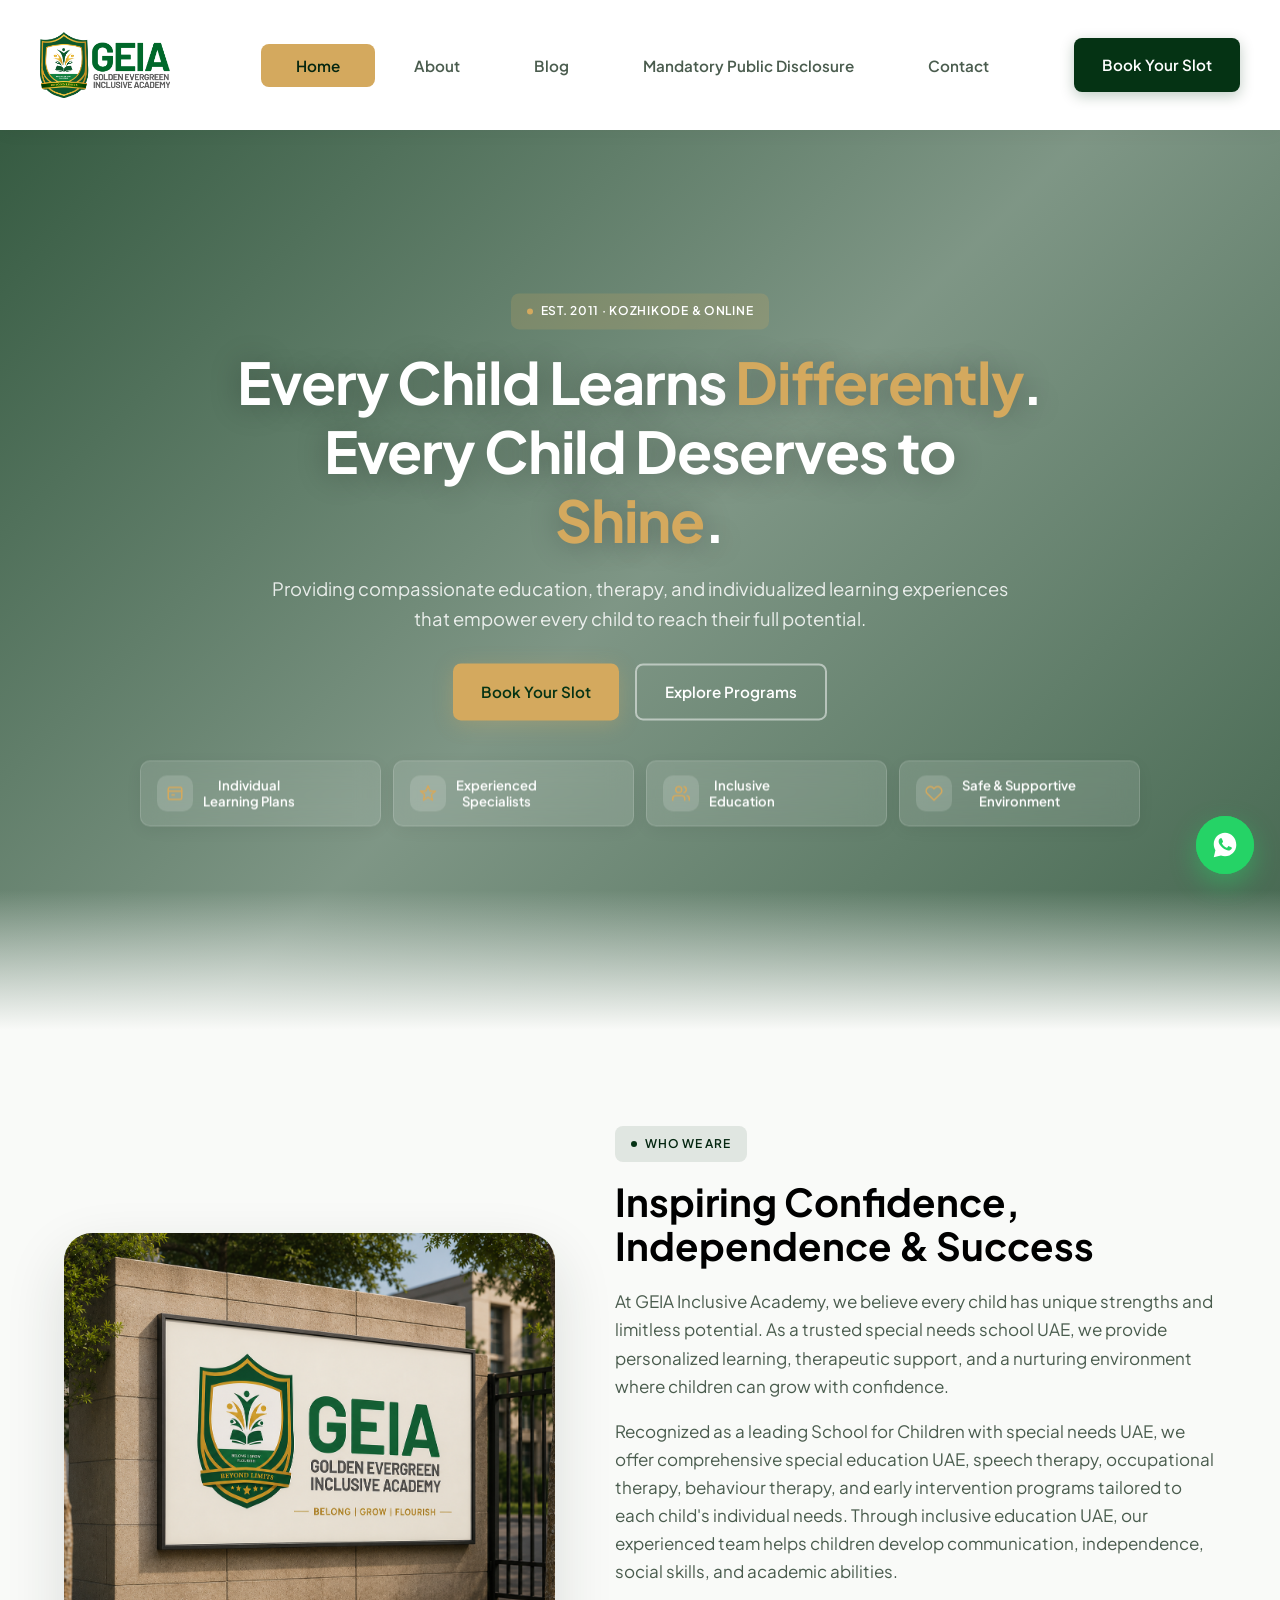
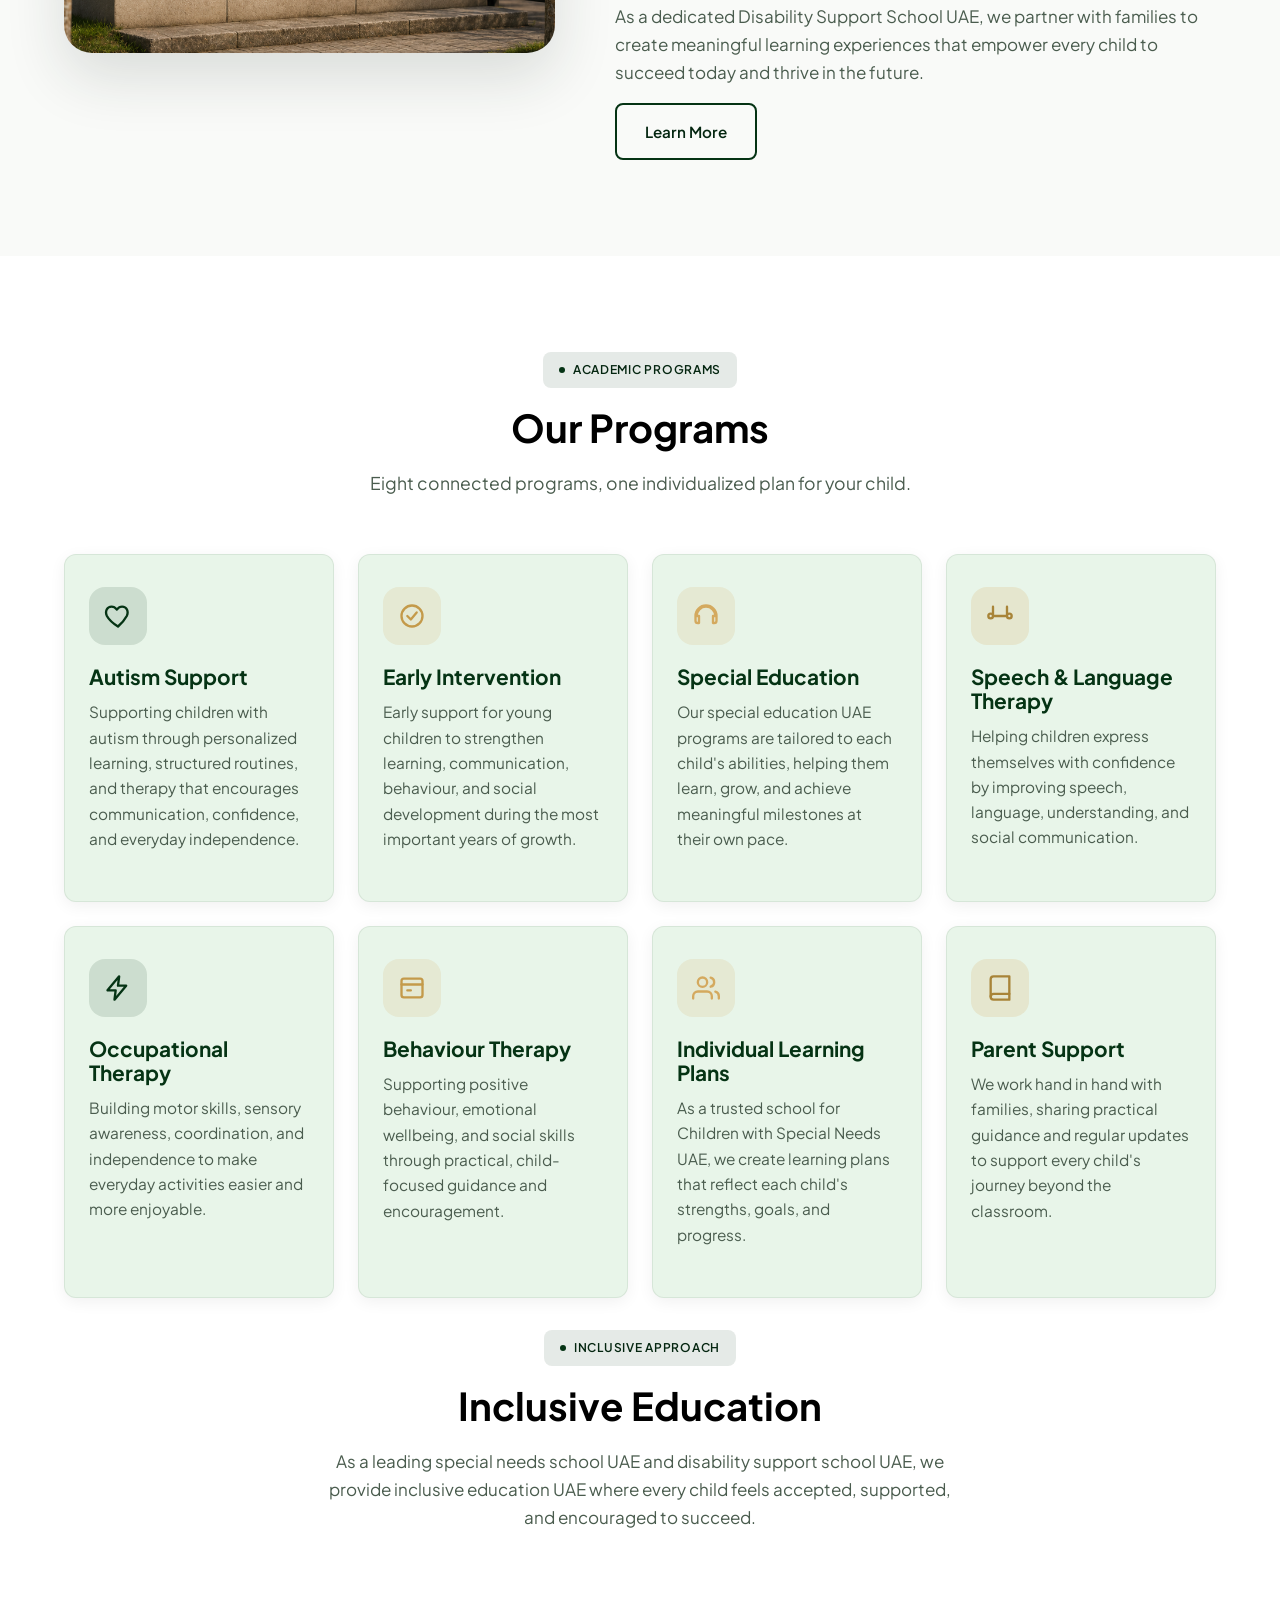
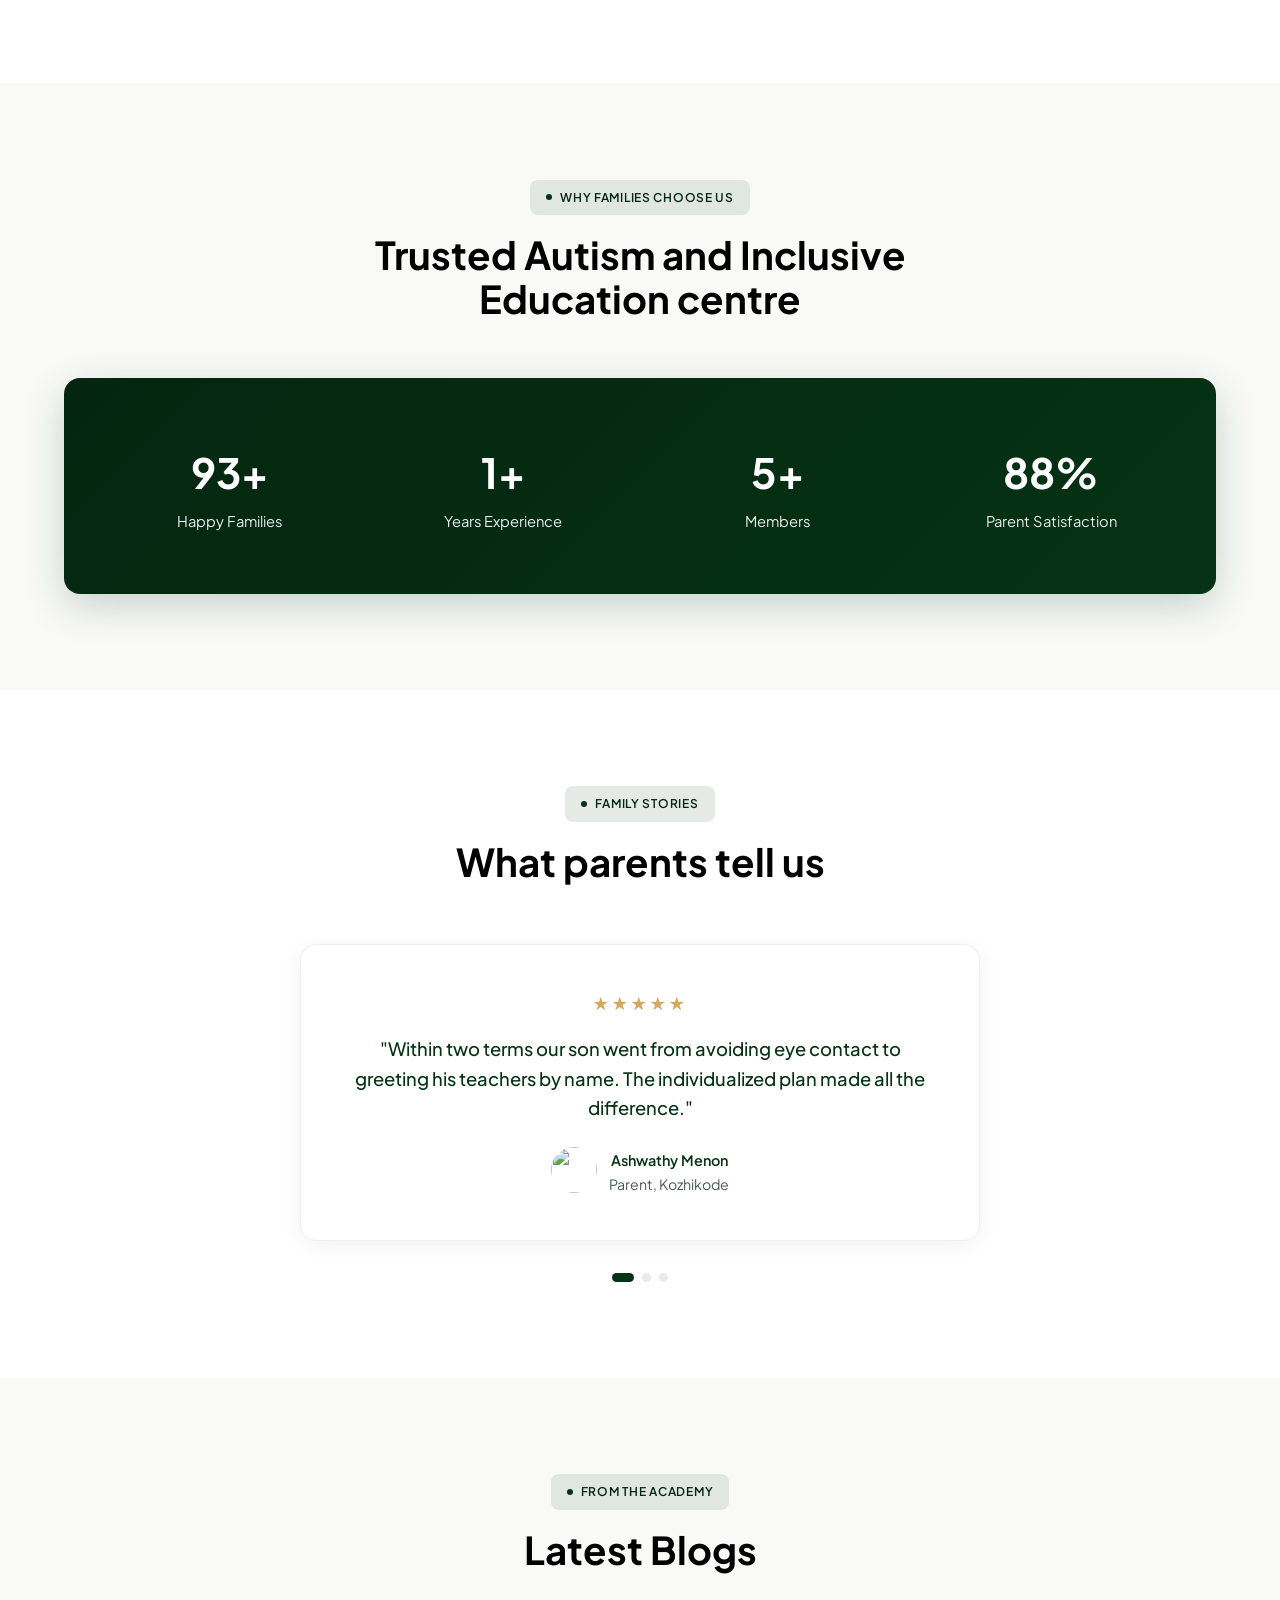
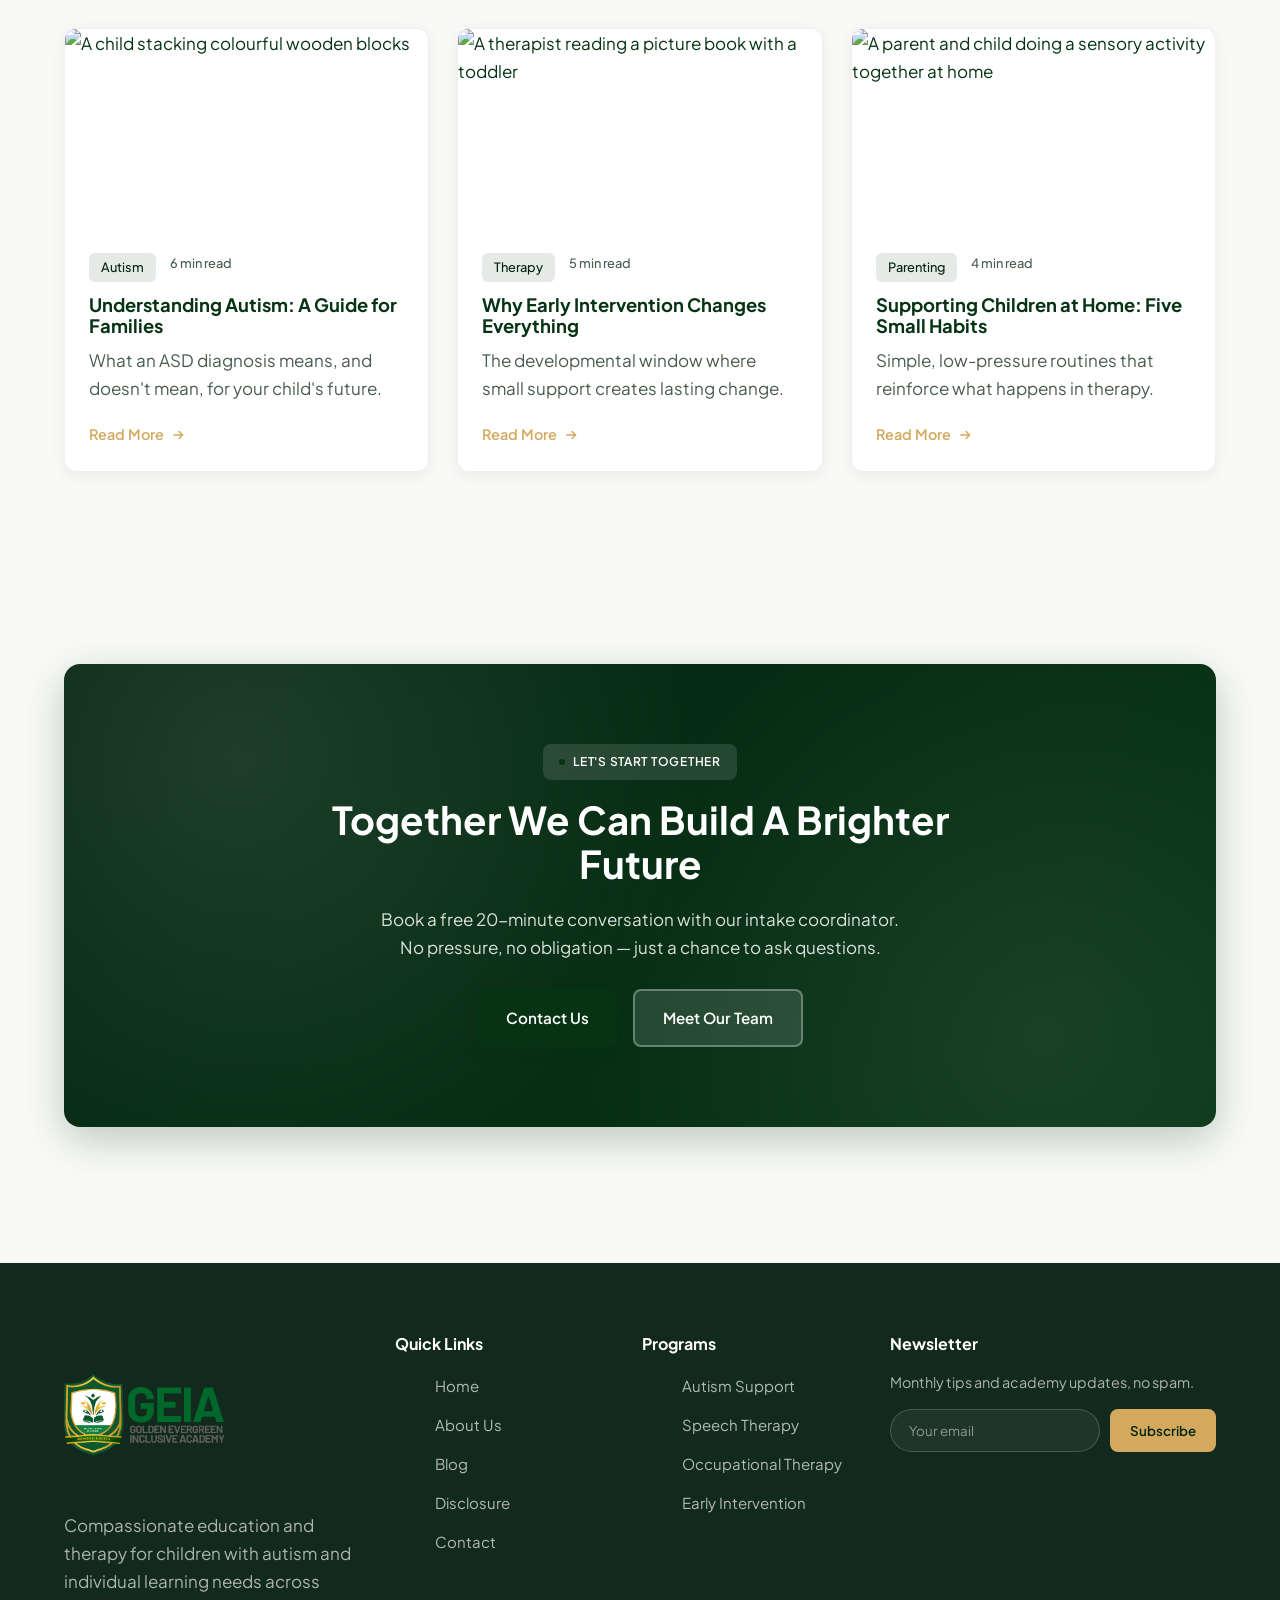
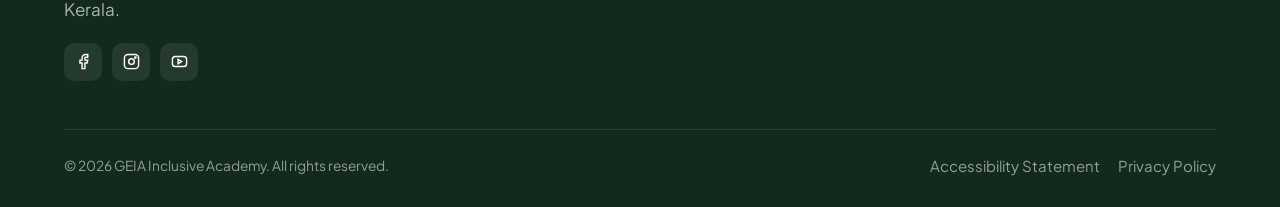
==== commit 6ce67eb6: "all clear" ====
--- a/index.html
+++ b/index.html
@@ -3,8 +3,8 @@
 <head>
 <meta charset="UTF-8">
 <meta name="viewport" content="width=device-width, initial-scale=1.0">
-<title>GEIA Inclusive Academy | Autism &amp; Individual Needs Education</title>
-<meta name="description" content="Compassionate autism support, early intervention, speech and occupational therapy, and individualized learning plans that help every child shine.">
+<title>Special Needs School UAE | GEIA Inclusive Academy</title>
+<meta name="description" content="GEIA Inclusive Academy is a Special Needs School UAE where children receive personalized education, autism support, and therapy in a safe and welcoming environment.">
 <link rel="icon" type="image/png" href="images/geia logo.png">
 <link rel="preconnect" href="https://fonts.googleapis.com">
 <link href="https://fonts.googleapis.com/css2?family=Plus+Jakarta+Sans:wght@400;500;600;700;800&display=swap" rel="stylesheet">
@@ -42,16 +42,16 @@
   <!-- ===================== HERO ===================== -->
   <section class="hero">
     <div class="hero-video-bg">
-      <video autoplay muted loop playsinline poster="">
+      <video autoplay muted loop playsinline preload="metadata" poster="">
         <source src="./videos/bg-video.mp4" type="video/mp4">
       </video>
       <div class="hero-video-overlay"></div>
     </div>
-    <div class="container hero-content">
+    <div class="hero-content">
       <div class="hero-copy">
         <span class="eyebrow">Est. 2011 &middot; Kozhikode &amp; Online</span>
-        <h1>Every Child Learns <span class="text-gold">Differently</span>. Every Child Deserves to <span class="text-gold">Shine</span>.</h1>
-        <p class="lead">Providing compassionate education, therapy, and individualized learning experiences that empower every child to reach their full potential.</p>
+        <h1>Every Child Learns <span class="text-gold">Differently</span>.<br>Every Child Deserves to<br><span class="text-gold">Shine</span>.</h1>
+        <p class="lead">Providing compassionate education, therapy, and individualized learning experiences<br> that empower every child to reach their full potential.</p>
         <div class="hero-actions">
           <a href="contact.html" class="btn btn-gold">Book Your Slot</a>
           <a href="#services" class="btn btn-gold-outline">Explore Programs</a>
@@ -76,9 +76,6 @@
         </div>
       </div>
     </div>
-    <svg class="growth-path" viewBox="0 0 1440 60" preserveAspectRatio="none" aria-hidden="true">
-      <path d="M0,30 C 200,60 300,0 480,25 S 760,55 960,20 S 1260,0 1440,30" fill="none" stroke="#d4a95e" stroke-width="3"/>
-    </svg>
   </section>
 
   <!-- ===================== ABOUT PREVIEW ===================== -->
@@ -89,9 +86,10 @@
       </div>
       <div class="reveal">
         <span class="eyebrow">Who we are</span>
-        <h2>Growing with Every Child, Every Step of the Way</h2>
-        <p>At GEIA Inclusive Academy, we provide inclusive education, special education, and therapy services for children with autism and other developmental disabilities. Our team of special educators, speech therapists, occupational therapists, and behaviour therapists offers individualized learning and therapeutic support tailored to each child’s unique needs.</p>
-        <p>Through early intervention, personalized programs, and family collaboration, we help children build confidence, improve communication, develop essential life skills, and thrive in a safe, supportive learning environment.</p>
+        <h2>Inspiring Confidence, Independence & Success</h2>
+        <p>At GEIA Inclusive Academy, we believe every child has unique strengths and limitless potential. As a trusted special needs school UAE, we provide personalized learning, therapeutic support, and a nurturing environment where children can grow with confidence.</p>
+        <p>Recognized as a leading School for Children with special needs UAE, we offer comprehensive special education UAE, speech therapy, occupational therapy, behaviour therapy, and early intervention programs tailored to each child's individual needs. Through inclusive education UAE, our experienced team helps children develop communication, independence, social skills, and academic abilities.</p>
+        <p>As a dedicated Disability Support School UAE, we partner with families to create meaningful learning experiences that empower every child to succeed today and thrive in the future.</p>
         <a href="about.html" class="btn btn-gold-outline">Learn More</a>
       </div>
     </div>
@@ -101,8 +99,8 @@
   <section class="section" id="services" style="background:var(--white);">
     <div class="container">
       <div class="section-head center">
-        <span class="eyebrow">What we offer</span>
-        <h2>Our Services</h2>
+        <span class="eyebrow">Academic Programs</span>
+        <h2>Our Programs</h2>
         <p class="lead">Eight connected programs, one individualized plan for your child.</p>
       </div>
       <div class="grid-4">
@@ -110,59 +108,56 @@
         <div class="service-card reveal">
           <span class="service-icon tone-blue" aria-hidden="true"><svg viewBox="0 0 24 24" fill="none" stroke="currentColor" stroke-width="2" stroke-linecap="round" stroke-linejoin="round"><path d="M12 21s-7-4.35-9.5-9C.6 8 2.6 4 6.5 4c2 0 3.3 1 4.5 2.5C12.2 5 13.5 4 15.5 4 19.4 4 21.4 8 19.5 12 17 16.65 12 21 12 21z"/></svg></span>
           <h3>Autism Support</h3>
-          <p>Structured, sensory-aware strategies that meet each child where they are on the spectrum.</p>
-          <a href="about.html" class="card-link">Learn More <svg viewBox="0 0 24 24" fill="none" stroke="currentColor" stroke-width="2"><path d="M5 12h14M13 6l6 6-6 6"/></svg></a>
+          <p>Supporting children with autism through personalized learning, structured routines, and therapy that encourages communication, confidence, and everyday independence.</p>
         </div>
 
         <div class="service-card reveal">
           <span class="service-icon tone-green" aria-hidden="true"><svg viewBox="0 0 24 24" fill="none" stroke="currentColor" stroke-width="2" stroke-linecap="round" stroke-linejoin="round"><circle cx="12" cy="12" r="9"/><path d="M8 12l3 3 5-6"/></svg></span>
           <h3>Early Intervention</h3>
-          <p>Ages 18 months&ndash;6 years: catching developmental delays early, when support has the greatest impact.</p>
-          <a href="about.html" class="card-link">Learn More <svg viewBox="0 0 24 24" fill="none" stroke="currentColor" stroke-width="2"><path d="M5 12h14M13 6l6 6-6 6"/></svg></a>
+          <p>Early support for young children to strengthen learning, communication, behaviour, and social development during the most important years of growth.</p>
         </div>
 
         <div class="service-card reveal">
           <span class="service-icon tone-coral" aria-hidden="true"><svg viewBox="0 0 24 24" fill="none" stroke="currentColor" stroke-width="2" stroke-linecap="round" stroke-linejoin="round"><path d="M12 3a9 9 0 0 0-9 9v4a2 2 0 0 0 2 2h1v-6H4a8 8 0 0 1 16 0h-2v6h1a2 2 0 0 0 2-2v-4a9 9 0 0 0-9-9z"/></svg></span>
-          <h3>Speech Therapy</h3>
-          <p>One-on-one sessions building communication &mdash; verbal, signed, or picture-assisted.</p>
-          <a href="about.html" class="card-link">Learn More <svg viewBox="0 0 24 24" fill="none" stroke="currentColor" stroke-width="2"><path d="M5 12h14M13 6l6 6-6 6"/></svg></a>
+          <h3>Special Education</h3>
+          <p>Our special education UAE programs are tailored to each child's abilities, helping them learn, grow, and achieve meaningful milestones at their own pace.</p>
         </div>
 
         <div class="service-card reveal">
           <span class="service-icon tone-gold" aria-hidden="true"><svg viewBox="0 0 24 24" fill="none" stroke="currentColor" stroke-width="2" stroke-linecap="round" stroke-linejoin="round"><path d="M6 12h12M6 12a2 2 0 1 1-4 0 2 2 0 0 1 4 0zm12 0a2 2 0 1 0 4 0 2 2 0 0 0-4 0zM6 12V4m12 8V4"/></svg></span>
+          <h3>Speech &amp; Language Therapy</h3>
+          <p>Helping children express themselves with confidence by improving speech, language, understanding, and social communication.</p>
+        </div>
+
+        <div class="service-card reveal">
+          <span class="service-icon tone-blue" aria-hidden="true"><svg viewBox="0 0 24 24" fill="none" stroke="currentColor" stroke-width="2" stroke-linecap="round" stroke-linejoin="round"><path d="M13 2L3 14h7l-1 8 10-12h-7l1-8z"/></svg></span>
           <h3>Occupational Therapy</h3>
-          <p>Fine motor skills, sensory integration, and the everyday tasks that build independence.</p>
-          <a href="about.html" class="card-link">Learn More <svg viewBox="0 0 24 24" fill="none" stroke="currentColor" stroke-width="2"><path d="M5 12h14M13 6l6 6-6 6"/></svg></a>
-        </div>
-
-        <div class="service-card reveal">
-          <span class="service-icon tone-blue" aria-hidden="true"><svg viewBox="0 0 24 24" fill="none" stroke="currentColor" stroke-width="2" stroke-linecap="round" stroke-linejoin="round"><path d="M13 2L3 14h7l-1 8 10-12h-7l1-8z"/></svg></span>
+          <p>Building motor skills, sensory awareness, coordination, and independence to make everyday activities easier and more enjoyable.</p>
+        </div>
+
+        <div class="service-card reveal">
+          <span class="service-icon tone-green" aria-hidden="true"><svg viewBox="0 0 24 24" fill="none" stroke="currentColor" stroke-width="2" stroke-linecap="round" stroke-linejoin="round"><rect x="3" y="4" width="18" height="16" rx="2"/><path d="M3 9h18M8 14h3"/></svg></span>
           <h3>Behaviour Therapy</h3>
-          <p>Positive, evidence-based ABA approaches that build skills without breaking trust.</p>
-          <a href="about.html" class="card-link">Learn More <svg viewBox="0 0 24 24" fill="none" stroke="currentColor" stroke-width="2"><path d="M5 12h14M13 6l6 6-6 6"/></svg></a>
-        </div>
-
-        <div class="service-card reveal">
-          <span class="service-icon tone-green" aria-hidden="true"><svg viewBox="0 0 24 24" fill="none" stroke="currentColor" stroke-width="2" stroke-linecap="round" stroke-linejoin="round"><rect x="3" y="4" width="18" height="16" rx="2"/><path d="M3 9h18M8 14h3"/></svg></span>
+          <p>Supporting positive behaviour, emotional wellbeing, and social skills through practical, child-focused guidance and encouragement.</p>
+        </div>
+
+        <div class="service-card reveal">
+          <span class="service-icon tone-coral" aria-hidden="true"><svg viewBox="0 0 24 24" fill="none" stroke="currentColor" stroke-width="2" stroke-linecap="round" stroke-linejoin="round"><path d="M17 21v-2a4 4 0 0 0-4-4H5a4 4 0 0 0-4 4v2"/><circle cx="9" cy="7" r="4"/><path d="M23 21v-2a4 4 0 0 0-3-3.87M16 3.13a4 4 0 0 1 0 7.75"/></svg></span>
           <h3>Individual Learning Plans</h3>
-          <p>A living document, reviewed every eight weeks, that grows and changes with your child.</p>
-          <a href="about.html" class="card-link">Learn More <svg viewBox="0 0 24 24" fill="none" stroke="currentColor" stroke-width="2"><path d="M5 12h14M13 6l6 6-6 6"/></svg></a>
-        </div>
-
-        <div class="service-card reveal">
-          <span class="service-icon tone-coral" aria-hidden="true"><svg viewBox="0 0 24 24" fill="none" stroke="currentColor" stroke-width="2" stroke-linecap="round" stroke-linejoin="round"><path d="M17 21v-2a4 4 0 0 0-4-4H5a4 4 0 0 0-4 4v2"/><circle cx="9" cy="7" r="4"/><path d="M23 21v-2a4 4 0 0 0-3-3.87M16 3.13a4 4 0 0 1 0 7.75"/></svg></span>
-          <h3>Parent Training</h3>
-          <p>Workshops and coaching so the strategies that work at the academy work at home too.</p>
-          <a href="about.html" class="card-link">Learn More <svg viewBox="0 0 24 24" fill="none" stroke="currentColor" stroke-width="2"><path d="M5 12h14M13 6l6 6-6 6"/></svg></a>
+          <p>As a trusted school for Children with Special Needs UAE, we create learning plans that reflect each child's strengths, goals, and progress.</p>
         </div>
 
         <div class="service-card reveal">
           <span class="service-icon tone-gold" aria-hidden="true"><svg viewBox="0 0 24 24" fill="none" stroke="currentColor" stroke-width="2" stroke-linecap="round" stroke-linejoin="round"><path d="M4 19.5A2.5 2.5 0 0 1 6.5 17H20"/><path d="M6.5 2H20v20H6.5A2.5 2.5 0 0 1 4 19.5v-15A2.5 2.5 0 0 1 6.5 2z"/></svg></span>
-          <h3>Inclusive Education</h3>
-          <p>Shadow teacher support and mainstream-school liaison so classrooms work for every learner.</p>
-          <a href="about.html" class="card-link">Learn More <svg viewBox="0 0 24 24" fill="none" stroke="currentColor" stroke-width="2"><path d="M5 12h14M13 6l6 6-6 6"/></svg></a>
-        </div>
-
+          <h3>Parent Support</h3>
+          <p>We work hand in hand with families, sharing practical guidance and regular updates to support every child's journey beyond the classroom.</p>
+        </div>
+
+      </div>
+      <div class="section-head center" style="margin-top:2rem;">
+        <span class="eyebrow">Inclusive Approach</span>
+        <h2>Inclusive Education</h2>
+        <p>As a leading special needs school UAE and disability support school UAE, we provide inclusive education UAE where every child feels accepted, supported, and encouraged to succeed.</p>
       </div>
     </div>
   </section>
@@ -290,8 +285,8 @@
     <div class="footer-grid">
       <div class="footer-brand">
         <a href="index.html" class="brand" style="color:#fff;">
-          <span class="brand-mark" aria-hidden="true" style="width:120px; height:120px; border-radius:24px;">
-            <img src="images/geia logo.png" alt="GEIA Inclusive Academy logo" style="width:120px; height:120px; object-fit:contain;">
+          <span class="brand-mark" aria-hidden="true" style="width:160px; height:160px; border-radius:24px;">
+            <img src="images/geia logo.png" alt="GEIA Inclusive Academy logo" style="width:160px; height:160px; object-fit:contain;">
           </span>
         </a>
         <p>Compassionate education and therapy for children with autism and individual learning needs across Kerala.</p>
--- a/style.css
+++ b/style.css
@@ -266,10 +266,9 @@
 .hero {
   position: relative;
   overflow: hidden;
-  padding: 140px 0 120px;
-  min-height: 85vh;
-  display: flex;
-  align-items: center;
+  padding: 0 0 60px;
+  height: 100vh;
+  min-height: 100vh;
 }
 .hero-video-bg {
   position: absolute;
@@ -277,38 +276,45 @@
   z-index: 0;
 }
 .hero-video-bg video {
-  width: 100%;
-  height: 100%;
+  width: 120%;
+  height: 120%;
   object-fit: cover;
+  transform: scale(1.1);
 }
 .hero-video-overlay {
   position: absolute;
   inset: 0;
-  background: linear-gradient(135deg, rgba(5,51,20,0.75) 0%, rgba(5,51,20,0.45) 50%, rgba(5,51,20,0.7) 100%);
-  box-shadow: inset 0 0 100px rgba(5,51,20,0.5);
+  background: linear-gradient(135deg, rgba(5,51,20,0.8) 0%, rgba(5,51,20,0.5) 50%, rgba(5,51,20,0.75) 100%);
 }
 .hero::after {
   content: '';
   position: absolute;
   bottom: 0; left: 0; right: 0;
-  height: 120px;
+  height: 140px;
   background: linear-gradient(to top, var(--bg), transparent);
   pointer-events: none;
   z-index: 1;
 }
 .hero-content {
-  position: relative;
+  position: absolute;
+  top: 50%;
+  left: 50%;
+  transform: translate(-50%, -50%);
   z-index: 2;
-  max-width: 800px;
-  margin-left: 54px;
-}
-.hero-content .hero-copy h1 { color: #fff; text-shadow: 0 2px 30px rgba(0,0,0,0.3); }
+  width: 100%;
+  max-width: 1000px;
+  text-align: center;
+  overflow: visible;
+}
+.hero-content .hero-copy { text-align: center; }
+.hero-content .hero-copy h1 { color: #fff; text-shadow: 0 2px 30px rgba(0,0,0,0.3); font-size: clamp(2rem, 4.5vw, 3.8rem); line-height: 1.2; letter-spacing: -0.02em; margin-bottom: 20px; }
 .hero-content .hero-copy h1 .text-gold { color: #d4a95e; }
 .hero-content .hero-copy h1 .text-green { color: #d4a95e; }
-.hero-content .hero-copy p.lead { font-size: 1.2rem; max-width: 620px; color: rgba(255,255,255,0.9); }
-.hero-actions { display: flex; gap: 16px; flex-wrap: wrap; margin-top: 30px; }
+.hero-content .hero-copy p.lead { font-size: 1.15rem; color: rgba(255,255,255,0.85); line-height: 1.6; margin-bottom: 0; }
+.hero-actions { display: flex; gap: 16px; flex-wrap: wrap; margin-top: 30px; justify-content: center; }
 .hero-content .eyebrow { background: rgba(212,169,94,0.2); color:white; }
 .hero-content .eyebrow::before { background: var(--accent); }
+.hero-content .trust-badges { margin-top: 40px; }
 .hero-content .trust-badge { background: rgba(255,255,255,0.12); backdrop-filter: blur(12px); border-color: rgba(255,255,255,0.15); }
 .hero-content .trust-badge:hover { border-color: var(--accent); }
 .hero-content .trust-badge .label { color: #fff; }
@@ -324,6 +330,7 @@
   grid-template-columns: repeat(4, 1fr);
   gap: 12px;
   margin-top: 44px;
+  margin-bottom: 40px;
 }
 .trust-badge {
   display: flex;
@@ -351,16 +358,13 @@
 /* ---------- Hero video background ---------- */
 
 /* ---------- Growth Path divider (signature) ---------- */
-.growth-path { display: block; width: 100%; height: 64px; margin-top: -1px; }
-.growth-path path { stroke-dasharray: 6 10; stroke: var(--accent) !important; }
-
 /* ---------- Cards / Services ---------- */
 .grid-2, .blog-grid { display: grid; grid-template-columns: 1fr 1fr; gap: 32px; }
 .grid-3 { display: grid; grid-template-columns: repeat(3, 1fr); gap: 28px; }
 .grid-4 { display: grid; grid-template-columns: repeat(4, 1fr); gap: 24px; }
 
 .service-card {
-  background: rgba(5,51,20,0.03);
+  background: #e8f5e9;
   border-radius: 12px;
   padding: 32px 24px;
   box-shadow: 0 4px 16px rgba(0,0,0,0.06);
@@ -589,7 +593,8 @@
 
 /* ---------- Page hero (inner pages) ---------- */
 .page-hero {
-  padding: 100px 0 80px;
+  padding: 140px 0 120px;
+  min-height: 50vh;
   text-align: center;
   position: relative;
   overflow: hidden;
@@ -860,7 +865,7 @@
   .grid-3 { grid-template-columns: repeat(2, 1fr); }
   .stats-band { grid-template-columns: repeat(2, 1fr); }
   .disclosure-grid-3 { grid-template-columns: repeat(2, 1fr); }
-  .hero { padding: 100px 0 80px; min-height: 70vh; }
+  .hero { padding: 0 0 60px; min-height: 80vh; }
   .hero-content .hero-copy p.lead { font-size: 1.1rem; }
   .hero-content { margin-left: 0; }
   .hero-copy h1 { font-size: 2.4rem; }
@@ -879,7 +884,8 @@
   .trust-badges { grid-template-columns: 1fr 1fr; gap: 8px; }
   .trust-badge { padding: 10px 12px; }
   .trust-badge span.label { font-size: 0.75rem; }
-  .hero { padding: 80px 0 60px; min-height: 60vh; }
+  .hero::after { height: 100px; }
+  .hero { padding: 0 0 50px; min-height: 75vh; }
   .hero-content { margin-left: 0; }
   .hero-copy h1 { font-size: 2rem; }
   .hero-content .hero-copy p.lead { font-size: 1rem; }
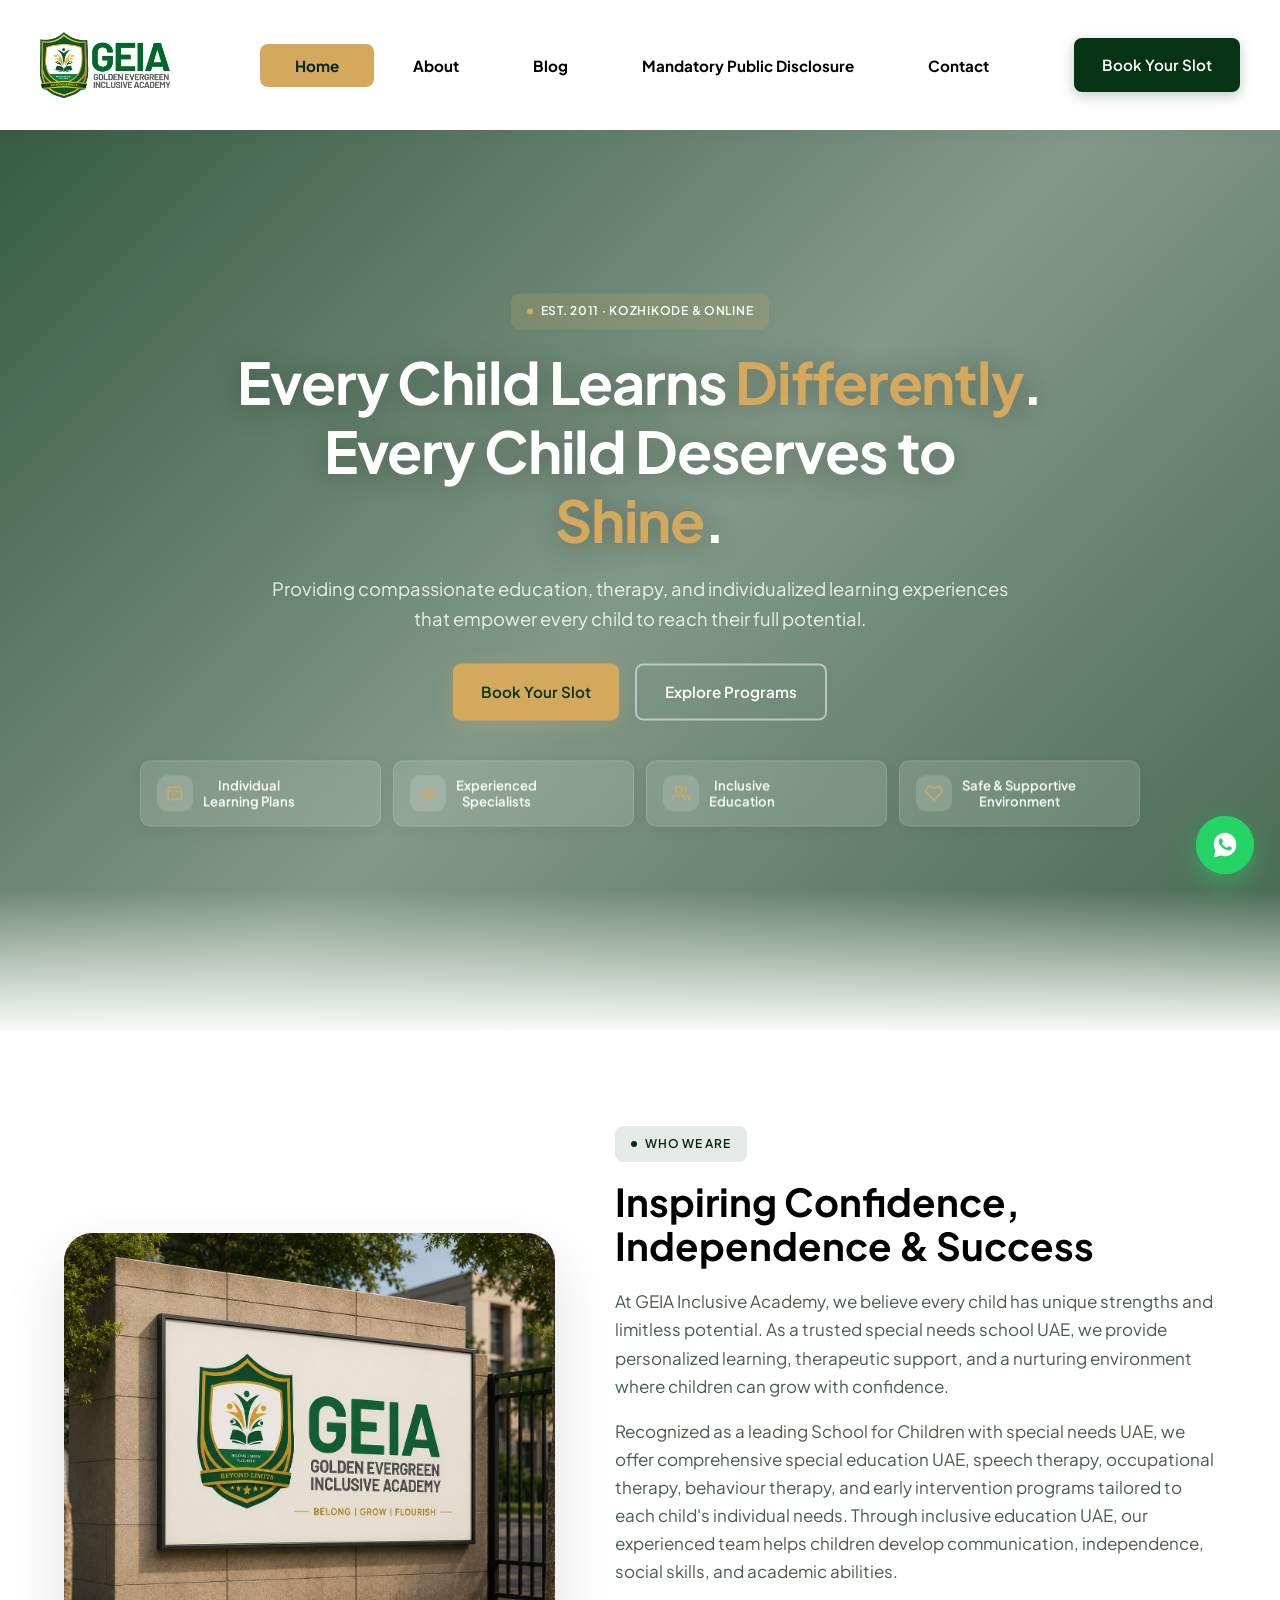
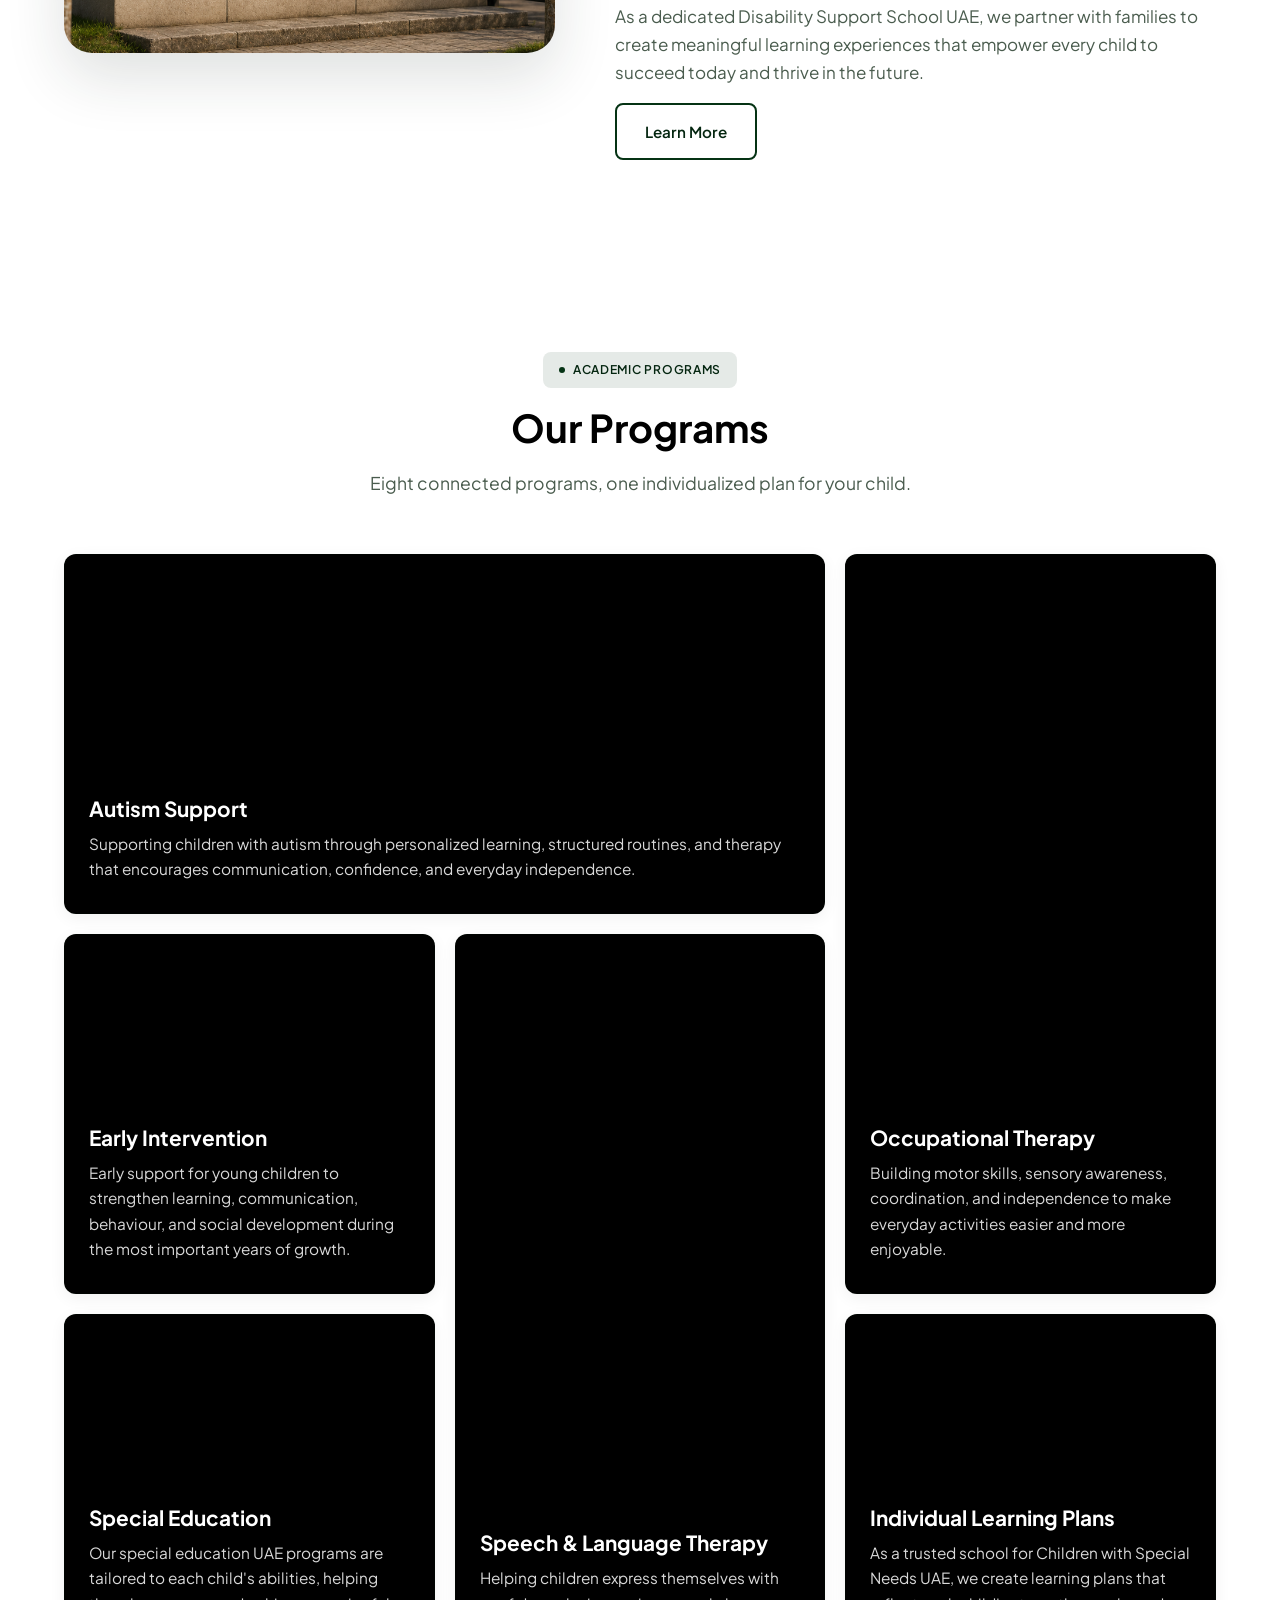
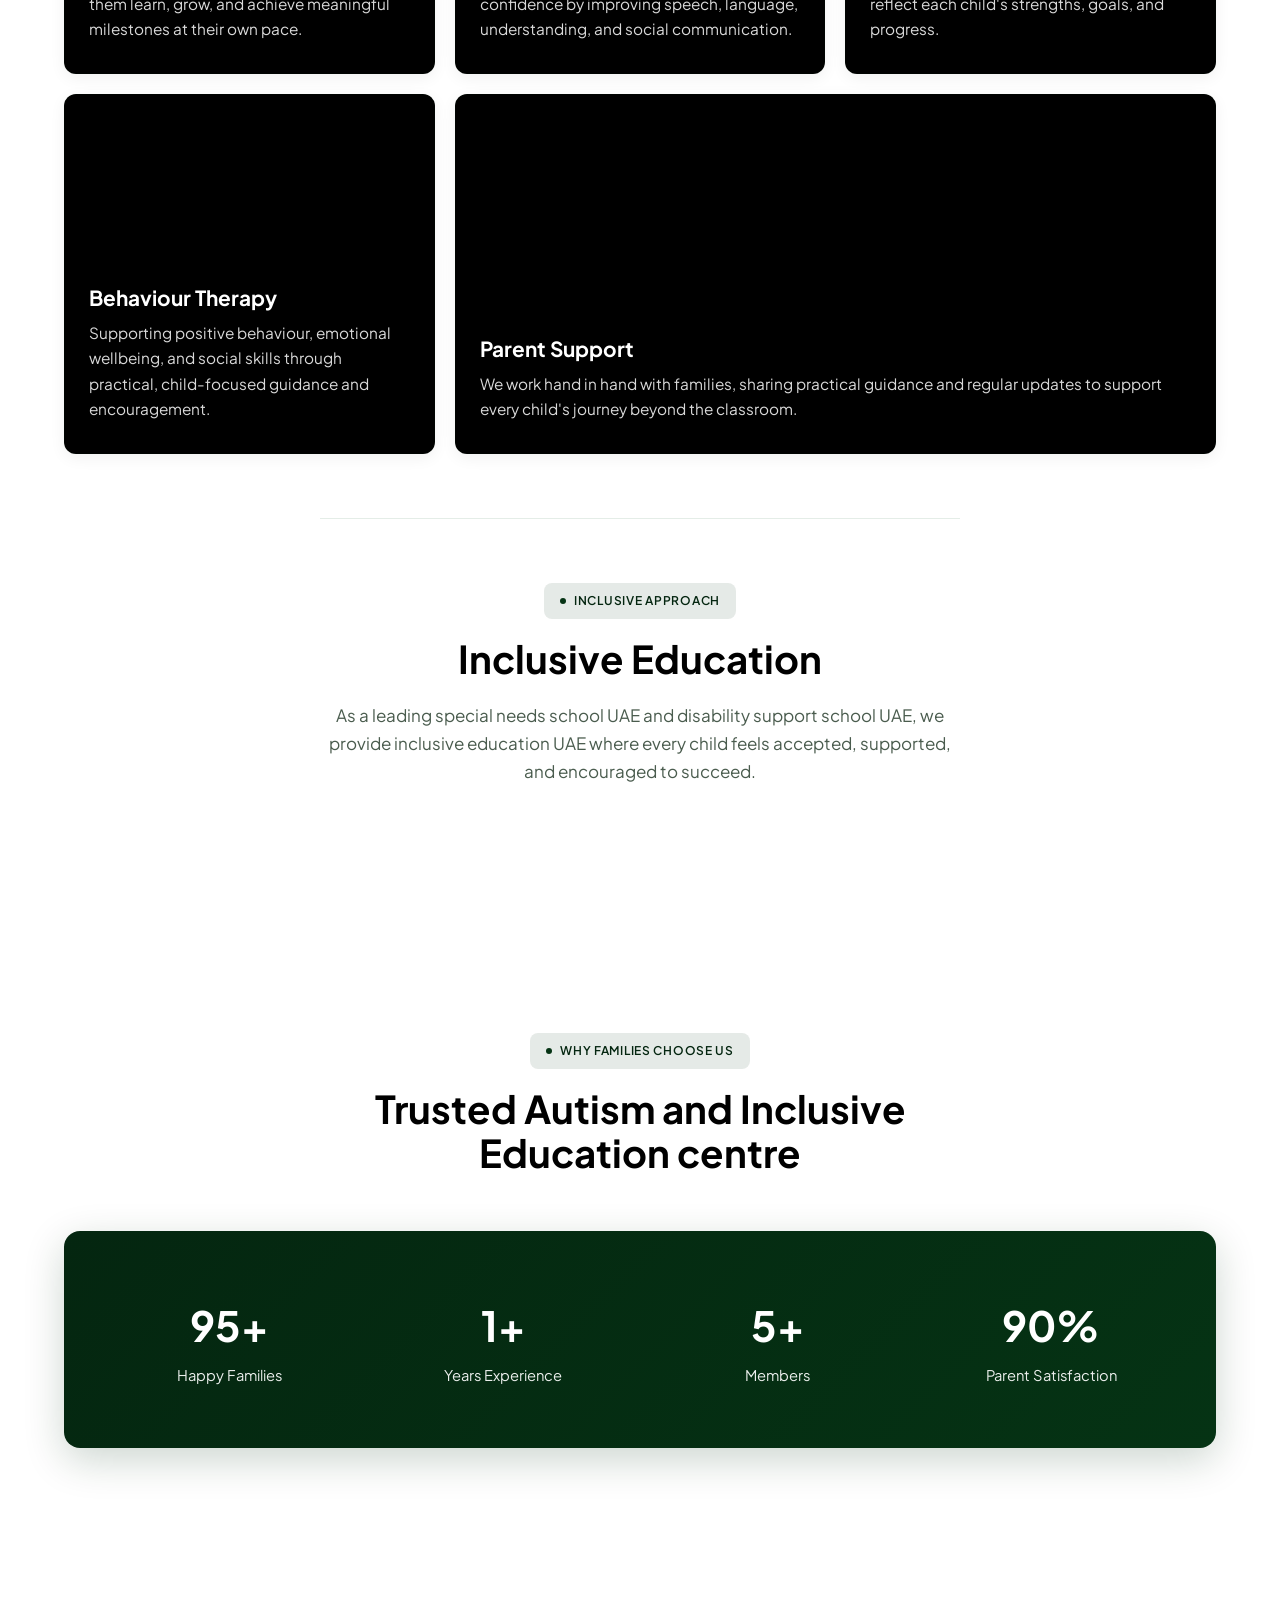
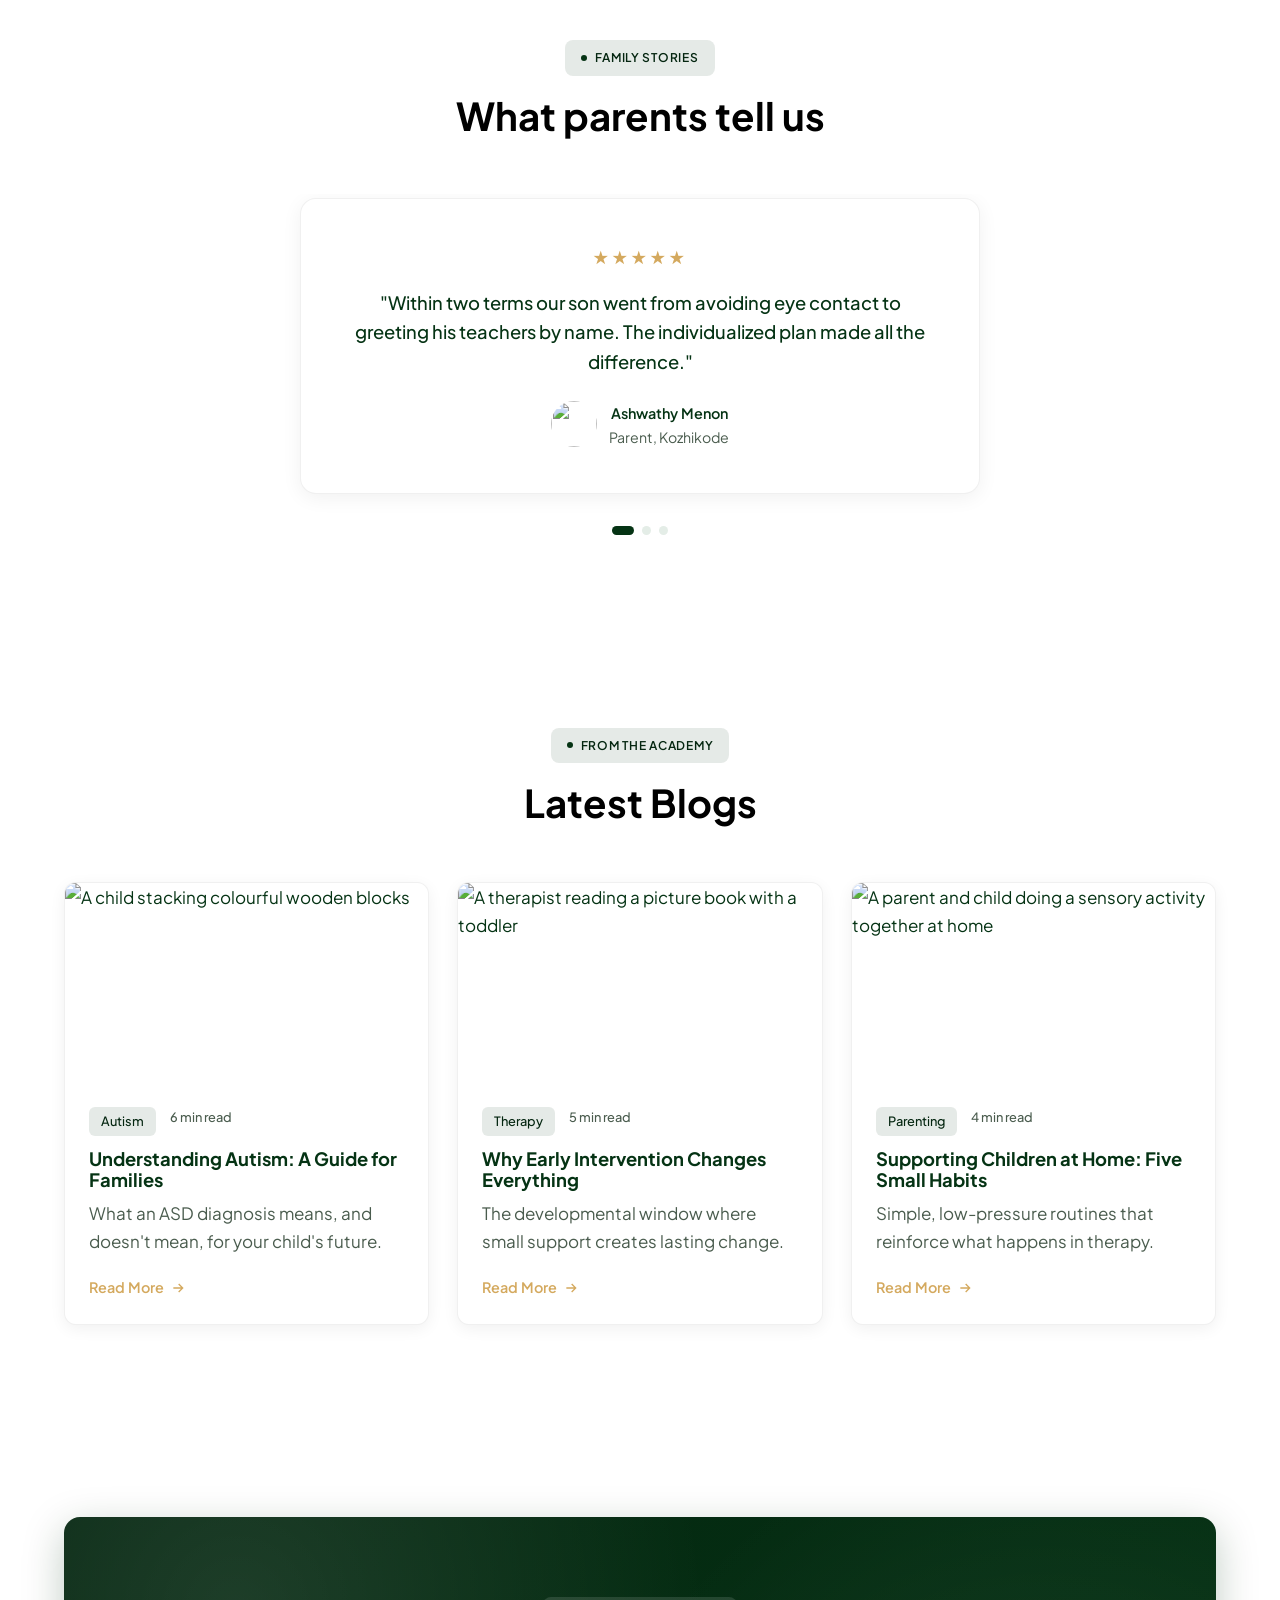
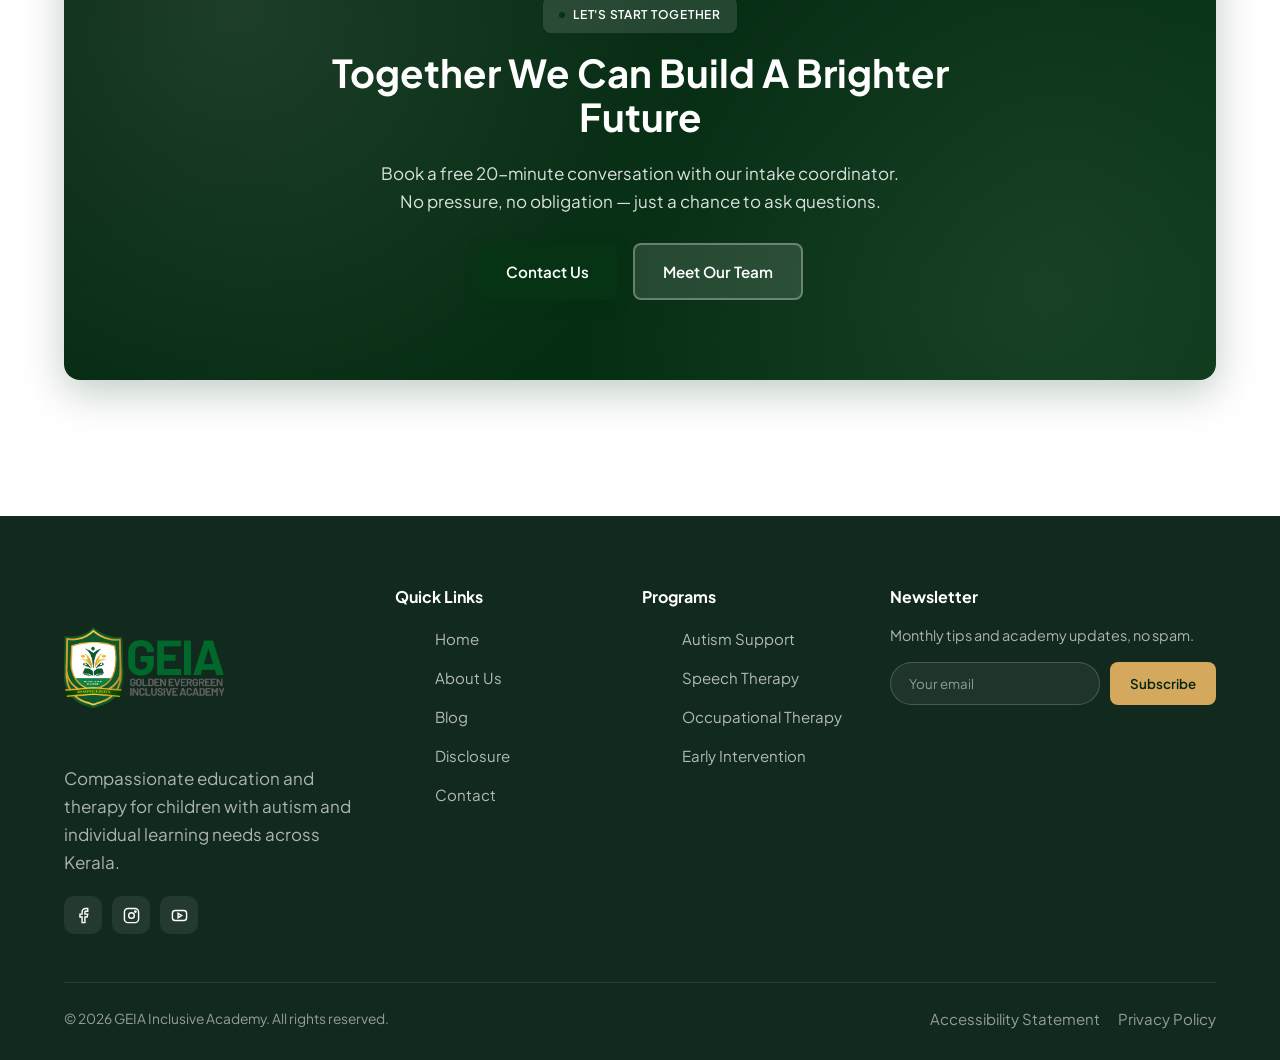
==== commit 397b3eb9: "3rd" ====
--- a/index.html
+++ b/index.html
@@ -103,58 +103,98 @@
         <h2>Our Programs</h2>
         <p class="lead">Eight connected programs, one individualized plan for your child.</p>
       </div>
-      <div class="grid-4">
-
-        <div class="service-card reveal">
-          <span class="service-icon tone-blue" aria-hidden="true"><svg viewBox="0 0 24 24" fill="none" stroke="currentColor" stroke-width="2" stroke-linecap="round" stroke-linejoin="round"><path d="M12 21s-7-4.35-9.5-9C.6 8 2.6 4 6.5 4c2 0 3.3 1 4.5 2.5C12.2 5 13.5 4 15.5 4 19.4 4 21.4 8 19.5 12 17 16.65 12 21 12 21z"/></svg></span>
-          <h3>Autism Support</h3>
-          <p>Supporting children with autism through personalized learning, structured routines, and therapy that encourages communication, confidence, and everyday independence.</p>
-        </div>
-
-        <div class="service-card reveal">
-          <span class="service-icon tone-green" aria-hidden="true"><svg viewBox="0 0 24 24" fill="none" stroke="currentColor" stroke-width="2" stroke-linecap="round" stroke-linejoin="round"><circle cx="12" cy="12" r="9"/><path d="M8 12l3 3 5-6"/></svg></span>
-          <h3>Early Intervention</h3>
-          <p>Early support for young children to strengthen learning, communication, behaviour, and social development during the most important years of growth.</p>
-        </div>
-
-        <div class="service-card reveal">
-          <span class="service-icon tone-coral" aria-hidden="true"><svg viewBox="0 0 24 24" fill="none" stroke="currentColor" stroke-width="2" stroke-linecap="round" stroke-linejoin="round"><path d="M12 3a9 9 0 0 0-9 9v4a2 2 0 0 0 2 2h1v-6H4a8 8 0 0 1 16 0h-2v6h1a2 2 0 0 0 2-2v-4a9 9 0 0 0-9-9z"/></svg></span>
-          <h3>Special Education</h3>
-          <p>Our special education UAE programs are tailored to each child's abilities, helping them learn, grow, and achieve meaningful milestones at their own pace.</p>
-        </div>
-
-        <div class="service-card reveal">
-          <span class="service-icon tone-gold" aria-hidden="true"><svg viewBox="0 0 24 24" fill="none" stroke="currentColor" stroke-width="2" stroke-linecap="round" stroke-linejoin="round"><path d="M6 12h12M6 12a2 2 0 1 1-4 0 2 2 0 0 1 4 0zm12 0a2 2 0 1 0 4 0 2 2 0 0 0-4 0zM6 12V4m12 8V4"/></svg></span>
-          <h3>Speech &amp; Language Therapy</h3>
-          <p>Helping children express themselves with confidence by improving speech, language, understanding, and social communication.</p>
-        </div>
-
-        <div class="service-card reveal">
-          <span class="service-icon tone-blue" aria-hidden="true"><svg viewBox="0 0 24 24" fill="none" stroke="currentColor" stroke-width="2" stroke-linecap="round" stroke-linejoin="round"><path d="M13 2L3 14h7l-1 8 10-12h-7l1-8z"/></svg></span>
-          <h3>Occupational Therapy</h3>
-          <p>Building motor skills, sensory awareness, coordination, and independence to make everyday activities easier and more enjoyable.</p>
-        </div>
-
-        <div class="service-card reveal">
-          <span class="service-icon tone-green" aria-hidden="true"><svg viewBox="0 0 24 24" fill="none" stroke="currentColor" stroke-width="2" stroke-linecap="round" stroke-linejoin="round"><rect x="3" y="4" width="18" height="16" rx="2"/><path d="M3 9h18M8 14h3"/></svg></span>
-          <h3>Behaviour Therapy</h3>
-          <p>Supporting positive behaviour, emotional wellbeing, and social skills through practical, child-focused guidance and encouragement.</p>
-        </div>
-
-        <div class="service-card reveal">
-          <span class="service-icon tone-coral" aria-hidden="true"><svg viewBox="0 0 24 24" fill="none" stroke="currentColor" stroke-width="2" stroke-linecap="round" stroke-linejoin="round"><path d="M17 21v-2a4 4 0 0 0-4-4H5a4 4 0 0 0-4 4v2"/><circle cx="9" cy="7" r="4"/><path d="M23 21v-2a4 4 0 0 0-3-3.87M16 3.13a4 4 0 0 1 0 7.75"/></svg></span>
-          <h3>Individual Learning Plans</h3>
-          <p>As a trusted school for Children with Special Needs UAE, we create learning plans that reflect each child's strengths, goals, and progress.</p>
-        </div>
-
-        <div class="service-card reveal">
-          <span class="service-icon tone-gold" aria-hidden="true"><svg viewBox="0 0 24 24" fill="none" stroke="currentColor" stroke-width="2" stroke-linecap="round" stroke-linejoin="round"><path d="M4 19.5A2.5 2.5 0 0 1 6.5 17H20"/><path d="M6.5 2H20v20H6.5A2.5 2.5 0 0 1 4 19.5v-15A2.5 2.5 0 0 1 6.5 2z"/></svg></span>
-          <h3>Parent Support</h3>
-          <p>We work hand in hand with families, sharing practical guidance and regular updates to support every child's journey beyond the classroom.</p>
-        </div>
-
-      </div>
-      <div class="section-head center" style="margin-top:2rem;">
+      <div class="programs-grid">
+
+        <div class="service-card service-card-video reveal">
+          <video autoplay muted loop playsinline preload="metadata" poster="images/autism-support.jpg">
+            <source src="videos/autism-support.mp4" type="video/mp4">
+          </video>
+          <div class="card-video-overlay"></div>
+          <div class="card-video-content">
+            <h3>Autism Support</h3>
+            <p>Supporting children with autism through personalized learning, structured routines, and therapy that encourages communication, confidence, and everyday independence.</p>
+          </div>
+        </div>
+
+        <div class="service-card service-card-video reveal">
+          <video autoplay muted loop playsinline preload="metadata" poster="images/early-intervention.jpg">
+            <source src="videos/early-intervention.mp4" type="video/mp4">
+          </video>
+          <div class="card-video-overlay"></div>
+          <div class="card-video-content">
+            <h3>Early Intervention</h3>
+            <p>Early support for young children to strengthen learning, communication, behaviour, and social development during the most important years of growth.</p>
+          </div>
+        </div>
+
+        <div class="service-card service-card-video reveal">
+          <video autoplay muted loop playsinline preload="metadata" poster="images/special-education.jpg">
+            <source src="videos/special-education.mp4" type="video/mp4">
+          </video>
+          <div class="card-video-overlay"></div>
+          <div class="card-video-content">
+            <h3>Special Education</h3>
+            <p>Our special education UAE programs are tailored to each child's abilities, helping them learn, grow, and achieve meaningful milestones at their own pace.</p>
+          </div>
+        </div>
+
+        <div class="service-card service-card-video reveal">
+          <video autoplay muted loop playsinline preload="metadata" poster="images/speech-therapy.jpg">
+            <source src="videos/speech-therapy.mp4" type="video/mp4">
+          </video>
+          <div class="card-video-overlay"></div>
+          <div class="card-video-content">
+            <h3>Speech &amp; Language Therapy</h3>
+            <p>Helping children express themselves with confidence by improving speech, language, understanding, and social communication.</p>
+          </div>
+        </div>
+
+        <div class="service-card service-card-video reveal">
+          <video autoplay muted loop playsinline preload="metadata" poster="images/occupational-therapy.jpg">
+            <source src="videos/occupational-therapy.mp4" type="video/mp4">
+          </video>
+          <div class="card-video-overlay"></div>
+          <div class="card-video-content">
+            <h3>Occupational Therapy</h3>
+            <p>Building motor skills, sensory awareness, coordination, and independence to make everyday activities easier and more enjoyable.</p>
+          </div>
+        </div>
+
+        <div class="service-card service-card-video reveal">
+          <video autoplay muted loop playsinline preload="metadata" poster="images/behaviour-therapy.jpg">
+            <source src="videos/behaviour-therapy.mp4" type="video/mp4">
+          </video>
+          <div class="card-video-overlay"></div>
+          <div class="card-video-content">
+            <h3>Behaviour Therapy</h3>
+            <p>Supporting positive behaviour, emotional wellbeing, and social skills through practical, child-focused guidance and encouragement.</p>
+          </div>
+        </div>
+
+        <div class="service-card service-card-video reveal">
+          <video autoplay muted loop playsinline preload="metadata" poster="images/learning-plans.jpg">
+            <source src="videos/learning-plans.mp4" type="video/mp4">
+          </video>
+          <div class="card-video-overlay"></div>
+          <div class="card-video-content">
+            <h3>Individual Learning Plans</h3>
+            <p>As a trusted school for Children with Special Needs UAE, we create learning plans that reflect each child's strengths, goals, and progress.</p>
+          </div>
+        </div>
+
+        <div class="service-card service-card-video reveal">
+          <video autoplay muted loop playsinline preload="metadata" poster="images/parent-support.jpg">
+            <source src="videos/parent-support.mp4" type="video/mp4">
+          </video>
+          <div class="card-video-overlay"></div>
+          <div class="card-video-content">
+            <h3>Parent Support</h3>
+            <p>We work hand in hand with families, sharing practical guidance and regular updates to support every child's journey beyond the classroom.</p>
+          </div>
+        </div>
+
+      </div>
+      <div class="section-head center" style="margin-top:4rem; padding-top:4rem; border-top:1px solid var(--line);">
         <span class="eyebrow">Inclusive Approach</span>
         <h2>Inclusive Education</h2>
         <p>As a leading special needs school UAE and disability support school UAE, we provide inclusive education UAE where every child feels accepted, supported, and encouraged to succeed.</p>
--- a/style.css
+++ b/style.css
@@ -61,7 +61,7 @@
   margin: 0;
   font-family: var(--font-body);
   color: var(--ink);
-  background: var(--bg);
+  background: transparent;
   font-size: 17px;
   line-height: 1.65;
   -webkit-font-smoothing: antialiased;
@@ -185,7 +185,7 @@
   position: sticky;
   top: 0;
   z-index: 200;
-  background: rgba(255,255,255,0.95);
+  background: rgba(255,255,255,0.3);
   backdrop-filter: blur(20px);
   -webkit-backdrop-filter: blur(20px);
   box-shadow: 0 2px 20px rgba(0,0,0,0.04);
@@ -227,11 +227,11 @@
 }
 .nav-links a {
   font-family: var(--font-head);
-  font-weight: 600;
+  font-weight: 700;
   font-size: 0.95rem;
   padding: 12px 35px;
   border-radius: 8px;
-  color: var(--ink-soft);
+  color: #000000;
   transition: background 0.2s, color 0.2s;
   position: relative;
 }
@@ -385,6 +385,70 @@
 .card-link { font-family: var(--font-head); font-weight: 600; font-size: 0.9rem; color: var(--accent); display: inline-flex; align-items: center; gap: 6px; }
 .card-link svg { width: 16px; height: 16px; transition: transform 0.2s; }
 .service-card:hover .card-link svg { transform: translateX(4px); }
+
+/* ---------- Card background video ---------- */
+.service-card-video {
+  position: relative;
+  overflow: hidden;
+  border-radius: 12px;
+  min-height: 360px;
+  display: flex;
+  align-items: flex-end;
+  padding: 0 !important;
+  background: #000;
+}
+.service-card-video video {
+  position: absolute;
+  inset: 0;
+  width: 100%;
+  height: 100%;
+  object-fit: cover;
+  z-index: 0;
+}
+.card-video-overlay {
+  position: absolute;
+  inset: 0;
+  background: linear-gradient(to top, rgba(0,0,0,0.85) 0%, rgba(0,0,0,0.3) 50%, rgba(0,0,0,0.1) 100%);
+  z-index: 1;
+}
+.card-video-content {
+  position: relative;
+  z-index: 2;
+  padding: 32px 24px;
+  color: #fff;
+}
+.card-video-content h3 { color: #fff; margin-bottom: 10px; }
+.card-video-content p { color: rgba(255,255,255,0.85); margin-bottom: 0; font-size: 0.96rem; }
+.card-video-content .service-icon { margin-bottom: 14px; }
+.service-card-video:hover video { transform: scale(1.05); transition: transform 0.6s ease; }
+
+/* ---------- Programs model grid ---------- */
+.programs-grid {
+  display: grid;
+  grid-template-columns: repeat(3, 1fr);
+  grid-auto-rows: 360px;
+  gap: 20px;
+}
+.programs-grid .service-card-video:nth-child(1) { grid-column: 1 / 3; grid-row: 1 / 2; }
+.programs-grid .service-card-video:nth-child(2) { grid-column: 1 / 2; grid-row: 2 / 3; }
+.programs-grid .service-card-video:nth-child(3) { grid-column: 1 / 2; grid-row: 3 / 4; }
+.programs-grid .service-card-video:nth-child(4) { grid-column: 2 / 3; grid-row: 2 / 4; }
+.programs-grid .service-card-video:nth-child(5) { grid-column: 3 / 4; grid-row: 1 / 3; }
+.programs-grid .service-card-video:nth-child(6) { grid-column: 1 / 2; grid-row: 4 / 5; }
+.programs-grid .service-card-video:nth-child(7) { grid-column: 3 / 4; grid-row: 3 / 4; }
+.programs-grid .service-card-video:nth-child(8) { grid-column: 2 / 4; grid-row: 4 / 5; }
+
+/* ---------- Static cards (no video) ---------- */
+.service-card-static {
+  display: flex;
+  flex-direction: column;
+  justify-content: center;
+  padding: 32px 24px;
+}
+.service-card-static .service-icon { margin-bottom: 18px; width: 58px; height: 58px; }
+.service-card-static .service-icon svg { width: 28px; height: 28px; }
+.service-card-static h3 { margin-bottom: 10px; color: var(--ink); }
+.service-card-static p { font-size: 0.96rem; margin-bottom: 0; }
 
 /* palette rotation for icons */
 .tone-blue { background: rgba(5,51,20,0.12); color: var(--primary); }
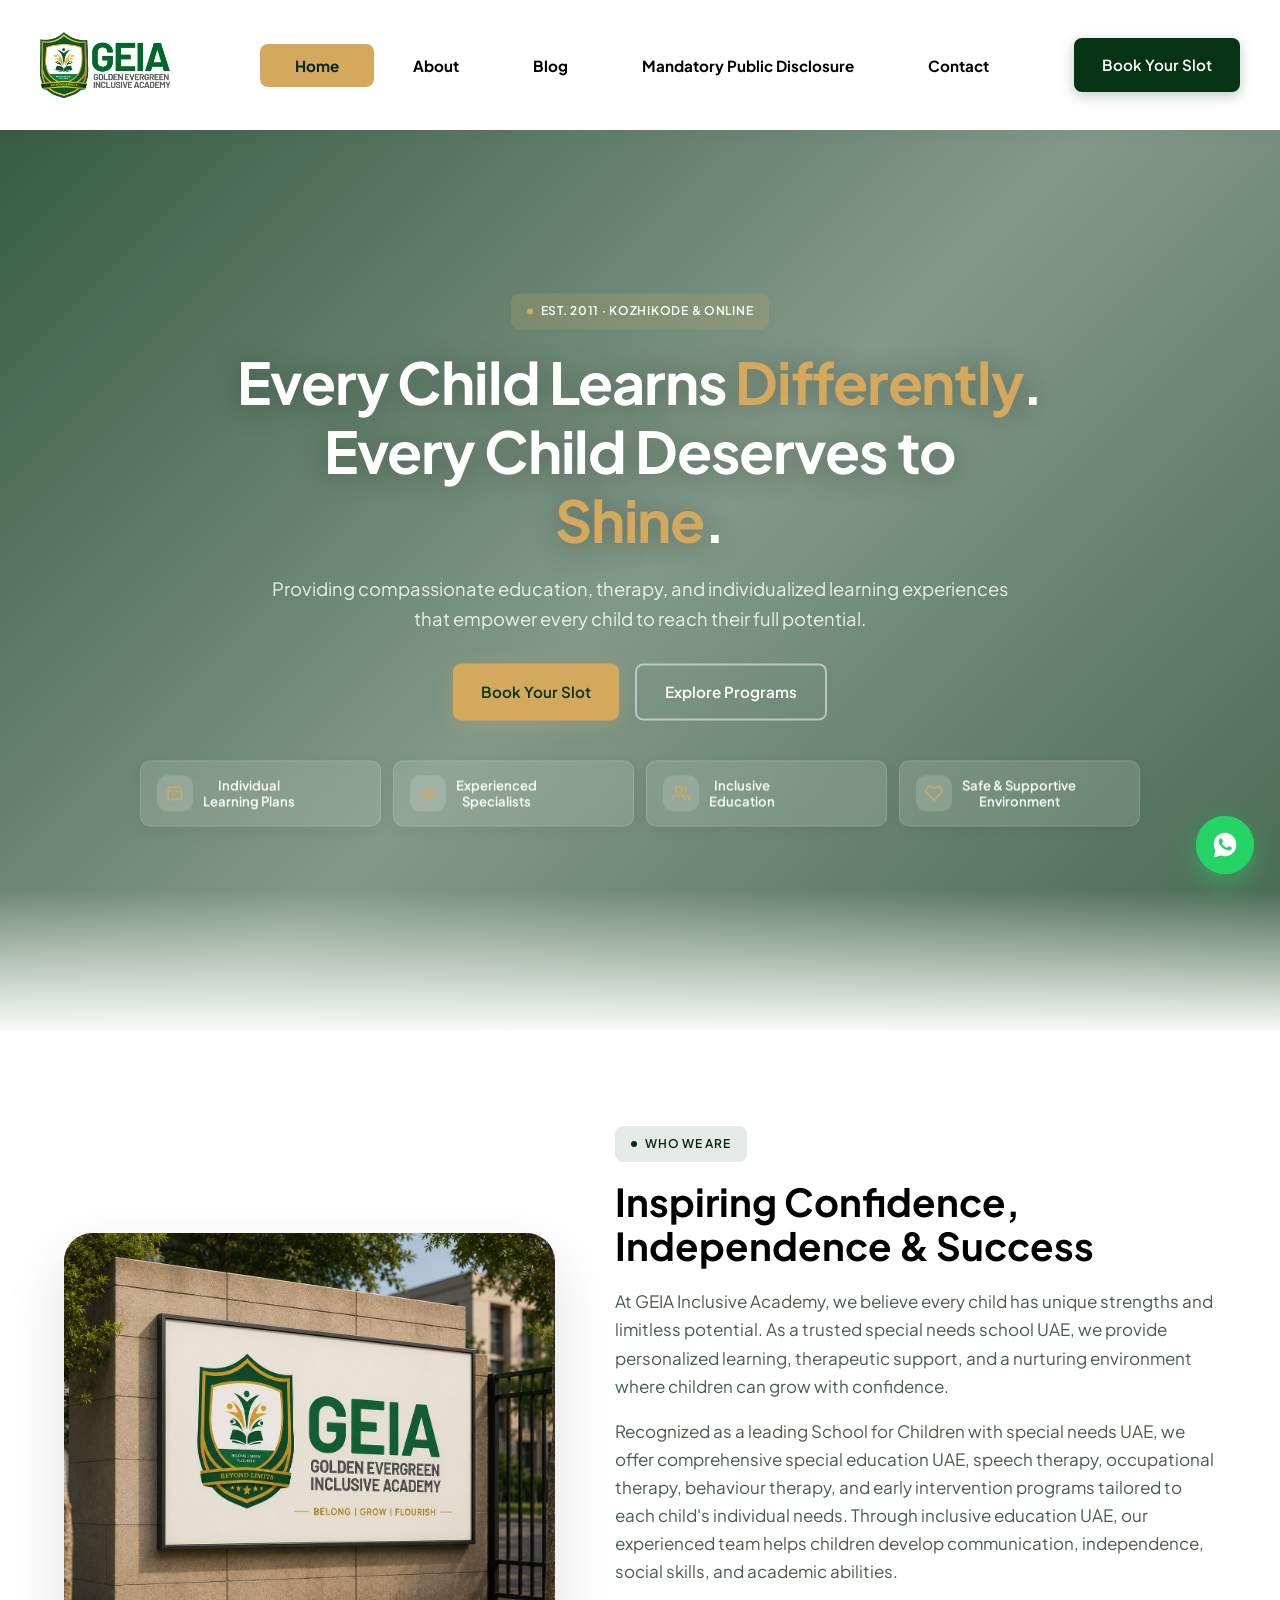
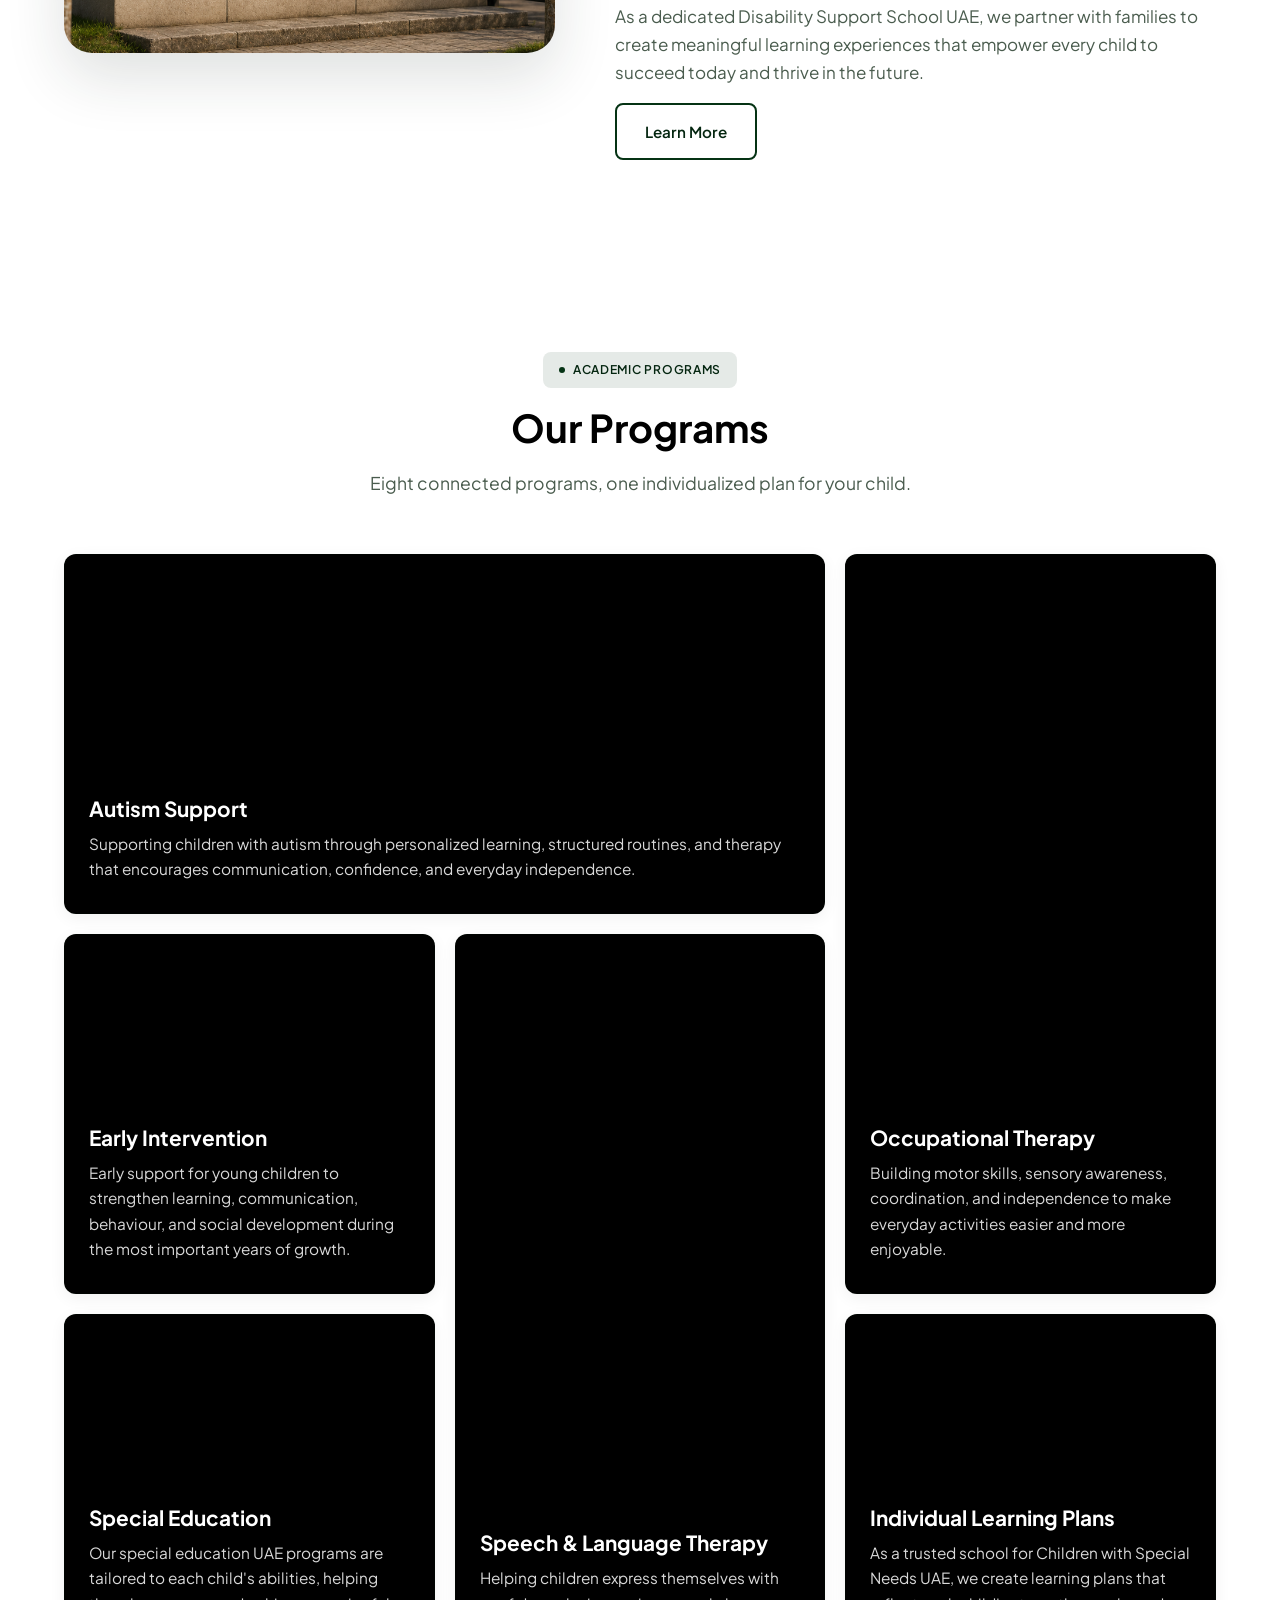
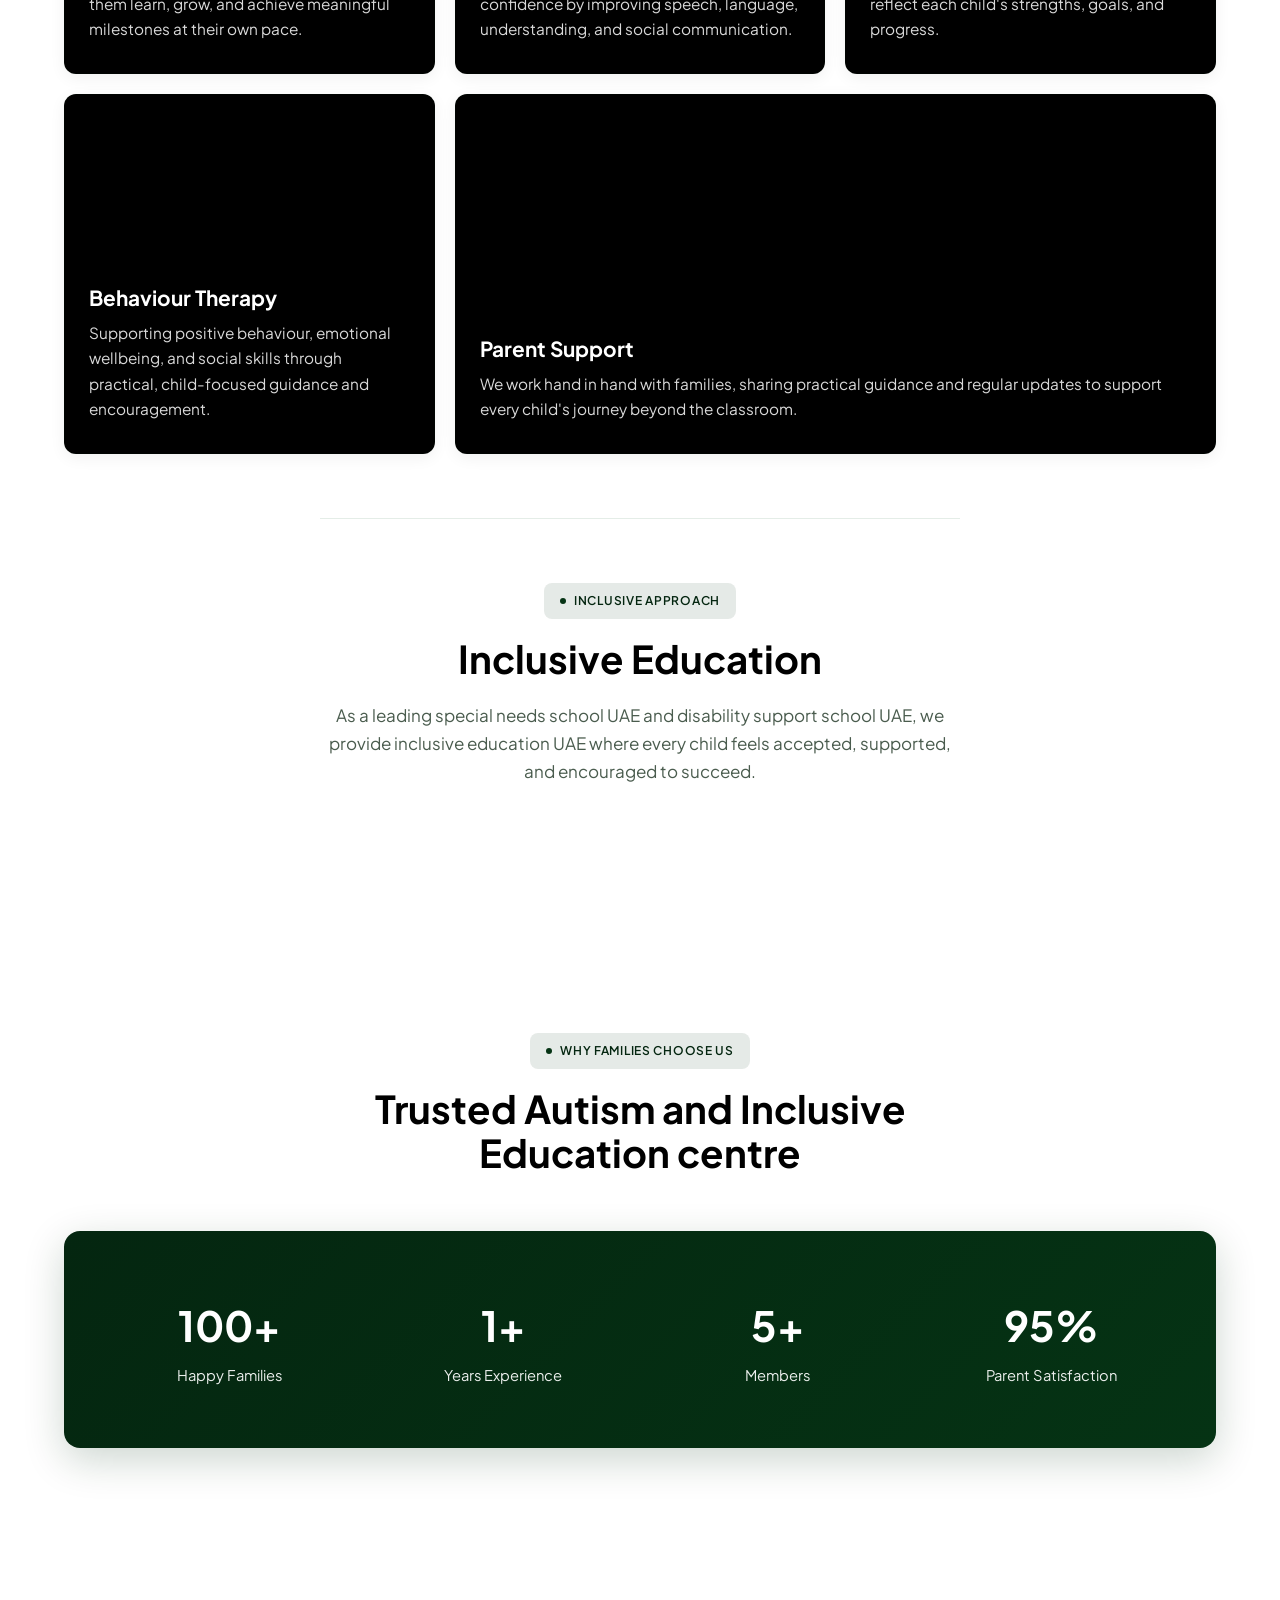
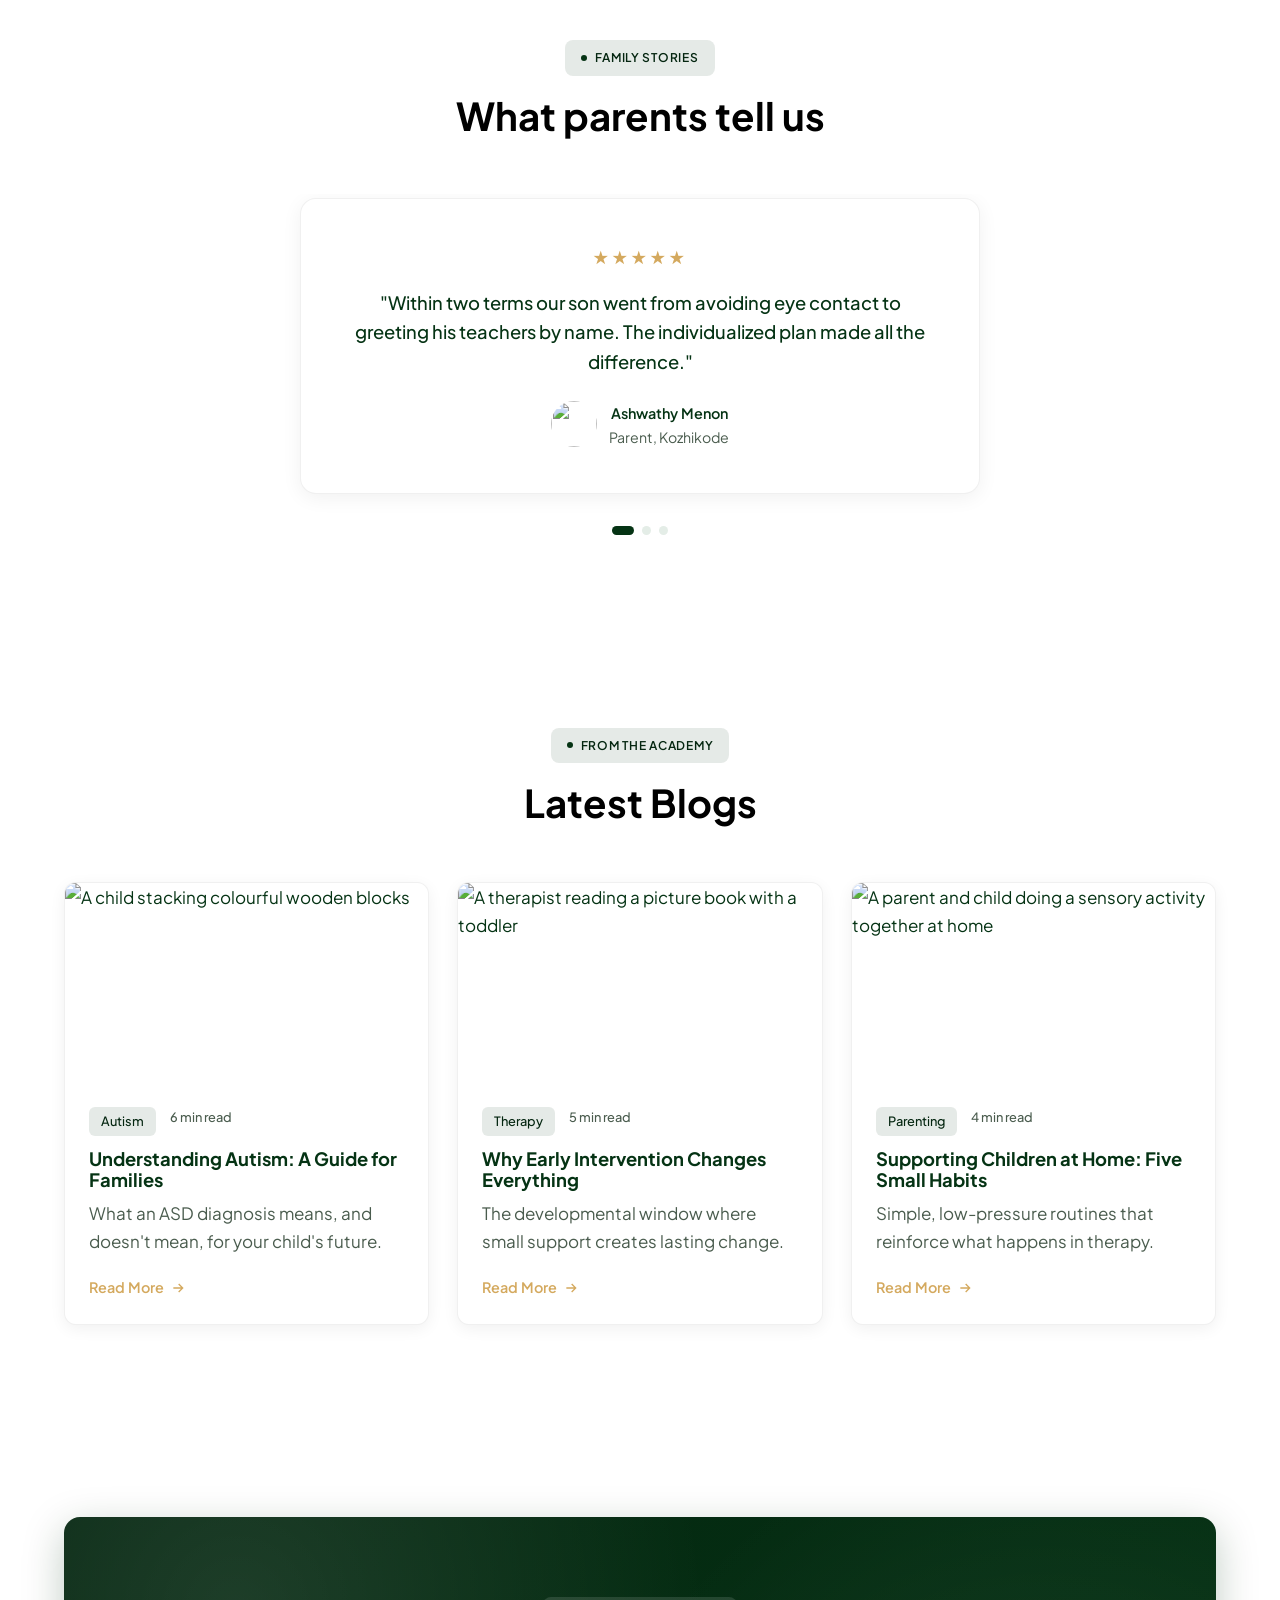
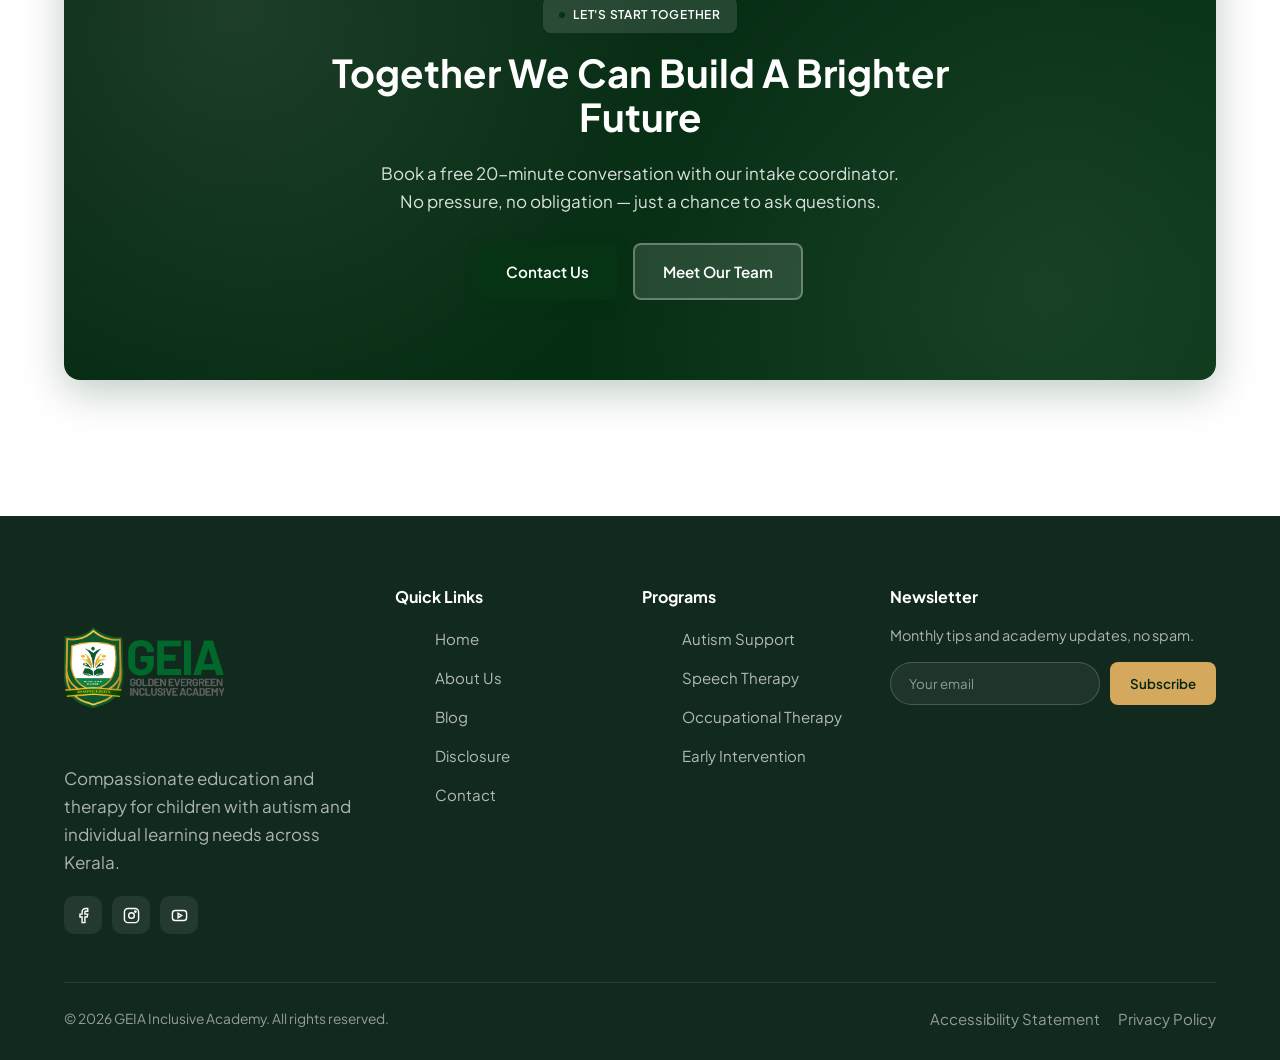
==== commit ce2f8d62: "4rd" ====
--- a/index.html
+++ b/index.html
@@ -107,7 +107,7 @@
 
         <div class="service-card service-card-video reveal">
           <video autoplay muted loop playsinline preload="metadata" poster="images/autism-support.jpg">
-            <source src="videos/autism-support.mp4" type="video/mp4">
+            <source src="videos/1.mp4" type="video/mp4">
           </video>
           <div class="card-video-overlay"></div>
           <div class="card-video-content">
@@ -118,7 +118,7 @@
 
         <div class="service-card service-card-video reveal">
           <video autoplay muted loop playsinline preload="metadata" poster="images/early-intervention.jpg">
-            <source src="videos/early-intervention.mp4" type="video/mp4">
+            <source src="videos/5.mp4" type="video/mp4">
           </video>
           <div class="card-video-overlay"></div>
           <div class="card-video-content">
@@ -129,7 +129,7 @@
 
         <div class="service-card service-card-video reveal">
           <video autoplay muted loop playsinline preload="metadata" poster="images/special-education.jpg">
-            <source src="videos/special-education.mp4" type="video/mp4">
+            <source src="videos/3.mp4" type="video/mp4">
           </video>
           <div class="card-video-overlay"></div>
           <div class="card-video-content">
@@ -140,7 +140,7 @@
 
         <div class="service-card service-card-video reveal">
           <video autoplay muted loop playsinline preload="metadata" poster="images/speech-therapy.jpg">
-            <source src="videos/speech-therapy.mp4" type="video/mp4">
+            <source src="videos/4.mp4" type="video/mp4">
           </video>
           <div class="card-video-overlay"></div>
           <div class="card-video-content">
@@ -151,7 +151,7 @@
 
         <div class="service-card service-card-video reveal">
           <video autoplay muted loop playsinline preload="metadata" poster="images/occupational-therapy.jpg">
-            <source src="videos/occupational-therapy.mp4" type="video/mp4">
+            <source src="videos/2.mp4" type="video/mp4">
           </video>
           <div class="card-video-overlay"></div>
           <div class="card-video-content">
@@ -162,7 +162,7 @@
 
         <div class="service-card service-card-video reveal">
           <video autoplay muted loop playsinline preload="metadata" poster="images/behaviour-therapy.jpg">
-            <source src="videos/behaviour-therapy.mp4" type="video/mp4">
+            <source src="videos/8.mp4" type="video/mp4">
           </video>
           <div class="card-video-overlay"></div>
           <div class="card-video-content">
@@ -173,7 +173,7 @@
 
         <div class="service-card service-card-video reveal">
           <video autoplay muted loop playsinline preload="metadata" poster="images/learning-plans.jpg">
-            <source src="videos/learning-plans.mp4" type="video/mp4">
+            <source src="videos/6.mp4" type="video/mp4">
           </video>
           <div class="card-video-overlay"></div>
           <div class="card-video-content">
@@ -184,7 +184,7 @@
 
         <div class="service-card service-card-video reveal">
           <video autoplay muted loop playsinline preload="metadata" poster="images/parent-support.jpg">
-            <source src="videos/parent-support.mp4" type="video/mp4">
+            <source src="videos/7.mp4" type="video/mp4">
           </video>
           <div class="card-video-overlay"></div>
           <div class="card-video-content">
